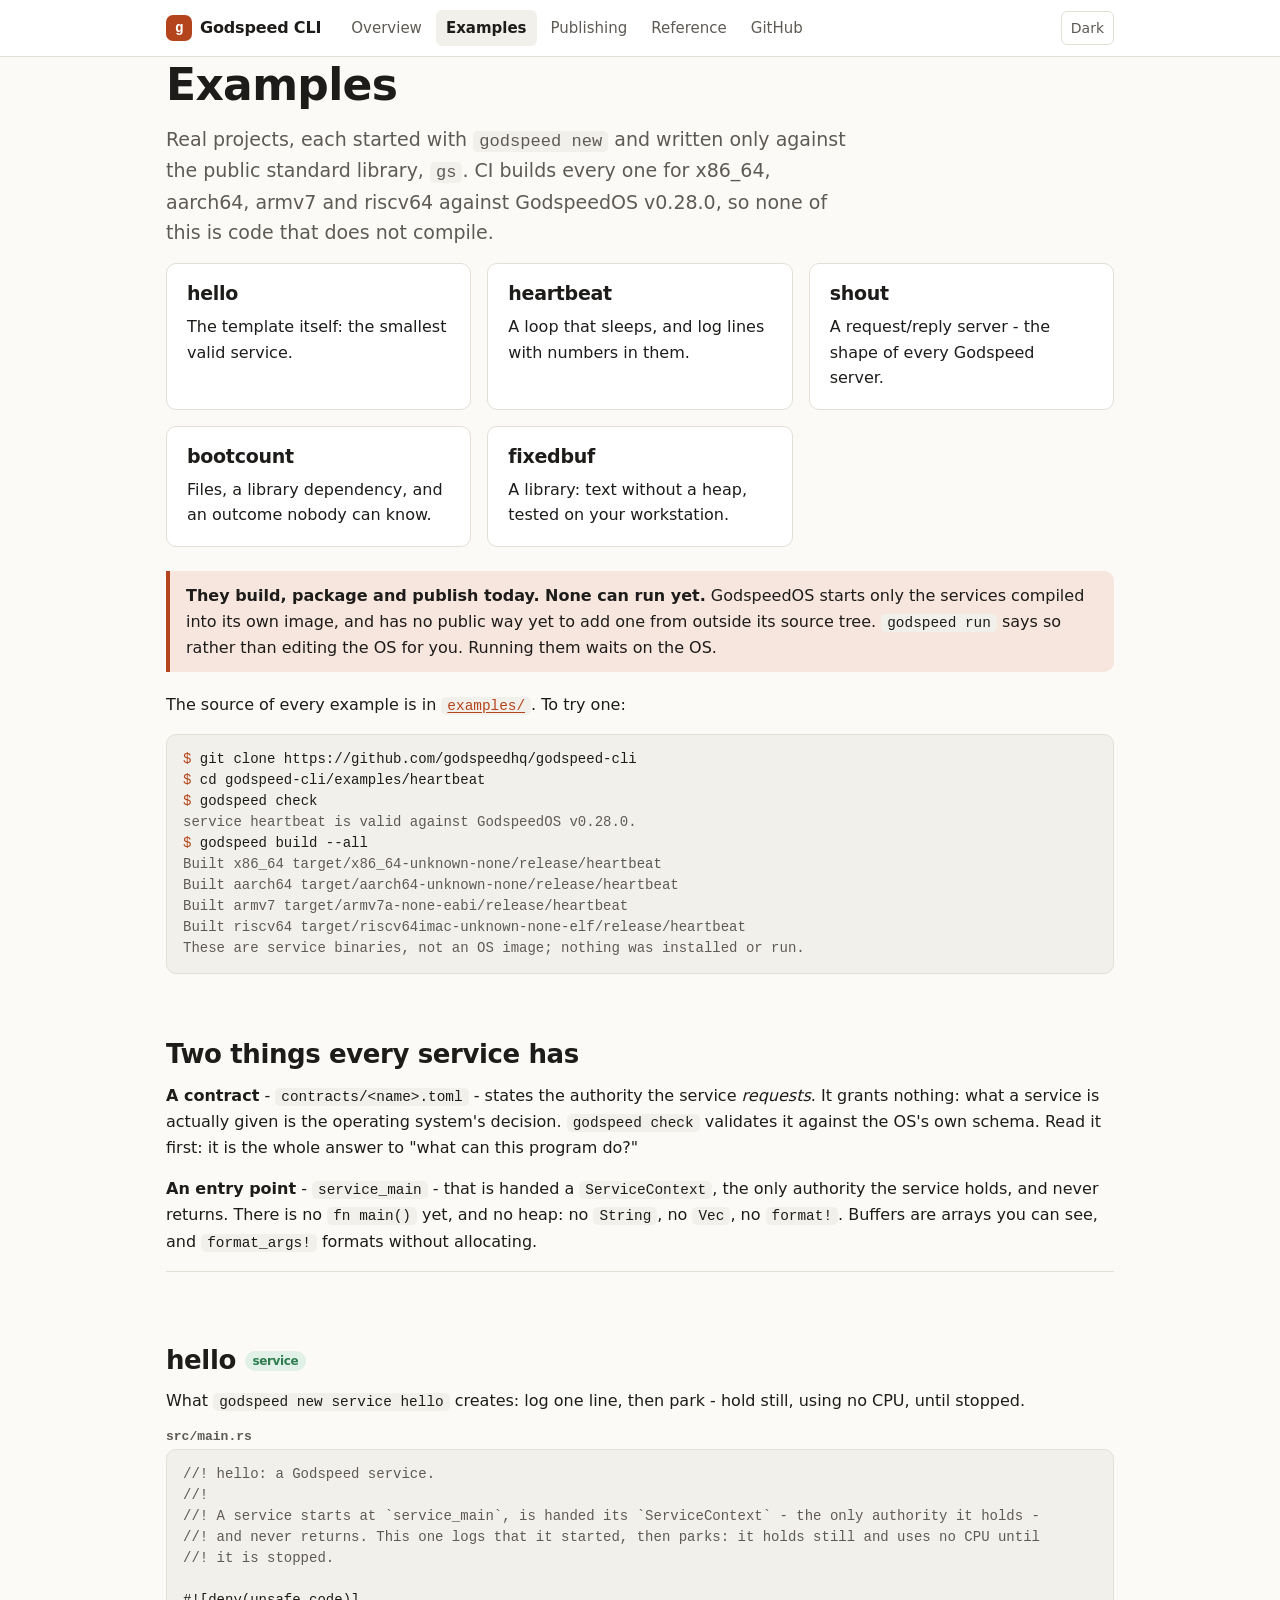
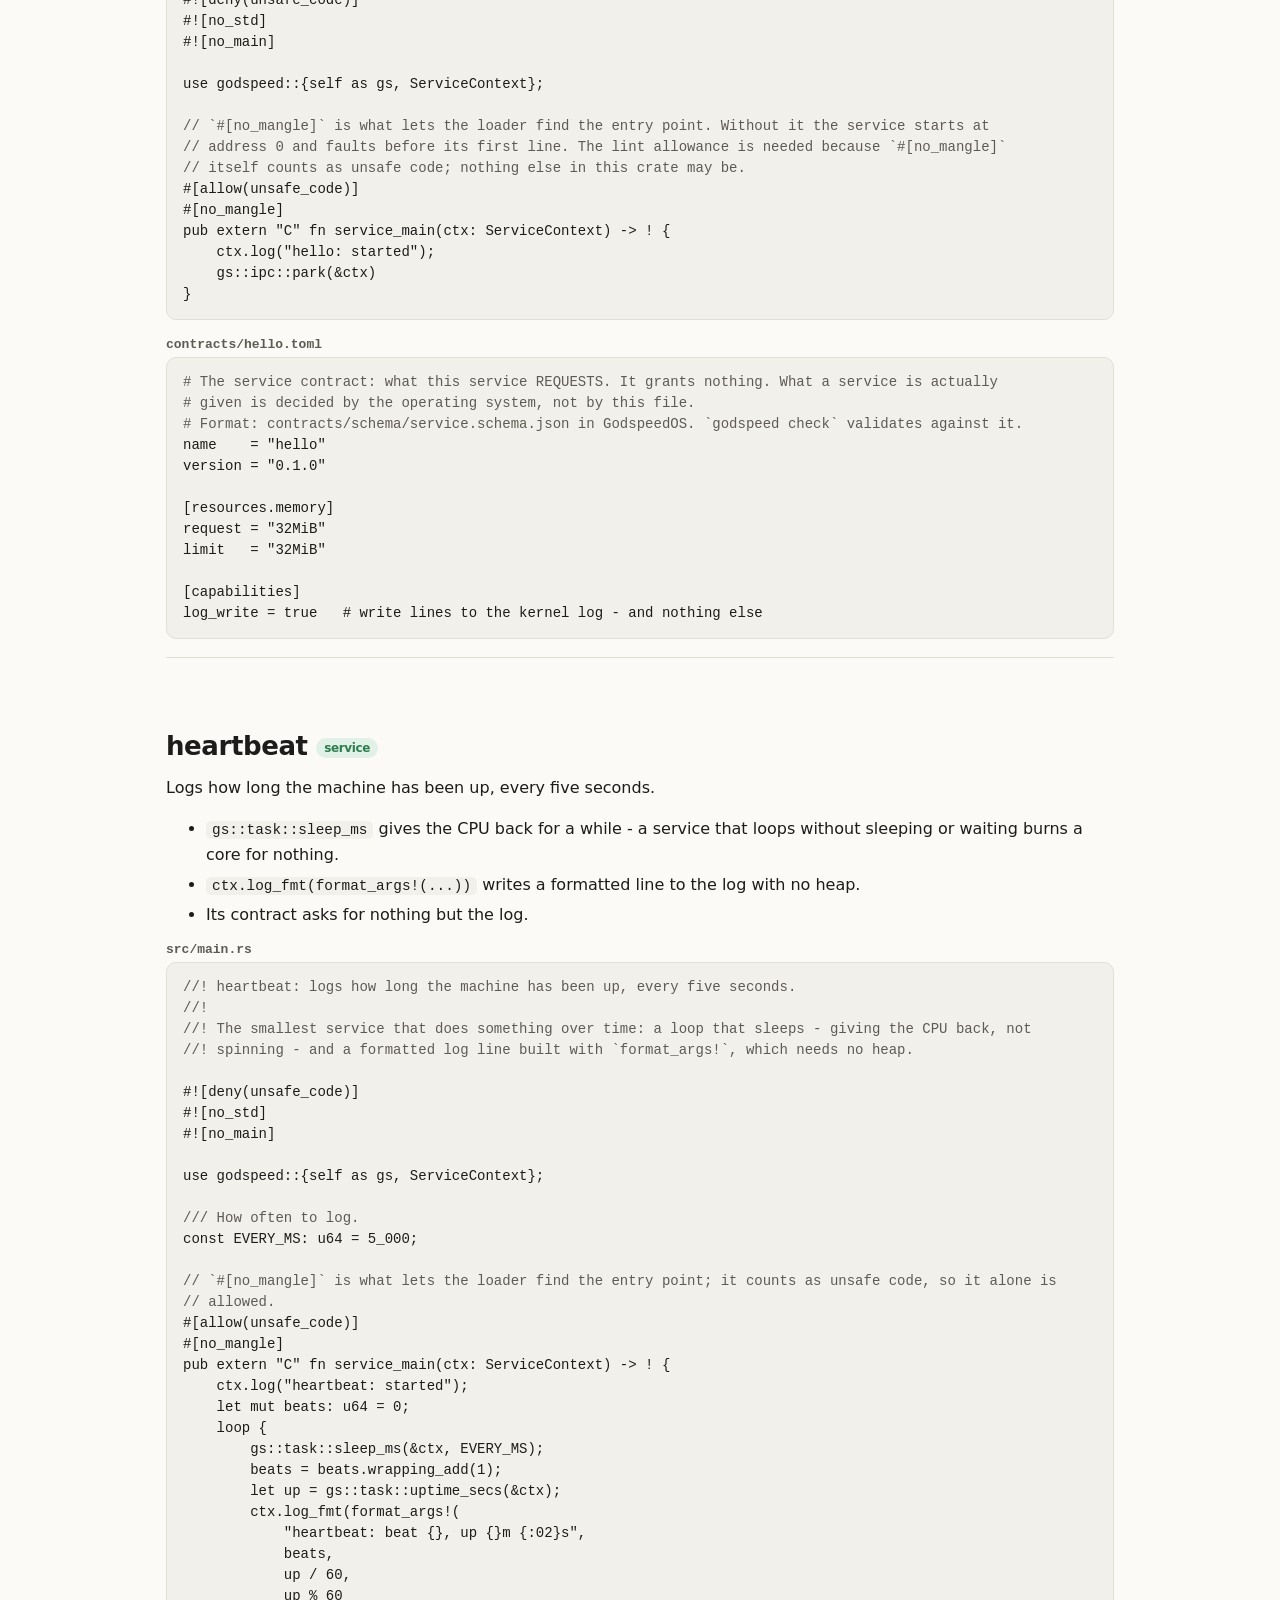
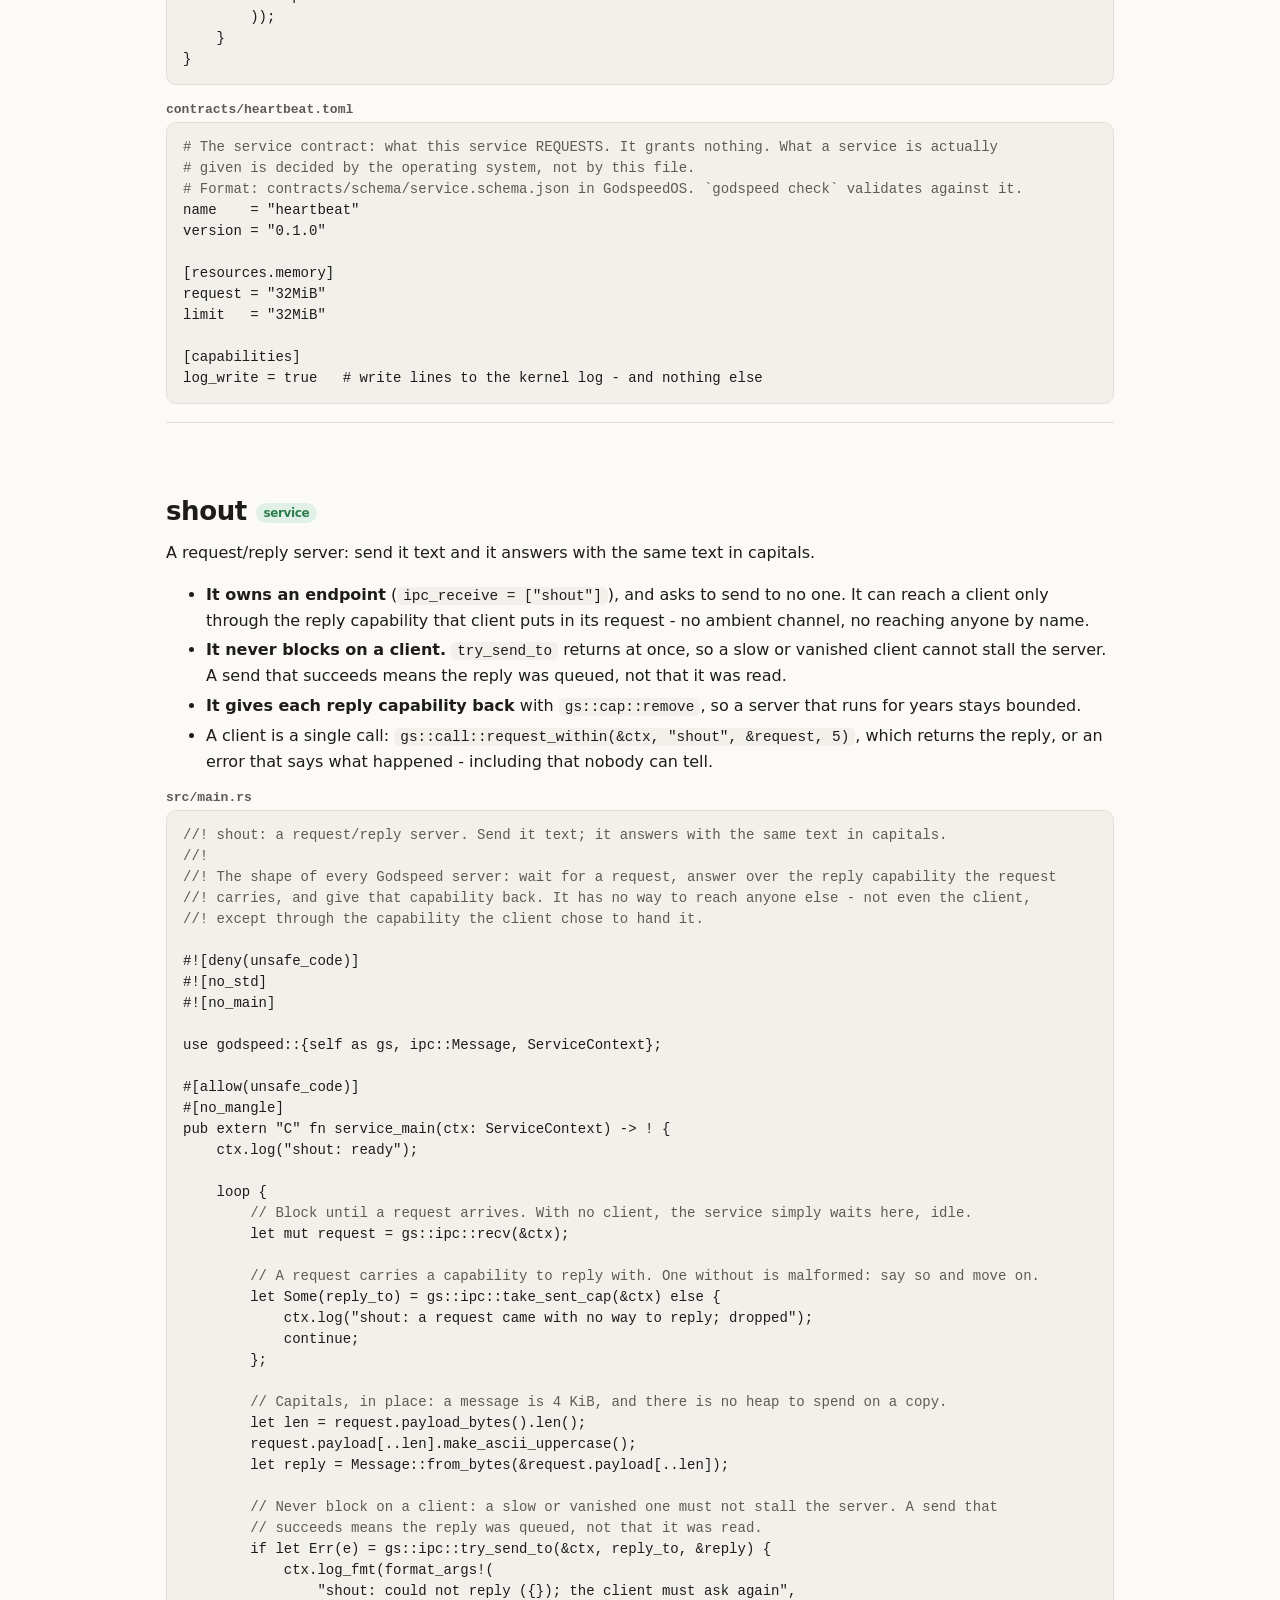
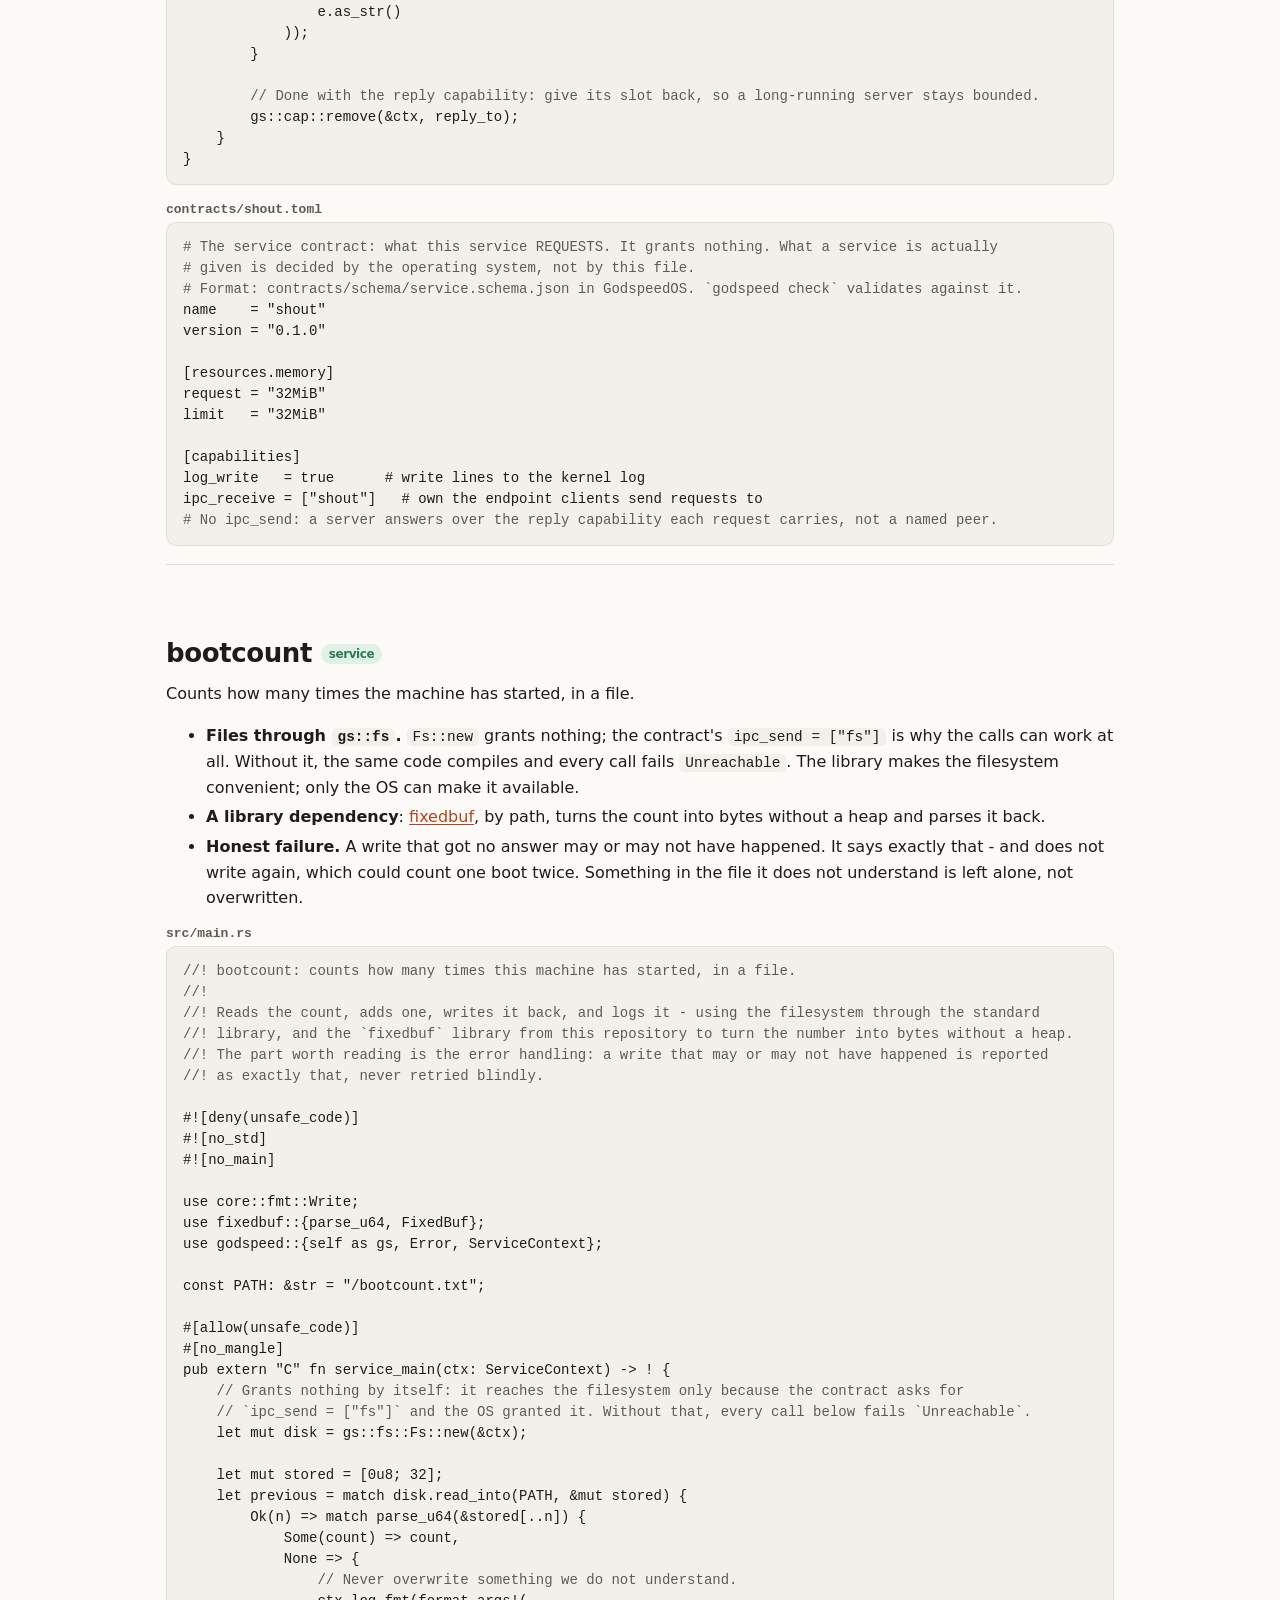
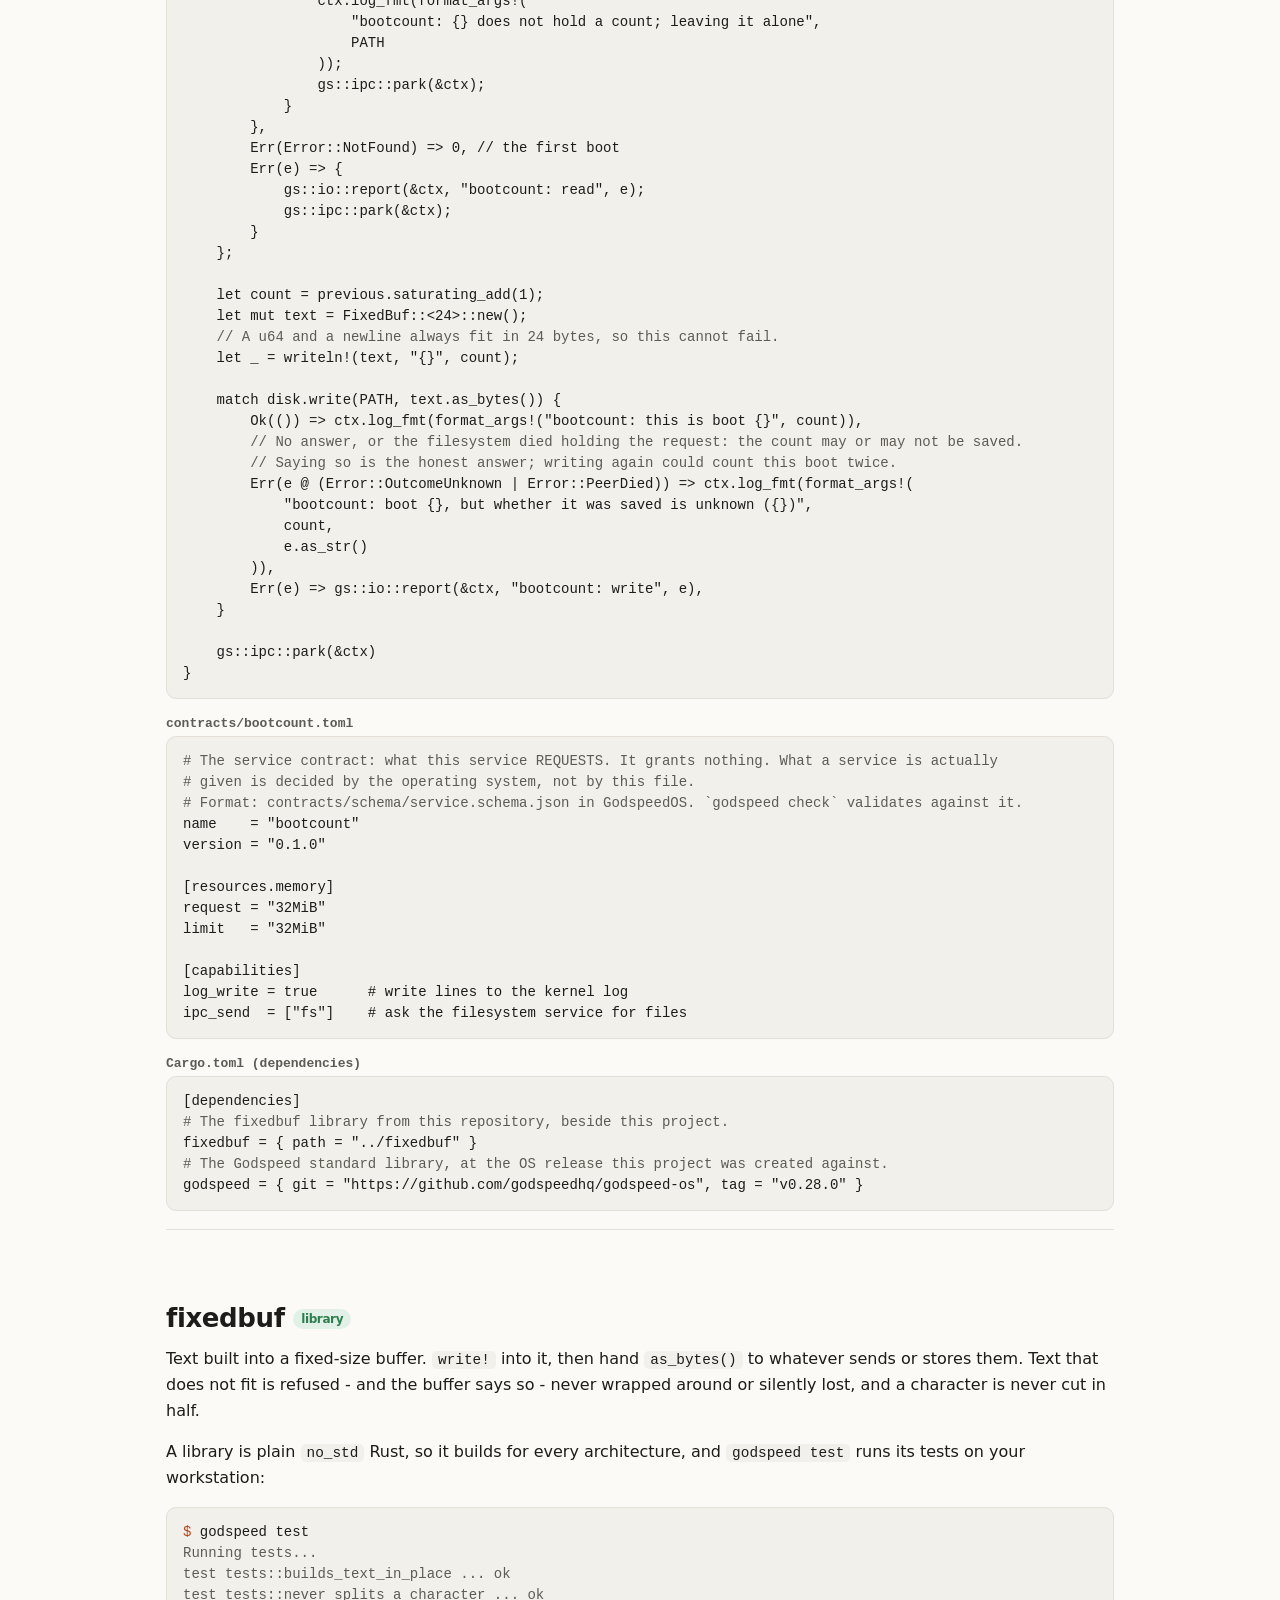
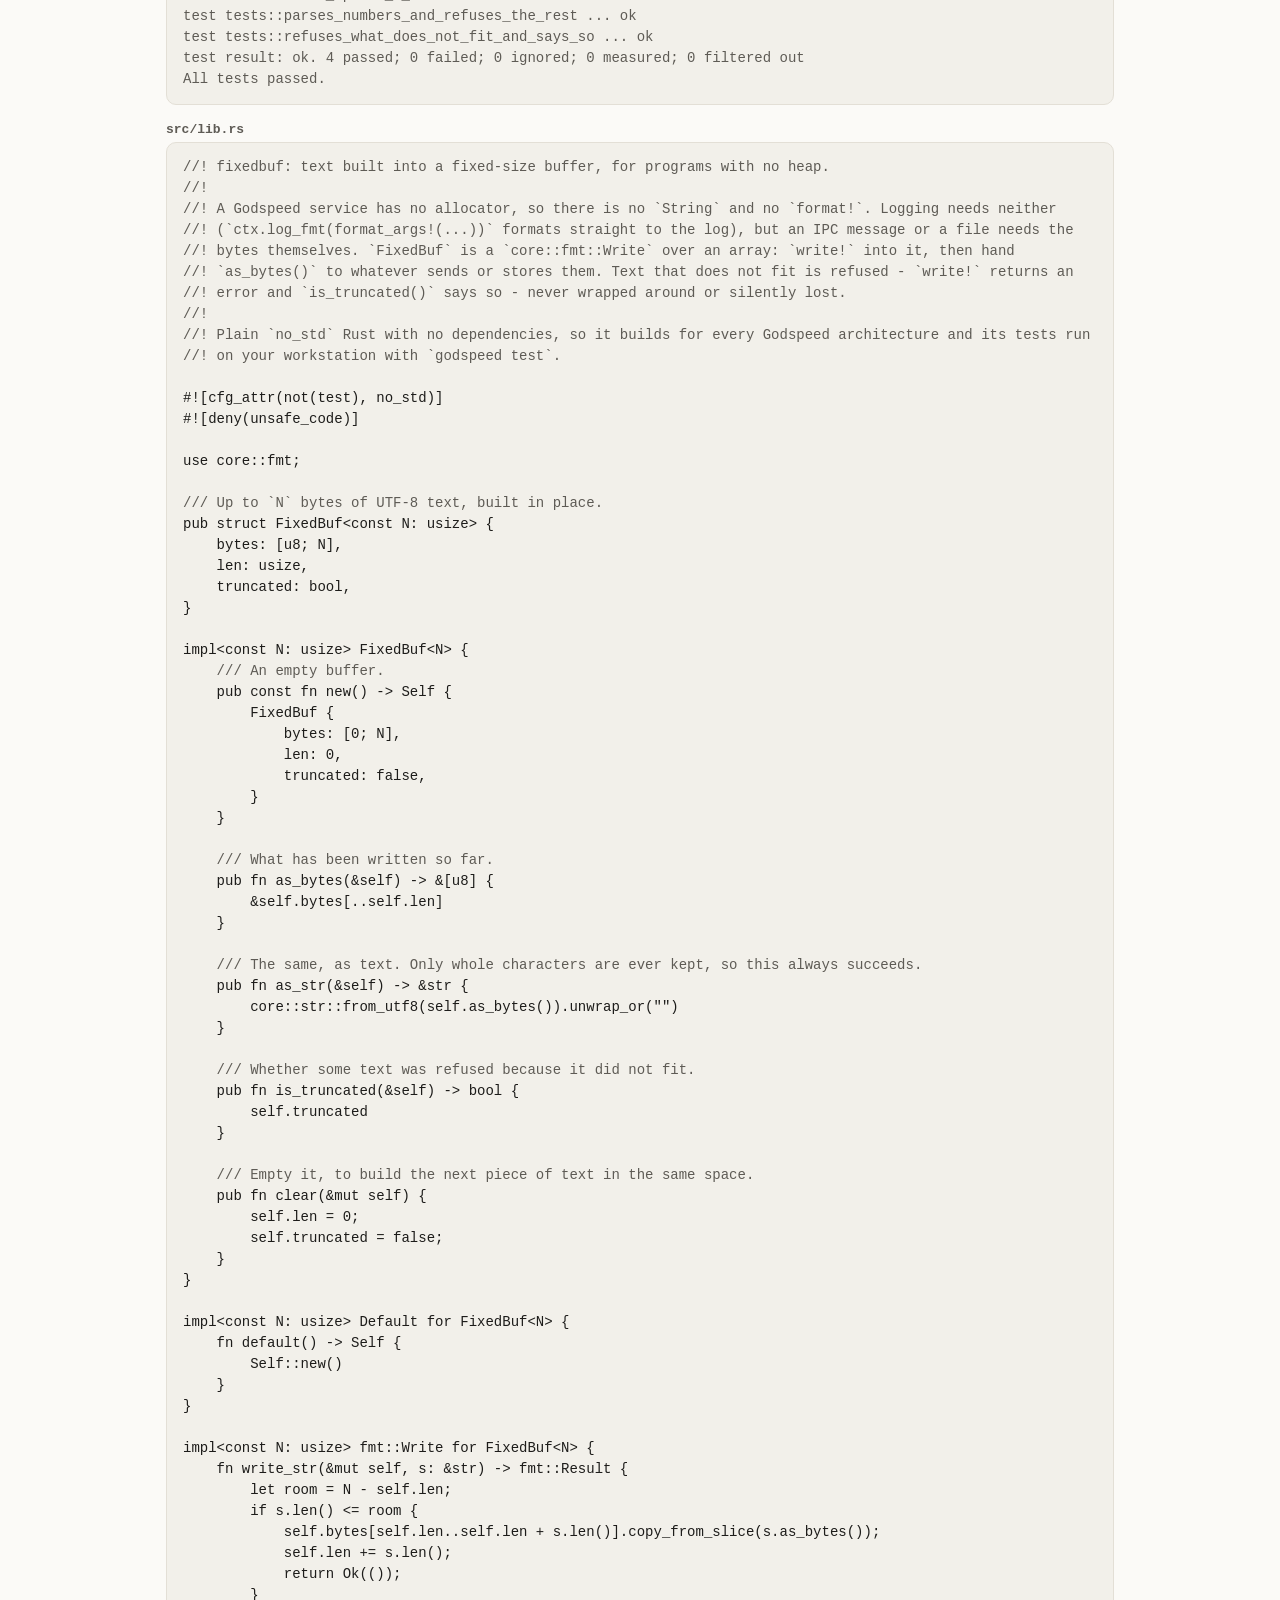
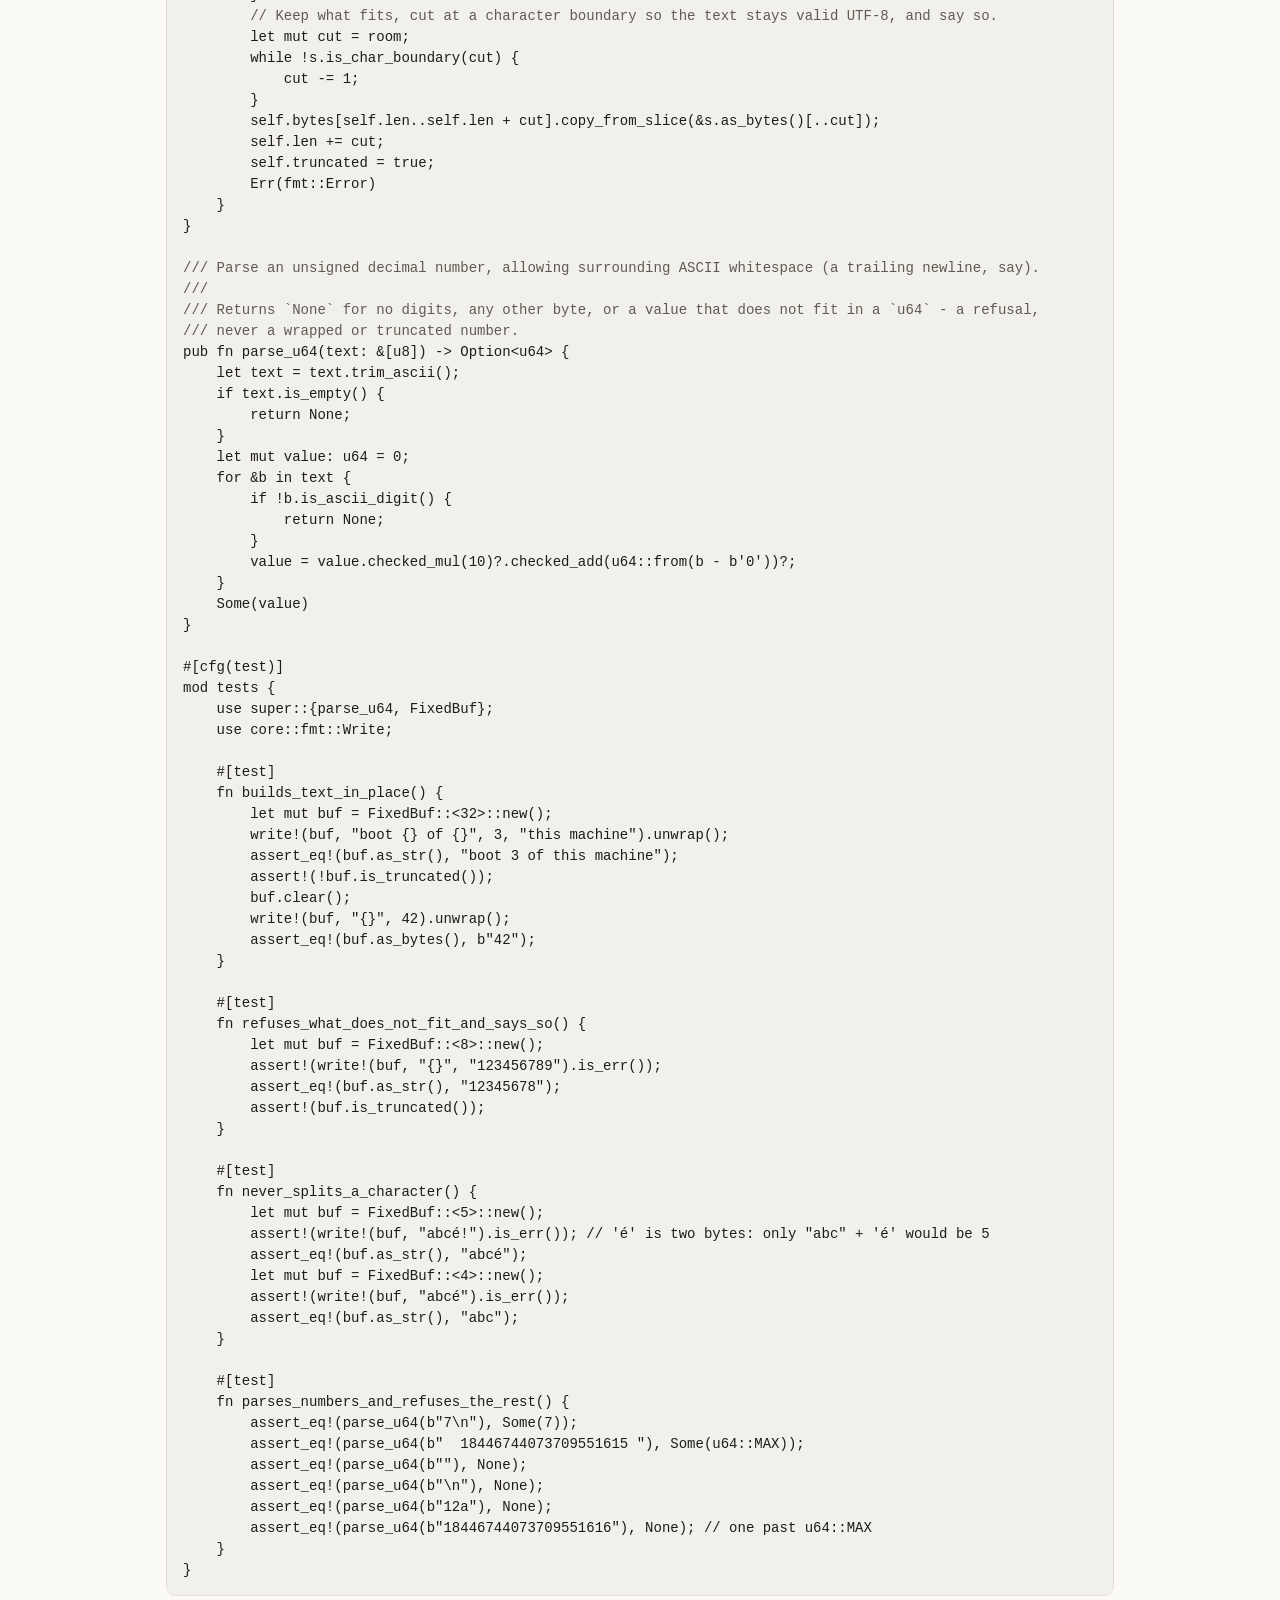
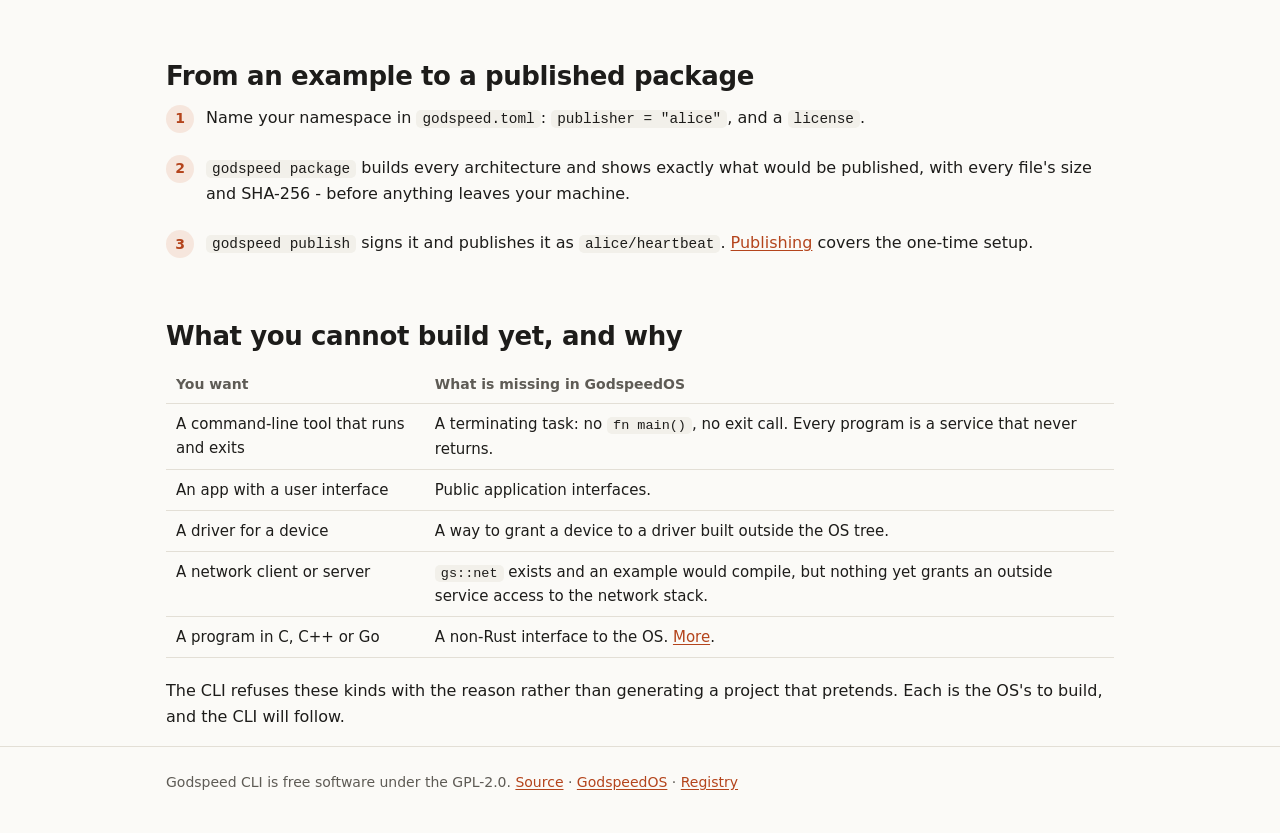
==== site/examples.html @ 72c4b00f "A guide on GitHub Pages, real examples, and an up-to-date README site/ is the guide - overview, exam" ====
<!doctype html>
<html lang="en">
<head>
<meta charset="utf-8">
<meta name="viewport" content="width=device-width, initial-scale=1">
<title>Examples - Godspeed CLI</title>
<meta name="description" content="What you can build for GodspeedOS with the godspeed CLI today: services and libraries, each built for every architecture in CI.">
<link rel="stylesheet" href="style.css">
<script src="theme.js"></script>
</head>
<body>
<header class="site">
  <div class="wrap">
    <a class="brand" href="./"><span class="mark">g</span>Godspeed CLI</a>
    <nav class="main">
      <a href="./">Overview</a>
      <a href="examples.html" aria-current="page">Examples</a>
      <a href="publishing.html">Publishing</a>
      <a href="reference.html">Reference</a>
      <a href="https://github.com/godspeedhq/godspeed-cli">GitHub</a>
    </nav>
    <button class="theme-toggle" type="button">Dark</button>
  </div>
</header>

<main class="wrap">
  <h1>Examples</h1>
  <p class="lede">Real projects, each started with <code>godspeed new</code> and written only against the
  public standard library, <code>gs</code>. CI builds every one for x86_64, aarch64, armv7 and riscv64
  against GodspeedOS v0.28.0, so none of this is code that does not compile.</p>

  <div class="grid">
    <a class="card" href="#hello"><h3>hello</h3><p>The template itself: the smallest valid service.</p></a>
    <a class="card" href="#heartbeat"><h3>heartbeat</h3><p>A loop that sleeps, and log lines with numbers in them.</p></a>
    <a class="card" href="#shout"><h3>shout</h3><p>A request/reply server - the shape of every Godspeed server.</p></a>
    <a class="card" href="#bootcount"><h3>bootcount</h3><p>Files, a library dependency, and an outcome nobody can know.</p></a>
    <a class="card" href="#fixedbuf"><h3>fixedbuf</h3><p>A library: text without a heap, tested on your workstation.</p></a>
  </div>

  <div class="note">
    <p><strong>They build, package and publish today. None can run yet.</strong> GodspeedOS starts only the
    services compiled into its own image, and has no public way yet to add one from outside its source tree.
    <code>godspeed run</code> says so rather than editing the OS for you. Running them waits on the OS.</p>
  </div>

  <p>The source of every example is in
  <a href="https://github.com/godspeedhq/godspeed-cli/tree/main/examples"><code>examples/</code></a>. To try
  one:</p>
<pre><span class="p">$ </span>git clone https://github.com/godspeedhq/godspeed-cli
<span class="p">$ </span>cd godspeed-cli/examples/heartbeat
<span class="p">$ </span>godspeed check
<span class="o">service heartbeat is valid against GodspeedOS v0.28.0.</span>
<span class="p">$ </span>godspeed build --all
<span class="o">Built x86_64 target/x86_64-unknown-none/release/heartbeat
Built aarch64 target/aarch64-unknown-none/release/heartbeat
Built armv7 target/armv7a-none-eabi/release/heartbeat
Built riscv64 target/riscv64imac-unknown-none-elf/release/heartbeat
These are service binaries, not an OS image; nothing was installed or run.</span></pre>

  <h2>Two things every service has</h2>
  <p><strong>A contract</strong> - <code>contracts/&lt;name&gt;.toml</code> - states the authority the
  service <em>requests</em>. It grants nothing: what a service is actually given is the operating system's
  decision. <code>godspeed check</code> validates it against the OS's own schema. Read it first: it is the
  whole answer to "what can this program do?"</p>
  <p><strong>An entry point</strong> - <code>service_main</code> - that is handed a
  <code>ServiceContext</code>, the only authority the service holds, and never returns. There is no
  <code>fn main()</code> yet, and no heap: no <code>String</code>, no <code>Vec</code>, no
  <code>format!</code>. Buffers are arrays you can see, and <code>format_args!</code> formats without
  allocating.</p>

  <section class="example" id="hello">
    <h2>hello <span class="tag ok">service</span></h2>
    <p>What <code>godspeed new service hello</code> creates: log one line, then park - hold still, using no
    CPU, until stopped.</p>
<span class="file">src/main.rs</span>
<pre><span class="c">//! hello: a Godspeed service.</span>
<span class="c">//!</span>
<span class="c">//! A service starts at `service_main`, is handed its `ServiceContext` - the only authority it holds -</span>
<span class="c">//! and never returns. This one logs that it started, then parks: it holds still and uses no CPU until</span>
<span class="c">//! it is stopped.</span>

#![deny(unsafe_code)]
#![no_std]
#![no_main]

use godspeed::{self as gs, ServiceContext};

<span class="c">// `#[no_mangle]` is what lets the loader find the entry point. Without it the service starts at</span>
<span class="c">// address 0 and faults before its first line. The lint allowance is needed because `#[no_mangle]`</span>
<span class="c">// itself counts as unsafe code; nothing else in this crate may be.</span>
#[allow(unsafe_code)]
#[no_mangle]
pub extern "C" fn service_main(ctx: ServiceContext) -&gt; ! {
    ctx.log("hello: started");
    gs::ipc::park(&amp;ctx)
}</pre>
<span class="file">contracts/hello.toml</span>
<pre><span class="c"># The service contract: what this service REQUESTS. It grants nothing. What a service is actually</span>
<span class="c"># given is decided by the operating system, not by this file.</span>
<span class="c"># Format: contracts/schema/service.schema.json in GodspeedOS. `godspeed check` validates against it.</span>
name    = "hello"
version = "0.1.0"

[resources.memory]
request = "32MiB"
limit   = "32MiB"

[capabilities]
log_write = true   # write lines to the kernel log - and nothing else</pre>
  </section>

  <section class="example" id="heartbeat">
    <h2>heartbeat <span class="tag ok">service</span></h2>
    <p>Logs how long the machine has been up, every five seconds.</p>
    <ul>
      <li><code>gs::task::sleep_ms</code> gives the CPU back for a while - a service that loops without
      sleeping or waiting burns a core for nothing.</li>
      <li><code>ctx.log_fmt(format_args!(...))</code> writes a formatted line to the log with no heap.</li>
      <li>Its contract asks for nothing but the log.</li>
    </ul>
<span class="file">src/main.rs</span>
<pre><span class="c">//! heartbeat: logs how long the machine has been up, every five seconds.</span>
<span class="c">//!</span>
<span class="c">//! The smallest service that does something over time: a loop that sleeps - giving the CPU back, not</span>
<span class="c">//! spinning - and a formatted log line built with `format_args!`, which needs no heap.</span>

#![deny(unsafe_code)]
#![no_std]
#![no_main]

use godspeed::{self as gs, ServiceContext};

<span class="c">/// How often to log.</span>
const EVERY_MS: u64 = 5_000;

<span class="c">// `#[no_mangle]` is what lets the loader find the entry point; it counts as unsafe code, so it alone is</span>
<span class="c">// allowed.</span>
#[allow(unsafe_code)]
#[no_mangle]
pub extern "C" fn service_main(ctx: ServiceContext) -&gt; ! {
    ctx.log("heartbeat: started");
    let mut beats: u64 = 0;
    loop {
        gs::task::sleep_ms(&amp;ctx, EVERY_MS);
        beats = beats.wrapping_add(1);
        let up = gs::task::uptime_secs(&amp;ctx);
        ctx.log_fmt(format_args!(
            "heartbeat: beat {}, up {}m {:02}s",
            beats,
            up / 60,
            up % 60
        ));
    }
}</pre>
<span class="file">contracts/heartbeat.toml</span>
<pre><span class="c"># The service contract: what this service REQUESTS. It grants nothing. What a service is actually</span>
<span class="c"># given is decided by the operating system, not by this file.</span>
<span class="c"># Format: contracts/schema/service.schema.json in GodspeedOS. `godspeed check` validates against it.</span>
name    = "heartbeat"
version = "0.1.0"

[resources.memory]
request = "32MiB"
limit   = "32MiB"

[capabilities]
log_write = true   # write lines to the kernel log - and nothing else</pre>
  </section>

  <section class="example" id="shout">
    <h2>shout <span class="tag ok">service</span></h2>
    <p>A request/reply server: send it text and it answers with the same text in capitals.</p>
    <ul>
      <li><strong>It owns an endpoint</strong> (<code>ipc_receive = ["shout"]</code>), and asks to send to
      no one. It can reach a client only through the reply capability that client puts in its request -
      no ambient channel, no reaching anyone by name.</li>
      <li><strong>It never blocks on a client.</strong> <code>try_send_to</code> returns at once, so a slow
      or vanished client cannot stall the server. A send that succeeds means the reply was queued, not
      that it was read.</li>
      <li><strong>It gives each reply capability back</strong> with <code>gs::cap::remove</code>, so a
      server that runs for years stays bounded.</li>
      <li>A client is a single call: <code>gs::call::request_within(&amp;ctx, "shout", &amp;request, 5)</code>,
      which returns the reply, or an error that says what happened - including that nobody can tell.</li>
    </ul>
<span class="file">src/main.rs</span>
<pre><span class="c">//! shout: a request/reply server. Send it text; it answers with the same text in capitals.</span>
<span class="c">//!</span>
<span class="c">//! The shape of every Godspeed server: wait for a request, answer over the reply capability the request</span>
<span class="c">//! carries, and give that capability back. It has no way to reach anyone else - not even the client,</span>
<span class="c">//! except through the capability the client chose to hand it.</span>

#![deny(unsafe_code)]
#![no_std]
#![no_main]

use godspeed::{self as gs, ipc::Message, ServiceContext};

#[allow(unsafe_code)]
#[no_mangle]
pub extern "C" fn service_main(ctx: ServiceContext) -&gt; ! {
    ctx.log("shout: ready");

    loop {
<span class="c">        // Block until a request arrives. With no client, the service simply waits here, idle.</span>
        let mut request = gs::ipc::recv(&amp;ctx);

<span class="c">        // A request carries a capability to reply with. One without is malformed: say so and move on.</span>
        let Some(reply_to) = gs::ipc::take_sent_cap(&amp;ctx) else {
            ctx.log("shout: a request came with no way to reply; dropped");
            continue;
        };

<span class="c">        // Capitals, in place: a message is 4 KiB, and there is no heap to spend on a copy.</span>
        let len = request.payload_bytes().len();
        request.payload[..len].make_ascii_uppercase();
        let reply = Message::from_bytes(&amp;request.payload[..len]);

<span class="c">        // Never block on a client: a slow or vanished one must not stall the server. A send that</span>
<span class="c">        // succeeds means the reply was queued, not that it was read.</span>
        if let Err(e) = gs::ipc::try_send_to(&amp;ctx, reply_to, &amp;reply) {
            ctx.log_fmt(format_args!(
                "shout: could not reply ({}); the client must ask again",
                e.as_str()
            ));
        }

<span class="c">        // Done with the reply capability: give its slot back, so a long-running server stays bounded.</span>
        gs::cap::remove(&amp;ctx, reply_to);
    }
}</pre>
<span class="file">contracts/shout.toml</span>
<pre><span class="c"># The service contract: what this service REQUESTS. It grants nothing. What a service is actually</span>
<span class="c"># given is decided by the operating system, not by this file.</span>
<span class="c"># Format: contracts/schema/service.schema.json in GodspeedOS. `godspeed check` validates against it.</span>
name    = "shout"
version = "0.1.0"

[resources.memory]
request = "32MiB"
limit   = "32MiB"

[capabilities]
log_write   = true      # write lines to the kernel log
ipc_receive = ["shout"]   # own the endpoint clients send requests to
<span class="c"># No ipc_send: a server answers over the reply capability each request carries, not a named peer.</span></pre>
  </section>

  <section class="example" id="bootcount">
    <h2>bootcount <span class="tag ok">service</span></h2>
    <p>Counts how many times the machine has started, in a file.</p>
    <ul>
      <li><strong>Files through <code>gs::fs</code>.</strong> <code>Fs::new</code> grants nothing; the
      contract's <code>ipc_send = ["fs"]</code> is why the calls can work at all. Without it, the same code
      compiles and every call fails <code>Unreachable</code>. The library makes the filesystem
      convenient; only the OS can make it available.</li>
      <li><strong>A library dependency</strong>: <a href="#fixedbuf">fixedbuf</a>, by path, turns the count
      into bytes without a heap and parses it back.</li>
      <li><strong>Honest failure.</strong> A write that got no answer may or may not have happened. It says
      exactly that - and does not write again, which could count one boot twice. Something in the file it
      does not understand is left alone, not overwritten.</li>
    </ul>
<span class="file">src/main.rs</span>
<pre><span class="c">//! bootcount: counts how many times this machine has started, in a file.</span>
<span class="c">//!</span>
<span class="c">//! Reads the count, adds one, writes it back, and logs it - using the filesystem through the standard</span>
<span class="c">//! library, and the `fixedbuf` library from this repository to turn the number into bytes without a heap.</span>
<span class="c">//! The part worth reading is the error handling: a write that may or may not have happened is reported</span>
<span class="c">//! as exactly that, never retried blindly.</span>

#![deny(unsafe_code)]
#![no_std]
#![no_main]

use core::fmt::Write;
use fixedbuf::{parse_u64, FixedBuf};
use godspeed::{self as gs, Error, ServiceContext};

const PATH: &amp;str = "/bootcount.txt";

#[allow(unsafe_code)]
#[no_mangle]
pub extern "C" fn service_main(ctx: ServiceContext) -&gt; ! {
<span class="c">    // Grants nothing by itself: it reaches the filesystem only because the contract asks for</span>
<span class="c">    // `ipc_send = ["fs"]` and the OS granted it. Without that, every call below fails `Unreachable`.</span>
    let mut disk = gs::fs::Fs::new(&amp;ctx);

    let mut stored = [0u8; 32];
    let previous = match disk.read_into(PATH, &amp;mut stored) {
        Ok(n) =&gt; match parse_u64(&amp;stored[..n]) {
            Some(count) =&gt; count,
            None =&gt; {
<span class="c">                // Never overwrite something we do not understand.</span>
                ctx.log_fmt(format_args!(
                    "bootcount: {} does not hold a count; leaving it alone",
                    PATH
                ));
                gs::ipc::park(&amp;ctx);
            }
        },
        Err(Error::NotFound) =&gt; 0, // the first boot
        Err(e) =&gt; {
            gs::io::report(&amp;ctx, "bootcount: read", e);
            gs::ipc::park(&amp;ctx);
        }
    };

    let count = previous.saturating_add(1);
    let mut text = FixedBuf::&lt;24&gt;::new();
<span class="c">    // A u64 and a newline always fit in 24 bytes, so this cannot fail.</span>
    let _ = writeln!(text, "{}", count);

    match disk.write(PATH, text.as_bytes()) {
        Ok(()) =&gt; ctx.log_fmt(format_args!("bootcount: this is boot {}", count)),
<span class="c">        // No answer, or the filesystem died holding the request: the count may or may not be saved.</span>
<span class="c">        // Saying so is the honest answer; writing again could count this boot twice.</span>
        Err(e @ (Error::OutcomeUnknown | Error::PeerDied)) =&gt; ctx.log_fmt(format_args!(
            "bootcount: boot {}, but whether it was saved is unknown ({})",
            count,
            e.as_str()
        )),
        Err(e) =&gt; gs::io::report(&amp;ctx, "bootcount: write", e),
    }

    gs::ipc::park(&amp;ctx)
}</pre>
<span class="file">contracts/bootcount.toml</span>
<pre><span class="c"># The service contract: what this service REQUESTS. It grants nothing. What a service is actually</span>
<span class="c"># given is decided by the operating system, not by this file.</span>
<span class="c"># Format: contracts/schema/service.schema.json in GodspeedOS. `godspeed check` validates against it.</span>
name    = "bootcount"
version = "0.1.0"

[resources.memory]
request = "32MiB"
limit   = "32MiB"

[capabilities]
log_write = true      # write lines to the kernel log
ipc_send  = ["fs"]    # ask the filesystem service for files</pre>
<span class="file">Cargo.toml (dependencies)</span>
<pre>[dependencies]
<span class="c"># The fixedbuf library from this repository, beside this project.</span>
fixedbuf = { path = "../fixedbuf" }
<span class="c"># The Godspeed standard library, at the OS release this project was created against.</span>
godspeed = { git = "https://github.com/godspeedhq/godspeed-os", tag = "v0.28.0" }</pre>
  </section>

  <section class="example" id="fixedbuf">
    <h2>fixedbuf <span class="tag ok">library</span></h2>
    <p>Text built into a fixed-size buffer. <code>write!</code> into it, then hand
    <code>as_bytes()</code> to whatever sends or stores them. Text that does not fit is refused - and the
    buffer says so - never wrapped around or silently lost, and a character is never cut in half.</p>
    <p>A library is plain <code>no_std</code> Rust, so it builds for every architecture, and
    <code>godspeed test</code> runs its tests on your workstation:</p>
<pre><span class="p">$ </span>godspeed test
<span class="o">Running tests...
test tests::builds_text_in_place ... ok
test tests::never_splits_a_character ... ok
test tests::parses_numbers_and_refuses_the_rest ... ok
test tests::refuses_what_does_not_fit_and_says_so ... ok
test result: ok. 4 passed; 0 failed; 0 ignored; 0 measured; 0 filtered out
All tests passed.</span></pre>
<span class="file">src/lib.rs</span>
<pre><span class="c">//! fixedbuf: text built into a fixed-size buffer, for programs with no heap.</span>
<span class="c">//!</span>
<span class="c">//! A Godspeed service has no allocator, so there is no `String` and no `format!`. Logging needs neither</span>
<span class="c">//! (`ctx.log_fmt(format_args!(...))` formats straight to the log), but an IPC message or a file needs the</span>
<span class="c">//! bytes themselves. `FixedBuf` is a `core::fmt::Write` over an array: `write!` into it, then hand</span>
<span class="c">//! `as_bytes()` to whatever sends or stores them. Text that does not fit is refused - `write!` returns an</span>
<span class="c">//! error and `is_truncated()` says so - never wrapped around or silently lost.</span>
<span class="c">//!</span>
<span class="c">//! Plain `no_std` Rust with no dependencies, so it builds for every Godspeed architecture and its tests run</span>
<span class="c">//! on your workstation with `godspeed test`.</span>

#![cfg_attr(not(test), no_std)]
#![deny(unsafe_code)]

use core::fmt;

<span class="c">/// Up to `N` bytes of UTF-8 text, built in place.</span>
pub struct FixedBuf&lt;const N: usize&gt; {
    bytes: [u8; N],
    len: usize,
    truncated: bool,
}

impl&lt;const N: usize&gt; FixedBuf&lt;N&gt; {
<span class="c">    /// An empty buffer.</span>
    pub const fn new() -&gt; Self {
        FixedBuf {
            bytes: [0; N],
            len: 0,
            truncated: false,
        }
    }

<span class="c">    /// What has been written so far.</span>
    pub fn as_bytes(&amp;self) -&gt; &amp;[u8] {
        &amp;self.bytes[..self.len]
    }

<span class="c">    /// The same, as text. Only whole characters are ever kept, so this always succeeds.</span>
    pub fn as_str(&amp;self) -&gt; &amp;str {
        core::str::from_utf8(self.as_bytes()).unwrap_or("")
    }

<span class="c">    /// Whether some text was refused because it did not fit.</span>
    pub fn is_truncated(&amp;self) -&gt; bool {
        self.truncated
    }

<span class="c">    /// Empty it, to build the next piece of text in the same space.</span>
    pub fn clear(&amp;mut self) {
        self.len = 0;
        self.truncated = false;
    }
}

impl&lt;const N: usize&gt; Default for FixedBuf&lt;N&gt; {
    fn default() -&gt; Self {
        Self::new()
    }
}

impl&lt;const N: usize&gt; fmt::Write for FixedBuf&lt;N&gt; {
    fn write_str(&amp;mut self, s: &amp;str) -&gt; fmt::Result {
        let room = N - self.len;
        if s.len() &lt;= room {
            self.bytes[self.len..self.len + s.len()].copy_from_slice(s.as_bytes());
            self.len += s.len();
            return Ok(());
        }
<span class="c">        // Keep what fits, cut at a character boundary so the text stays valid UTF-8, and say so.</span>
        let mut cut = room;
        while !s.is_char_boundary(cut) {
            cut -= 1;
        }
        self.bytes[self.len..self.len + cut].copy_from_slice(&amp;s.as_bytes()[..cut]);
        self.len += cut;
        self.truncated = true;
        Err(fmt::Error)
    }
}

<span class="c">/// Parse an unsigned decimal number, allowing surrounding ASCII whitespace (a trailing newline, say).</span>
<span class="c">///</span>
<span class="c">/// Returns `None` for no digits, any other byte, or a value that does not fit in a `u64` - a refusal,</span>
<span class="c">/// never a wrapped or truncated number.</span>
pub fn parse_u64(text: &amp;[u8]) -&gt; Option&lt;u64&gt; {
    let text = text.trim_ascii();
    if text.is_empty() {
        return None;
    }
    let mut value: u64 = 0;
    for &amp;b in text {
        if !b.is_ascii_digit() {
            return None;
        }
        value = value.checked_mul(10)?.checked_add(u64::from(b - b'0'))?;
    }
    Some(value)
}

#[cfg(test)]
mod tests {
    use super::{parse_u64, FixedBuf};
    use core::fmt::Write;

    #[test]
    fn builds_text_in_place() {
        let mut buf = FixedBuf::&lt;32&gt;::new();
        write!(buf, "boot {} of {}", 3, "this machine").unwrap();
        assert_eq!(buf.as_str(), "boot 3 of this machine");
        assert!(!buf.is_truncated());
        buf.clear();
        write!(buf, "{}", 42).unwrap();
        assert_eq!(buf.as_bytes(), b"42");
    }

    #[test]
    fn refuses_what_does_not_fit_and_says_so() {
        let mut buf = FixedBuf::&lt;8&gt;::new();
        assert!(write!(buf, "{}", "123456789").is_err());
        assert_eq!(buf.as_str(), "12345678");
        assert!(buf.is_truncated());
    }

    #[test]
    fn never_splits_a_character() {
        let mut buf = FixedBuf::&lt;5&gt;::new();
        assert!(write!(buf, "abcé!").is_err()); // 'é' is two bytes: only "abc" + 'é' would be 5
        assert_eq!(buf.as_str(), "abcé");
        let mut buf = FixedBuf::&lt;4&gt;::new();
        assert!(write!(buf, "abcé").is_err());
        assert_eq!(buf.as_str(), "abc");
    }

    #[test]
    fn parses_numbers_and_refuses_the_rest() {
        assert_eq!(parse_u64(b"7\n"), Some(7));
        assert_eq!(parse_u64(b"  18446744073709551615 "), Some(u64::MAX));
        assert_eq!(parse_u64(b""), None);
        assert_eq!(parse_u64(b"\n"), None);
        assert_eq!(parse_u64(b"12a"), None);
        assert_eq!(parse_u64(b"18446744073709551616"), None); // one past u64::MAX
    }
}</pre>
  </section>

  <h2 id="next">From an example to a published package</h2>
  <ol class="steps">
    <li>Name your namespace in <code>godspeed.toml</code>: <code>publisher = "alice"</code>, and a
    <code>license</code>.</li>
    <li><code>godspeed package</code> builds every architecture and shows exactly what would be published,
    with every file's size and SHA-256 - before anything leaves your machine.</li>
    <li><code>godspeed publish</code> signs it and publishes it as <code>alice/heartbeat</code>.
    <a href="publishing.html">Publishing</a> covers the one-time setup.</li>
  </ol>

  <h2 id="not-yet">What you cannot build yet, and why</h2>
  <div class="table-scroll"><table>
    <tr><th>You want</th><th>What is missing in GodspeedOS</th></tr>
    <tr><td>A command-line tool that runs and exits</td><td>A terminating task: no <code>fn main()</code>, no exit call. Every program is a service that never returns.</td></tr>
    <tr><td>An app with a user interface</td><td>Public application interfaces.</td></tr>
    <tr><td>A driver for a device</td><td>A way to grant a device to a driver built outside the OS tree.</td></tr>
    <tr><td>A network client or server</td><td><code>gs::net</code> exists and an example would compile, but nothing yet grants an outside service access to the network stack.</td></tr>
    <tr><td>A program in C, C++ or Go</td><td>A non-Rust interface to the OS. <a href="./#languages">More</a>.</td></tr>
  </table></div>
  <p>The CLI refuses these kinds with the reason rather than generating a project that pretends. Each is the
  OS's to build, and the CLI will follow.</p>
</main>

<footer class="site">
  <div class="wrap">
    Godspeed CLI is free software under the GPL-2.0.
    <a href="https://github.com/godspeedhq/godspeed-cli">Source</a> ·
    <a href="https://github.com/godspeedhq/godspeed-os">GodspeedOS</a> ·
    <a href="https://github.com/godspeedhq/godspeed-registry">Registry</a>
  </div>
</footer>
</body>
</html>
---- site/style.css ----
/* The Godspeed CLI guide. One stylesheet, no web fonts, no scripts beyond the theme toggle. */

:root {
  --bg: #fbfaf7;
  --bg-raised: #ffffff;
  --bg-code: #f2f0ea;
  --text: #1d1c1a;
  --text-muted: #5e5b55;
  --border: #e3dfd6;
  --accent: #b4441c;
  --accent-soft: #f6e6dd;
  --ok: #2e7d4f;
  --ok-soft: #e2f1e7;
  --no: #8a5a00;
  --no-soft: #f8edd4;
  --radius: 10px;
  --mono: ui-monospace, "SF Mono", "Cascadia Code", Consolas, "Liberation Mono", monospace;
  --sans: system-ui, -apple-system, "Segoe UI", Roboto, "Helvetica Neue", sans-serif;
  color-scheme: light;
}

@media (prefers-color-scheme: dark) {
  :root:not([data-theme="light"]) {
    --bg: #141412;
    --bg-raised: #1c1b19;
    --bg-code: #232220;
    --text: #ecebe7;
    --text-muted: #a3a09a;
    --border: #34322e;
    --accent: #f08a5d;
    --accent-soft: #3a241a;
    --ok: #6fcf97;
    --ok-soft: #1a2e22;
    --no: #e6b450;
    --no-soft: #2f2614;
    color-scheme: dark;
  }
}

:root[data-theme="dark"] {
  --bg: #141412;
  --bg-raised: #1c1b19;
  --bg-code: #232220;
  --text: #ecebe7;
  --text-muted: #a3a09a;
  --border: #34322e;
  --accent: #f08a5d;
  --accent-soft: #3a241a;
  --ok: #6fcf97;
  --ok-soft: #1a2e22;
  --no: #e6b450;
  --no-soft: #2f2614;
  color-scheme: dark;
}

* { box-sizing: border-box; }

html { -webkit-text-size-adjust: 100%; }

body {
  margin: 0;
  background: var(--bg);
  color: var(--text);
  font: 16px/1.6 var(--sans);
}

a { color: var(--accent); text-underline-offset: 2px; }
a:hover { text-decoration-thickness: 2px; }

/* Layout */
.wrap { max-width: 980px; margin: 0 auto; padding: 0 16px; }

header.site {
  border-bottom: 1px solid var(--border);
  background: var(--bg-raised);
  position: sticky;
  top: 0;
  z-index: 10;
}
header.site .wrap {
  display: flex;
  align-items: center;
  gap: 20px;
  min-height: 56px;
  flex-wrap: wrap;
}
.brand {
  font-weight: 700;
  color: var(--text);
  text-decoration: none;
  letter-spacing: -0.01em;
  display: flex;
  align-items: center;
  gap: 8px;
}
.brand .mark {
  display: inline-grid;
  place-items: center;
  width: 26px;
  height: 26px;
  border-radius: 7px;
  background: var(--accent);
  color: var(--bg-raised);
  font: 700 14px/1 var(--mono);
}
nav.main { display: flex; gap: 4px; flex-wrap: wrap; flex: 1; }
nav.main a {
  color: var(--text-muted);
  text-decoration: none;
  padding: 6px 10px;
  border-radius: 6px;
  font-size: 15px;
}
nav.main a:hover { color: var(--text); background: var(--bg-code); }
nav.main a[aria-current="page"] { color: var(--text); background: var(--bg-code); font-weight: 600; }
.theme-toggle {
  border: 1px solid var(--border);
  background: transparent;
  color: var(--text-muted);
  border-radius: 6px;
  padding: 5px 9px;
  font: inherit;
  font-size: 14px;
  cursor: pointer;
}
.theme-toggle:hover { color: var(--text); }

main { padding: 40px 0 64px; }

footer.site {
  border-top: 1px solid var(--border);
  color: var(--text-muted);
  font-size: 14px;
  padding: 24px 0 40px;
}

/* Type */
h1, h2, h3 { line-height: 1.25; letter-spacing: -0.015em; }
h1 { font-size: clamp(30px, 5vw, 44px); margin: 0 0 12px; }
h2 { font-size: 26px; margin: 56px 0 12px; padding-top: 8px; }
h3 { font-size: 19px; margin: 32px 0 8px; }
p, ul, ol { margin: 0 0 16px; }
li { margin-bottom: 4px; }
.lede { font-size: 19px; color: var(--text-muted); max-width: 680px; }
.muted { color: var(--text-muted); }
small, .small { font-size: 14px; }

/* Code */
code, pre, kbd { font-family: var(--mono); font-size: 0.9em; }
:not(pre) > code {
  background: var(--bg-code);
  padding: 1px 6px;
  border-radius: 5px;
  overflow-wrap: anywhere;
}
pre {
  background: var(--bg-code);
  border: 1px solid var(--border);
  border-radius: var(--radius);
  padding: 14px 16px;
  overflow-x: auto;
  line-height: 1.5;
  margin: 0 0 18px;
  font-size: 14px;
  tab-size: 4;
}
pre .c { color: var(--text-muted); }          /* comment */
pre .p { color: var(--accent); user-select: none; } /* prompt */
pre .o { color: var(--text-muted); }          /* output */
pre .k { color: var(--accent); }              /* keyword */
.file {
  display: block;
  font: 600 13px/1 var(--mono);
  color: var(--text-muted);
  margin: 0 0 6px;
}

/* Blocks */
.hero { padding: 24px 0 8px; }
.hero pre { max-width: 680px; }
.cta { display: flex; gap: 12px; flex-wrap: wrap; margin: 24px 0; }
.button {
  display: inline-block;
  padding: 10px 16px;
  border-radius: 8px;
  background: var(--accent);
  color: var(--bg-raised);
  text-decoration: none;
  font-weight: 600;
}
.button.secondary { background: transparent; color: var(--text); border: 1px solid var(--border); }

.grid { display: grid; gap: 16px; grid-template-columns: repeat(auto-fit, minmax(260px, 1fr)); margin: 0 0 24px; }
.card {
  background: var(--bg-raised);
  border: 1px solid var(--border);
  border-radius: var(--radius);
  padding: 18px 20px;
}
.card h3 { margin-top: 0; }
.card p:last-child { margin-bottom: 0; }
a.card { color: inherit; text-decoration: none; display: block; }
a.card:hover { border-color: var(--accent); }

.note {
  border-left: 4px solid var(--accent);
  background: var(--accent-soft);
  padding: 12px 16px;
  border-radius: 0 var(--radius) var(--radius) 0;
  margin: 0 0 20px;
}
.note p:last-child { margin-bottom: 0; }

.tag {
  display: inline-block;
  font: 600 12px/1 var(--sans);
  padding: 4px 8px;
  border-radius: 999px;
  vertical-align: middle;
  white-space: nowrap;
}
.tag.ok { color: var(--ok); background: var(--ok-soft); }
.tag.no { color: var(--no); background: var(--no-soft); }

table { width: 100%; border-collapse: collapse; margin: 0 0 20px; font-size: 15px; }
th, td { text-align: left; padding: 8px 10px; border-bottom: 1px solid var(--border); vertical-align: top; }
th { font-weight: 600; color: var(--text-muted); font-size: 14px; }
.table-scroll { overflow-x: auto; }

.steps { counter-reset: step; list-style: none; padding: 0; }
.steps > li { counter-increment: step; position: relative; padding-left: 40px; margin-bottom: 24px; }
.steps > li::before {
  content: counter(step);
  position: absolute;
  left: 0;
  top: 0;
  width: 28px;
  height: 28px;
  border-radius: 50%;
  background: var(--accent-soft);
  color: var(--accent);
  font-weight: 700;
  display: grid;
  place-items: center;
  font-size: 14px;
}

.toc { font-size: 15px; columns: 2 220px; margin-bottom: 32px; }
.toc a { text-decoration: none; }

.example { border-top: 1px solid var(--border); padding-top: 8px; }

@media (max-width: 600px) {
  header.site .wrap { gap: 0 12px; padding-top: 8px; }
  .brand { flex: 1; }
  nav.main {
    order: 3;
    flex: 0 0 100%;
    flex-wrap: nowrap;
    overflow-x: auto;
    margin: 4px -16px 0;
    padding: 0 12px 8px;
  }
  nav.main a { white-space: nowrap; }
  main { padding-top: 24px; }
  h2 { margin-top: 40px; }
  pre { font-size: 13px; padding: 12px; }
  nav.main a { padding: 6px 8px; }
}
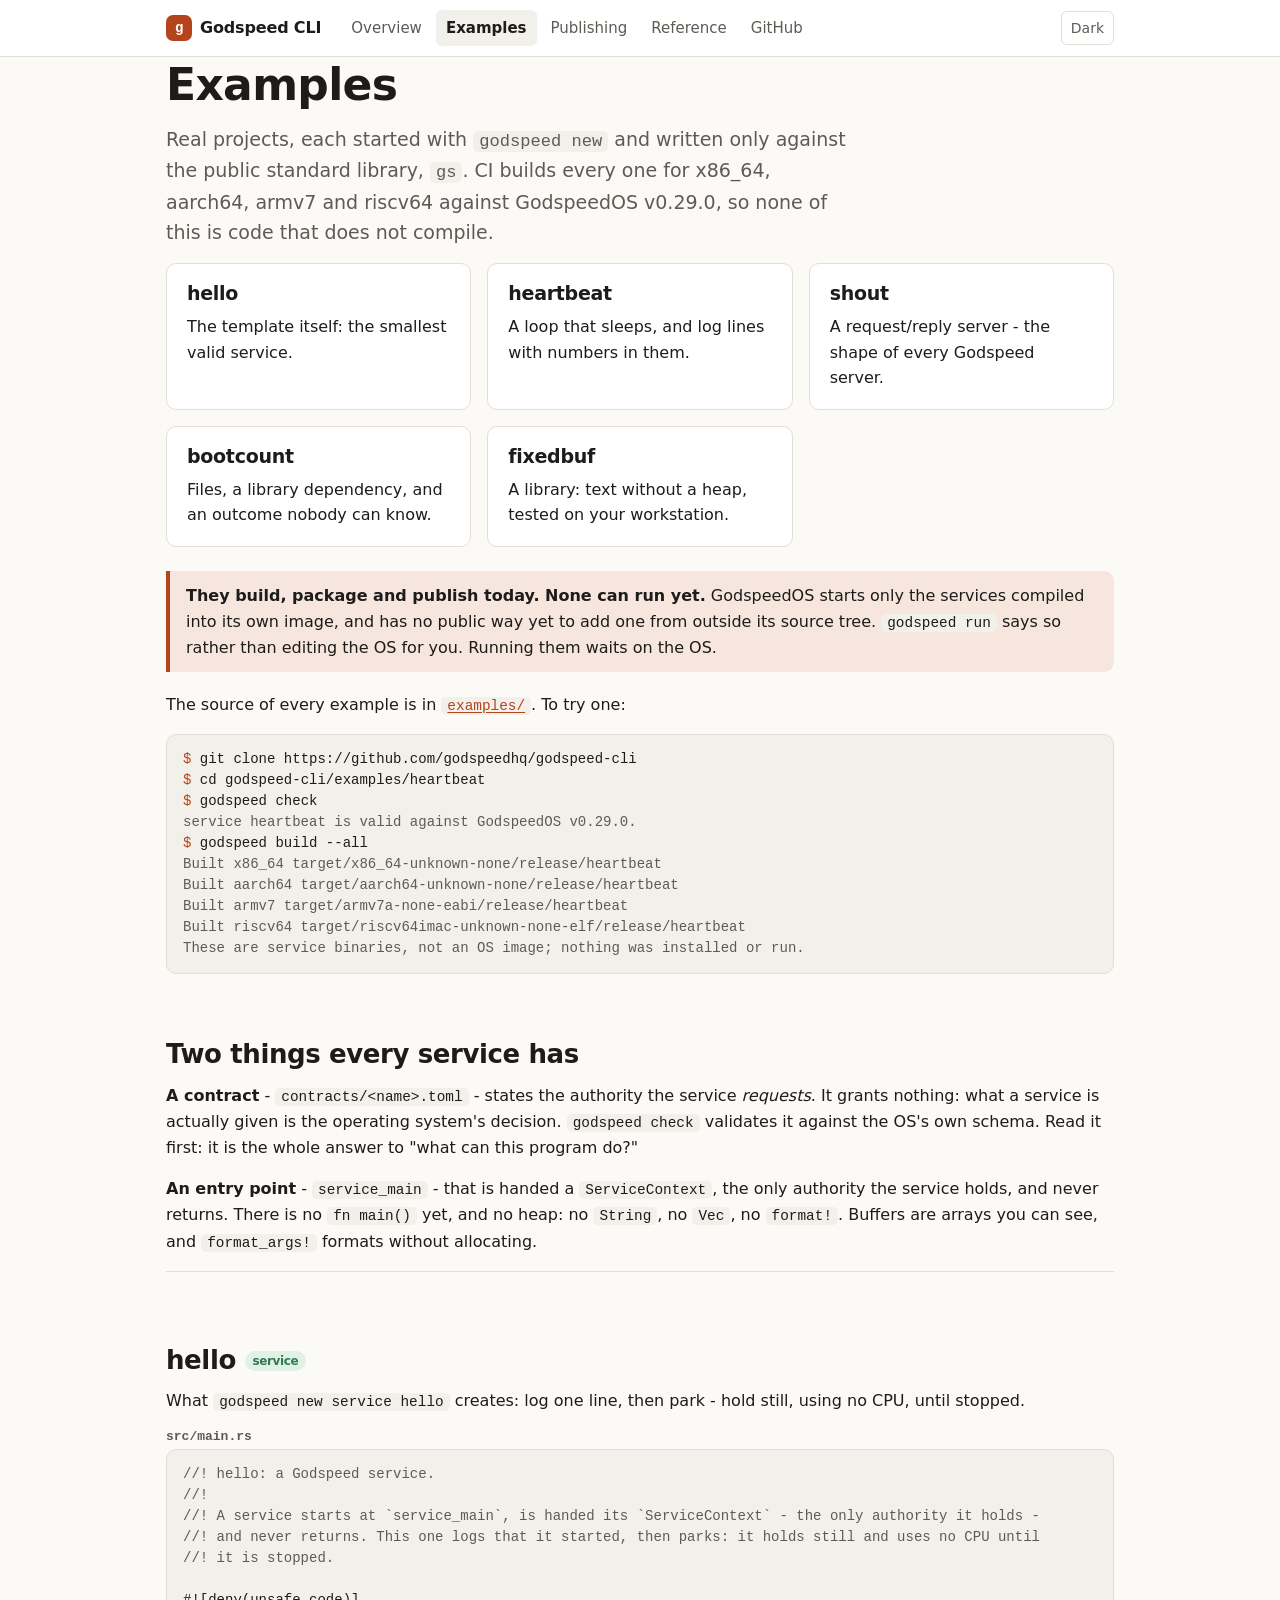
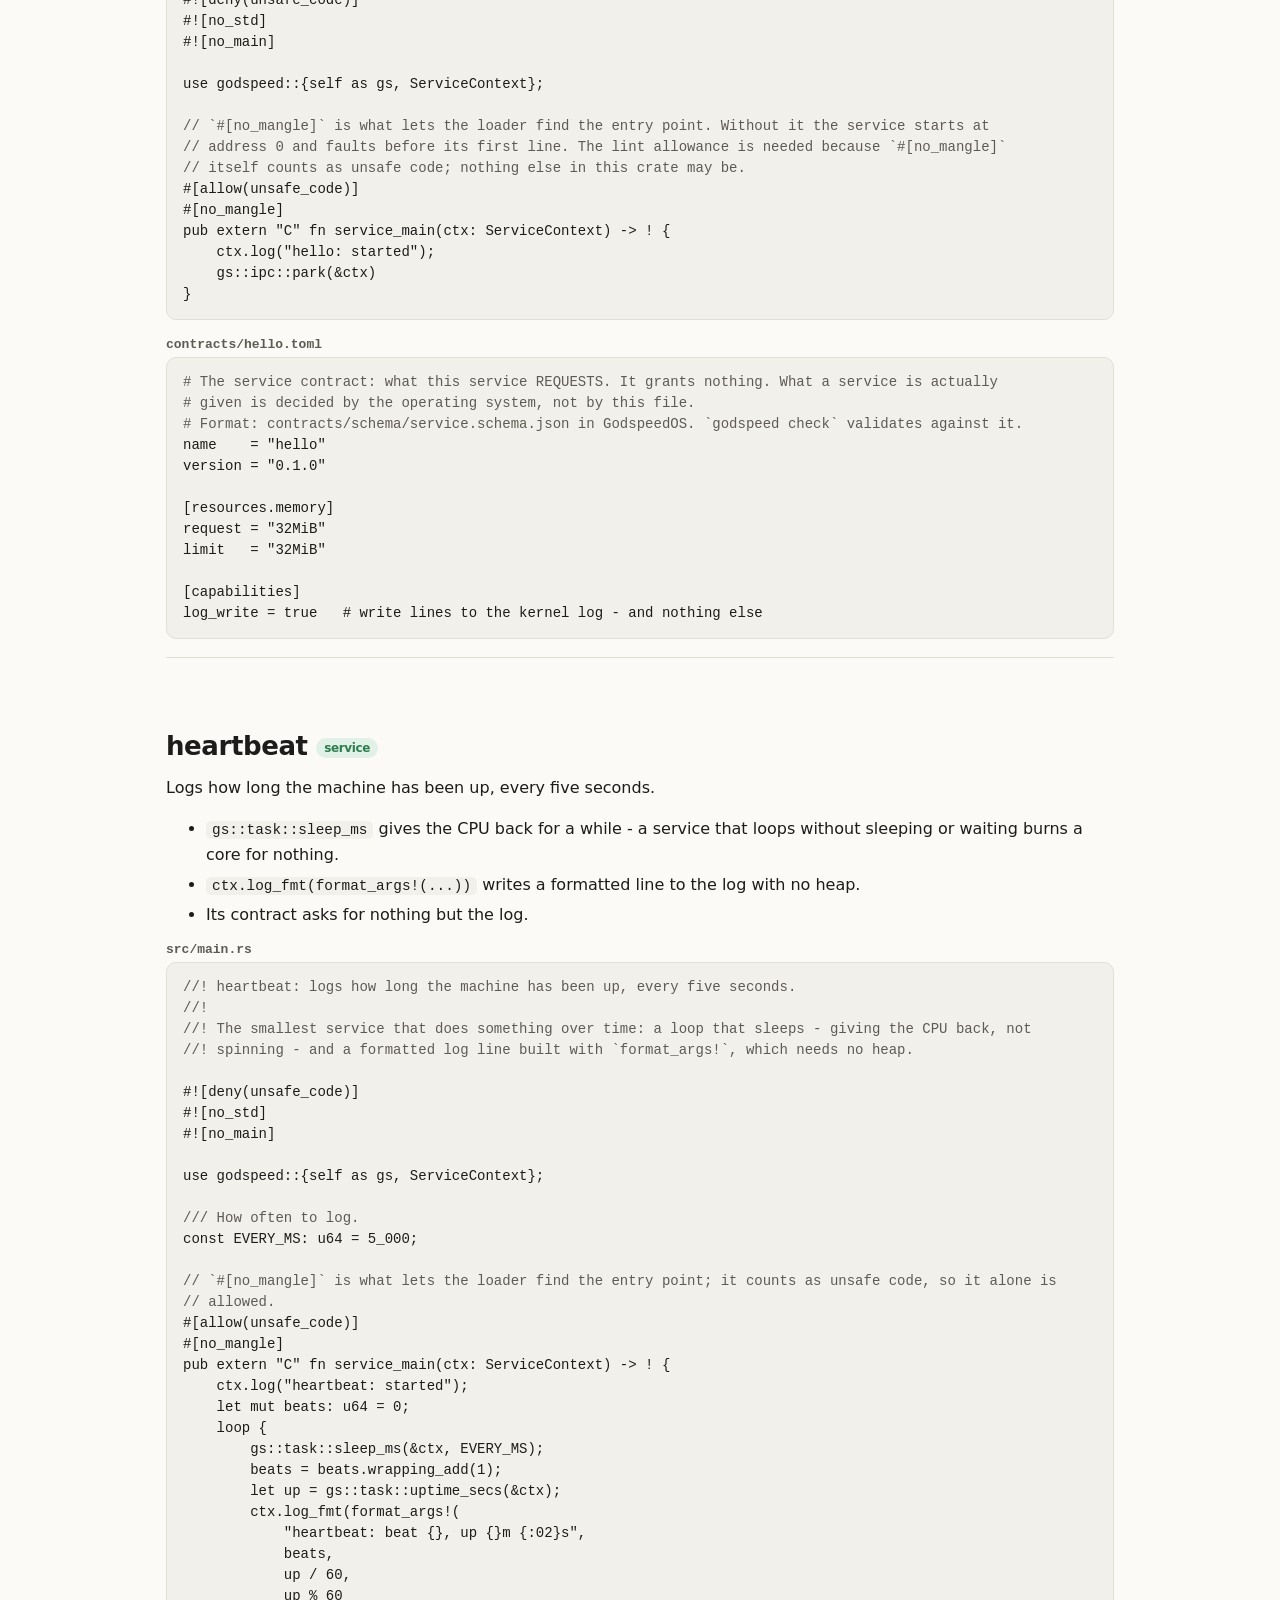
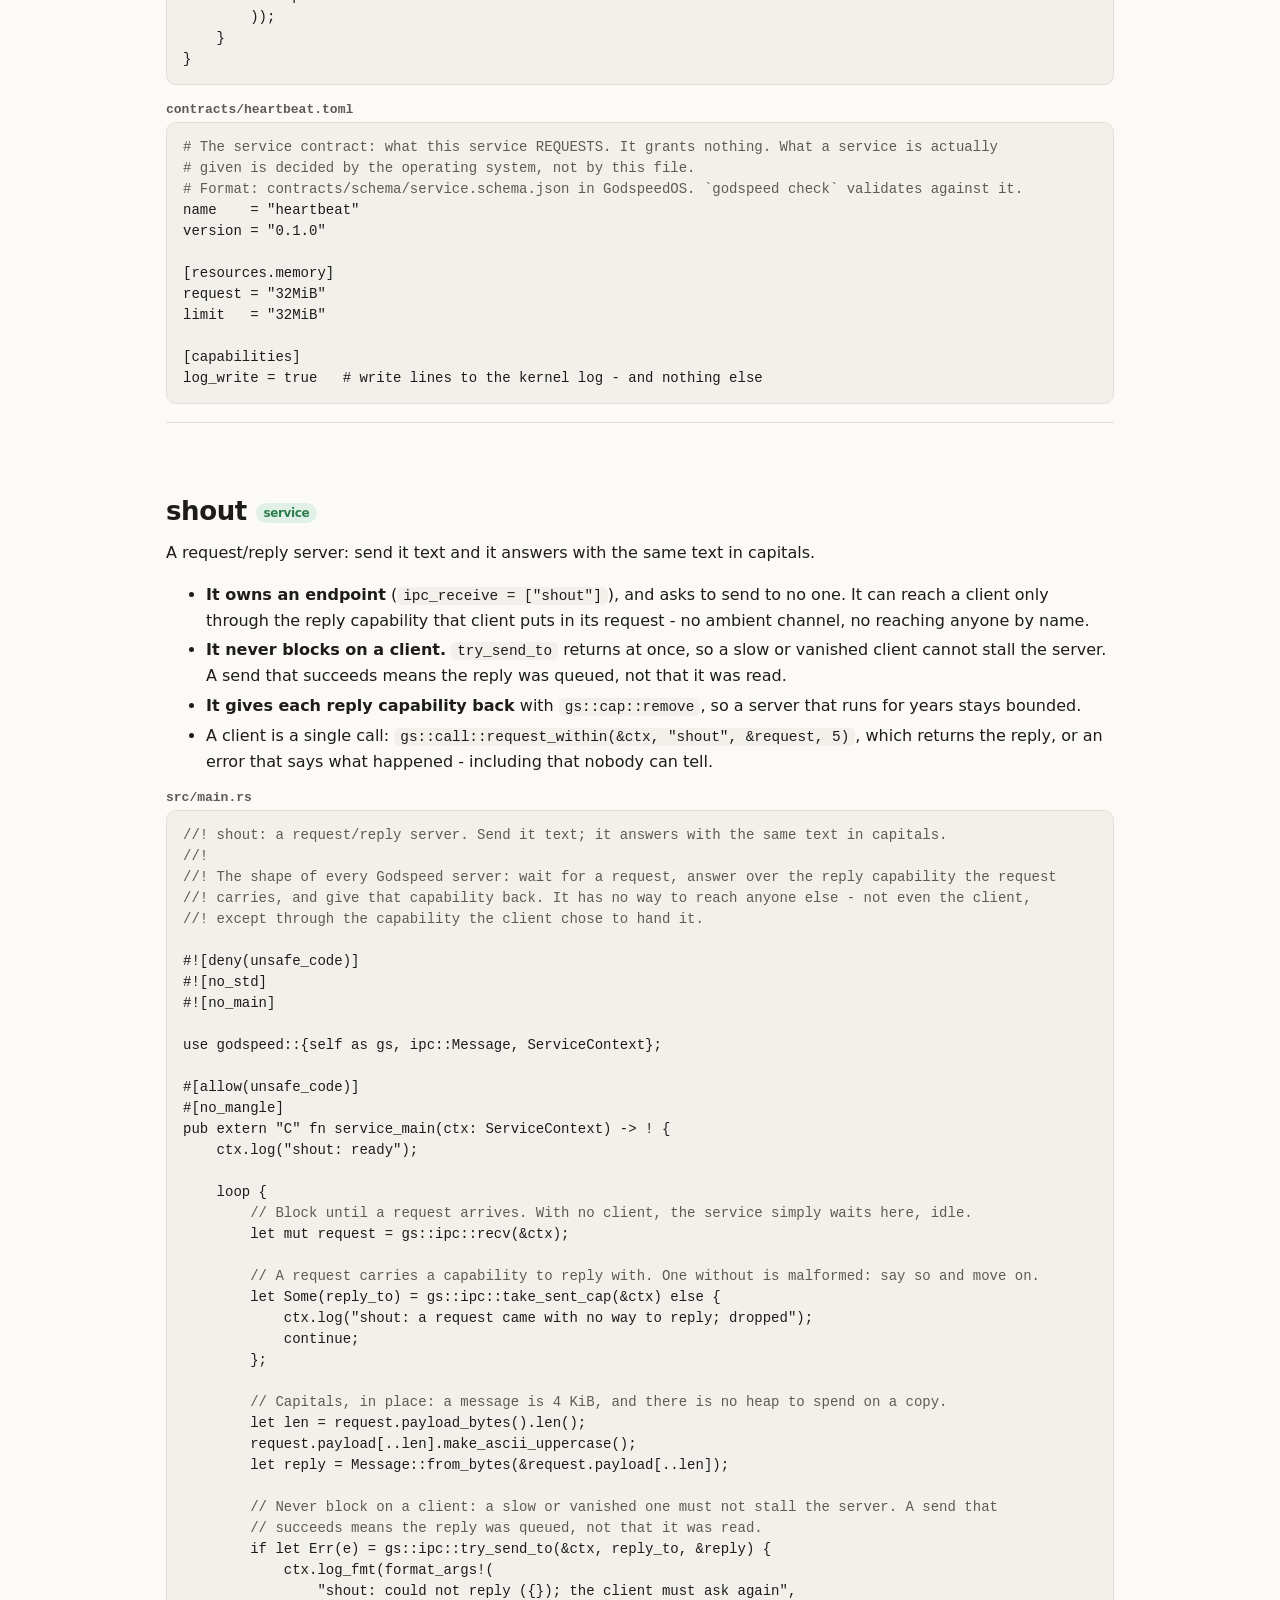
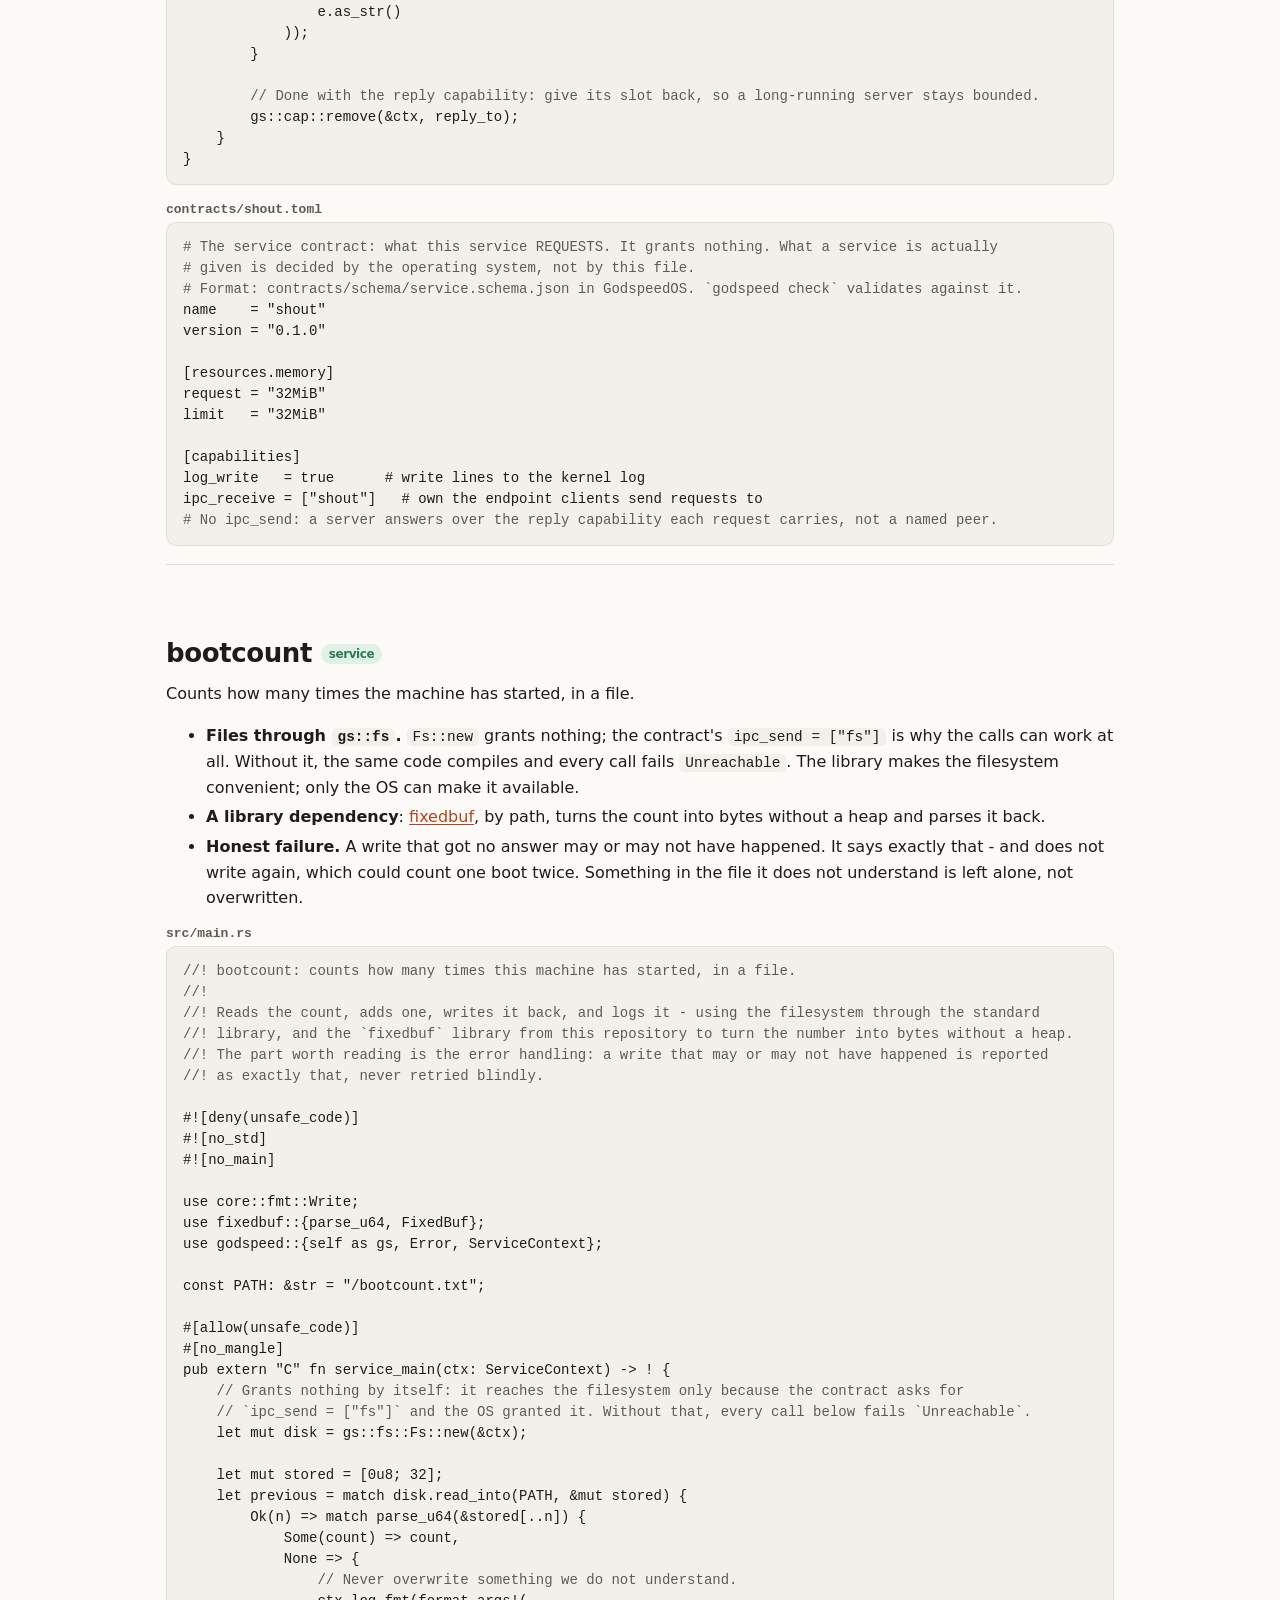
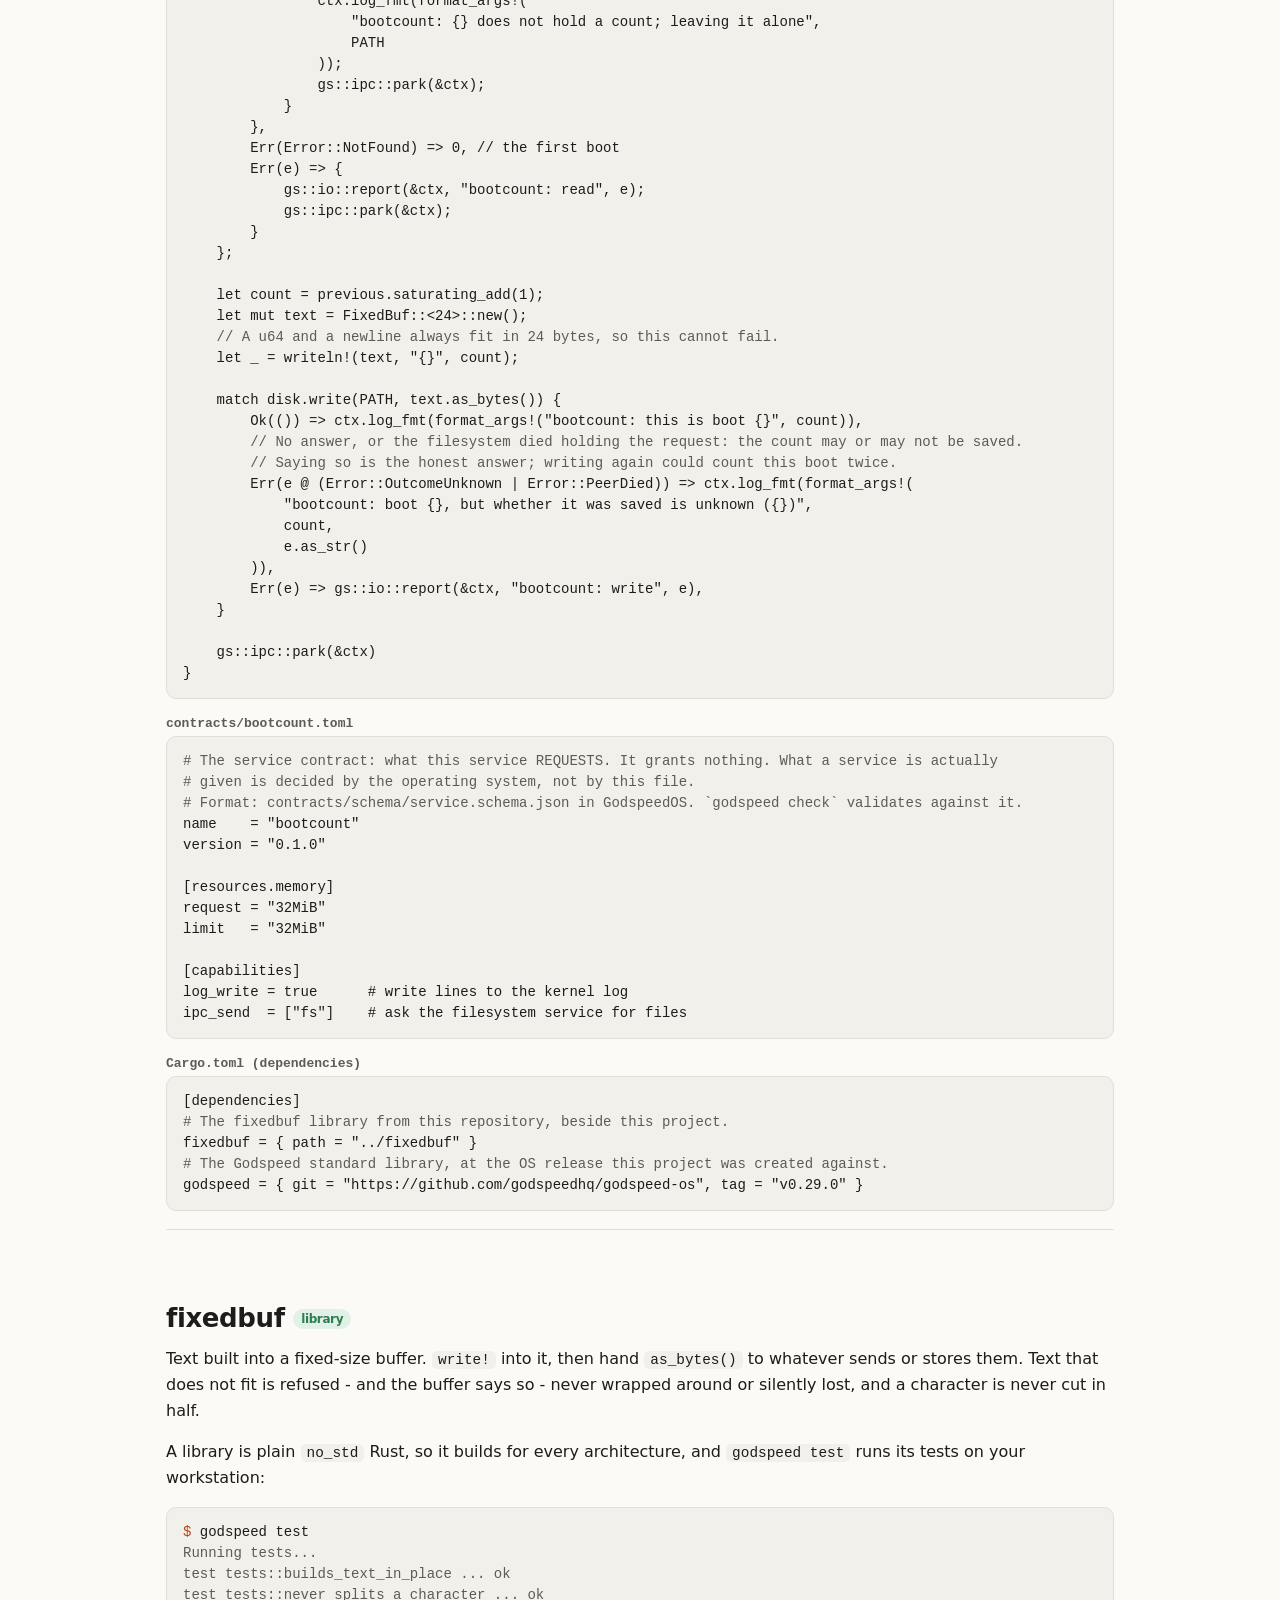
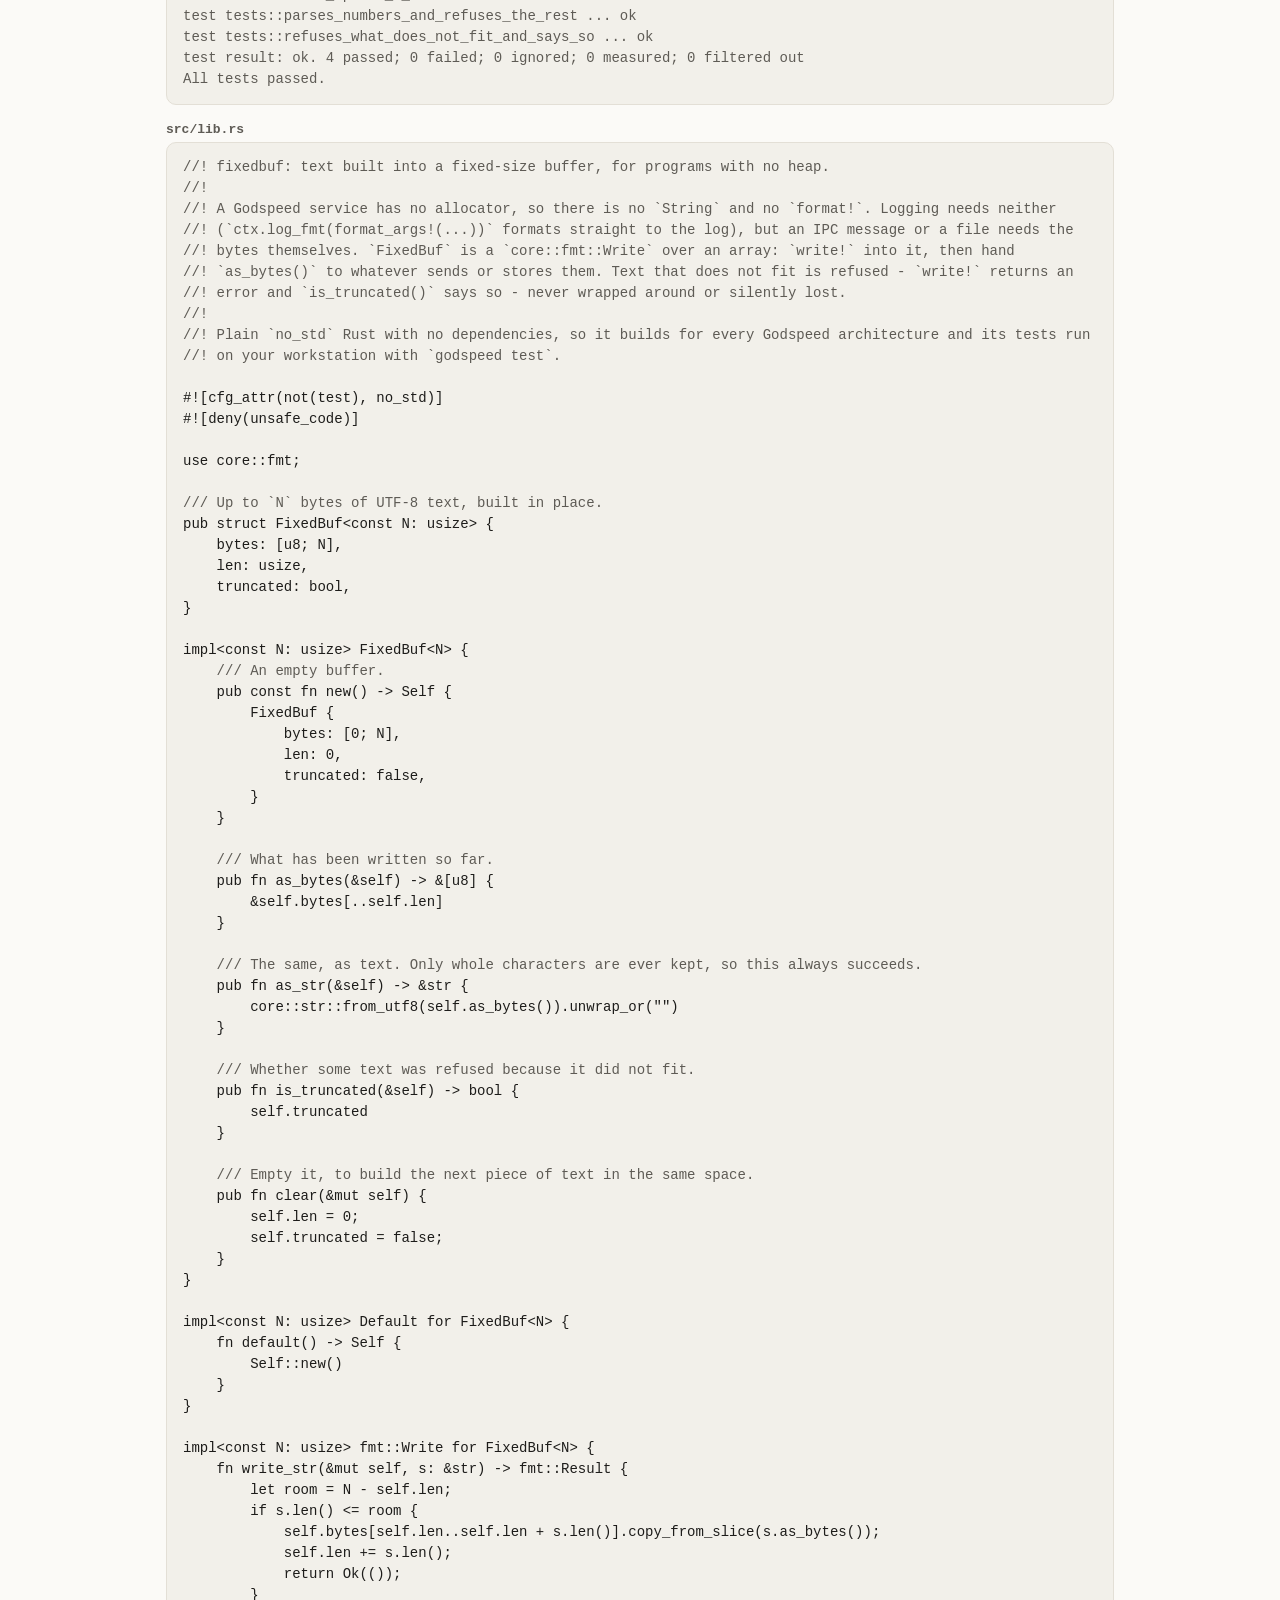
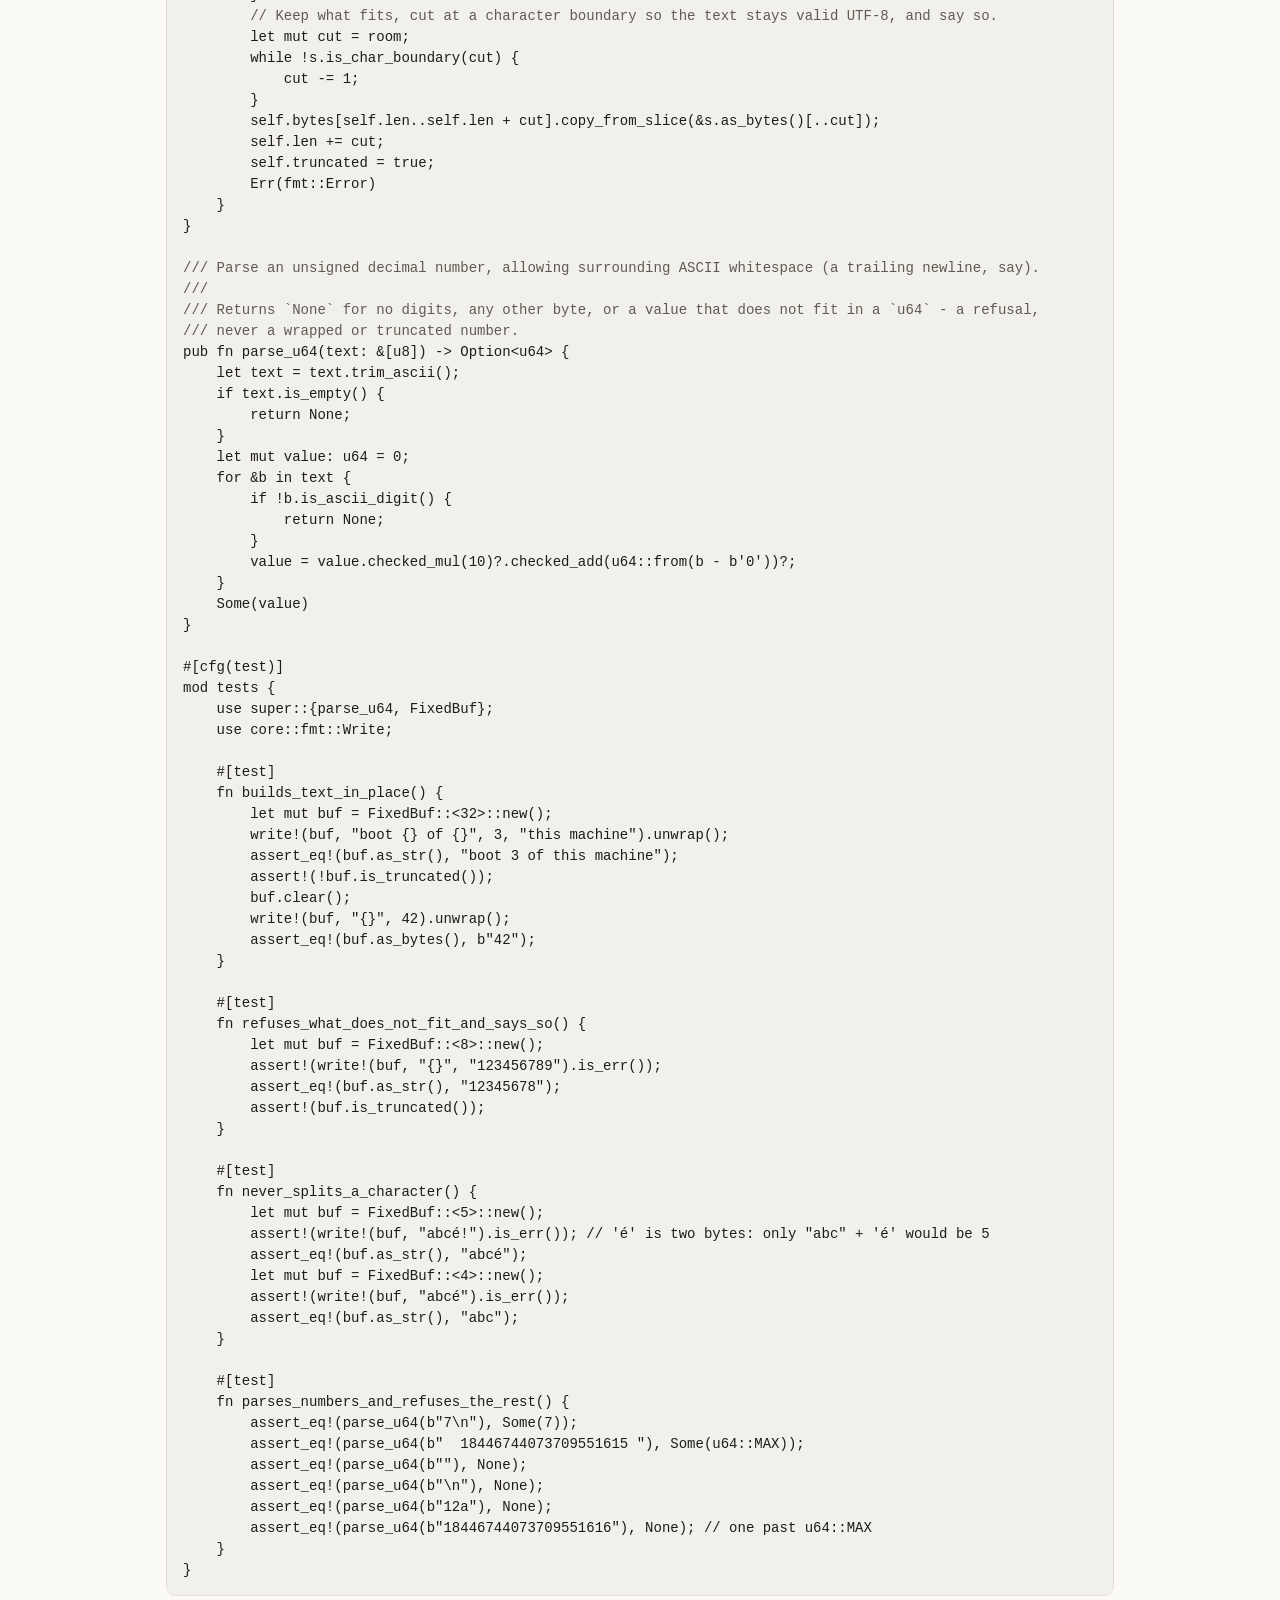
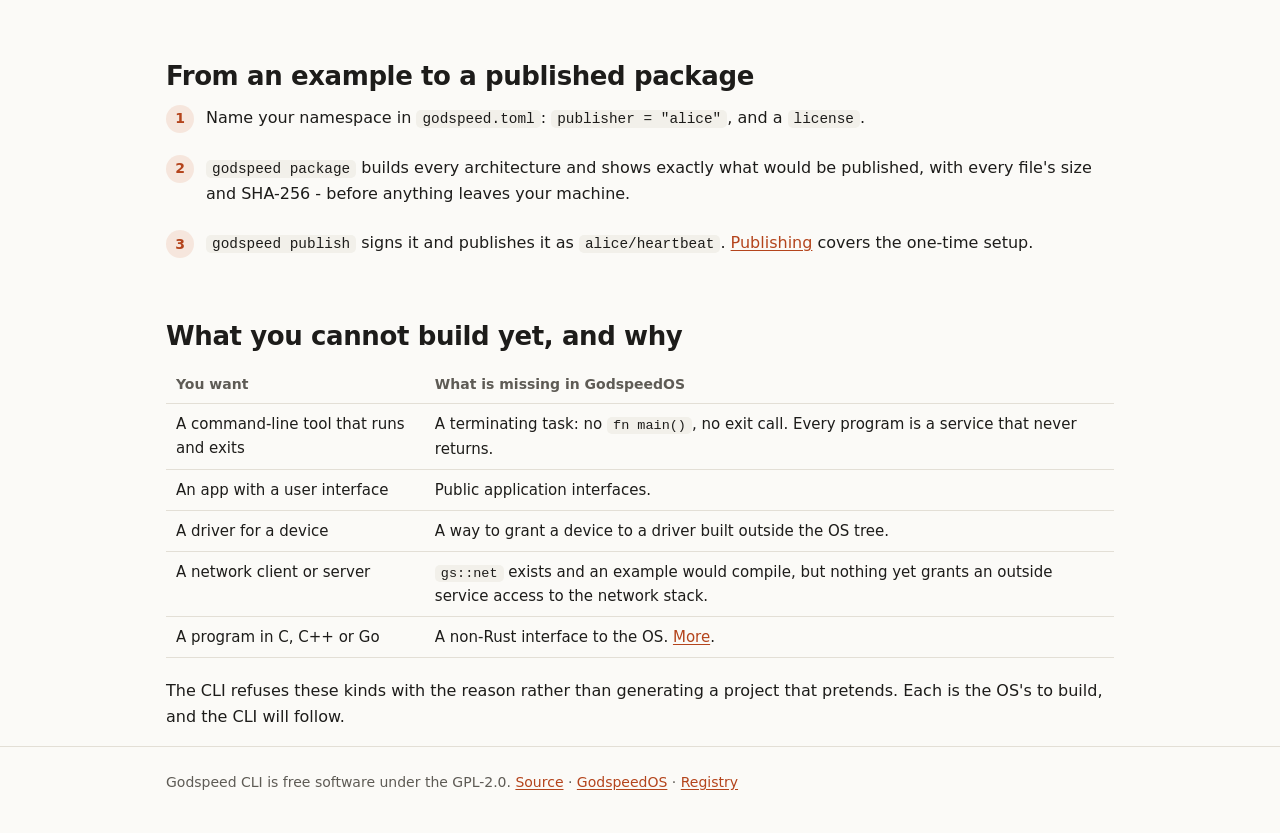
==== commit 447fad50: "Build against GodspeedOS v0.29.0: the CI templates, the examples and the guide GodspeedOS v0.29.0 is" ====
--- a/site/examples.html
+++ b/site/examples.html
@@ -27,7 +27,7 @@
   <h1>Examples</h1>
   <p class="lede">Real projects, each started with <code>godspeed new</code> and written only against the
   public standard library, <code>gs</code>. CI builds every one for x86_64, aarch64, armv7 and riscv64
-  against GodspeedOS v0.28.0, so none of this is code that does not compile.</p>
+  against GodspeedOS v0.29.0, so none of this is code that does not compile.</p>
 
   <div class="grid">
     <a class="card" href="#hello"><h3>hello</h3><p>The template itself: the smallest valid service.</p></a>
@@ -49,7 +49,7 @@
 <pre><span class="p">$ </span>git clone https://github.com/godspeedhq/godspeed-cli
 <span class="p">$ </span>cd godspeed-cli/examples/heartbeat
 <span class="p">$ </span>godspeed check
-<span class="o">service heartbeat is valid against GodspeedOS v0.28.0.</span>
+<span class="o">service heartbeat is valid against GodspeedOS v0.29.0.</span>
 <span class="p">$ </span>godspeed build --all
 <span class="o">Built x86_64 target/x86_64-unknown-none/release/heartbeat
 Built aarch64 target/aarch64-unknown-none/release/heartbeat
@@ -342,7 +342,7 @@
 <span class="c"># The fixedbuf library from this repository, beside this project.</span>
 fixedbuf = { path = "../fixedbuf" }
 <span class="c"># The Godspeed standard library, at the OS release this project was created against.</span>
-godspeed = { git = "https://github.com/godspeedhq/godspeed-os", tag = "v0.28.0" }</pre>
+godspeed = { git = "https://github.com/godspeedhq/godspeed-os", tag = "v0.29.0" }</pre>
   </section>
 
   <section class="example" id="fixedbuf">
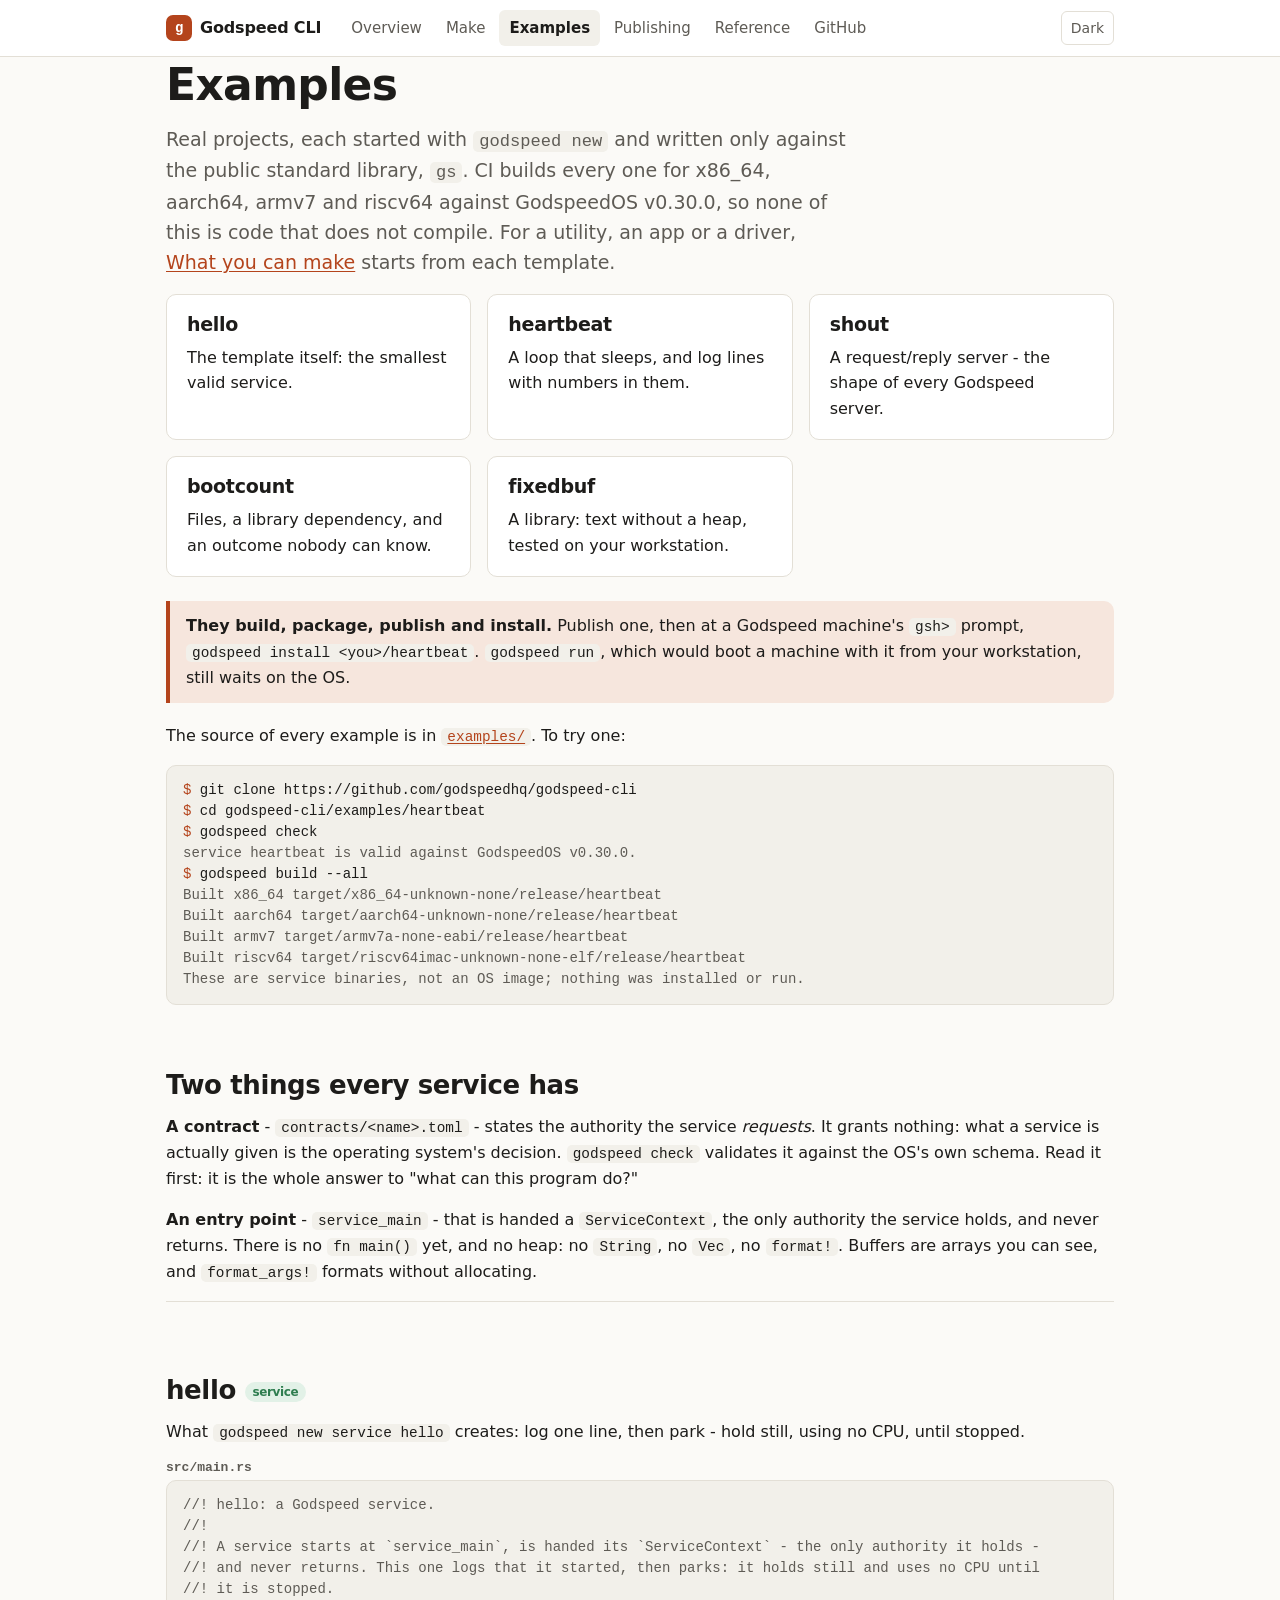
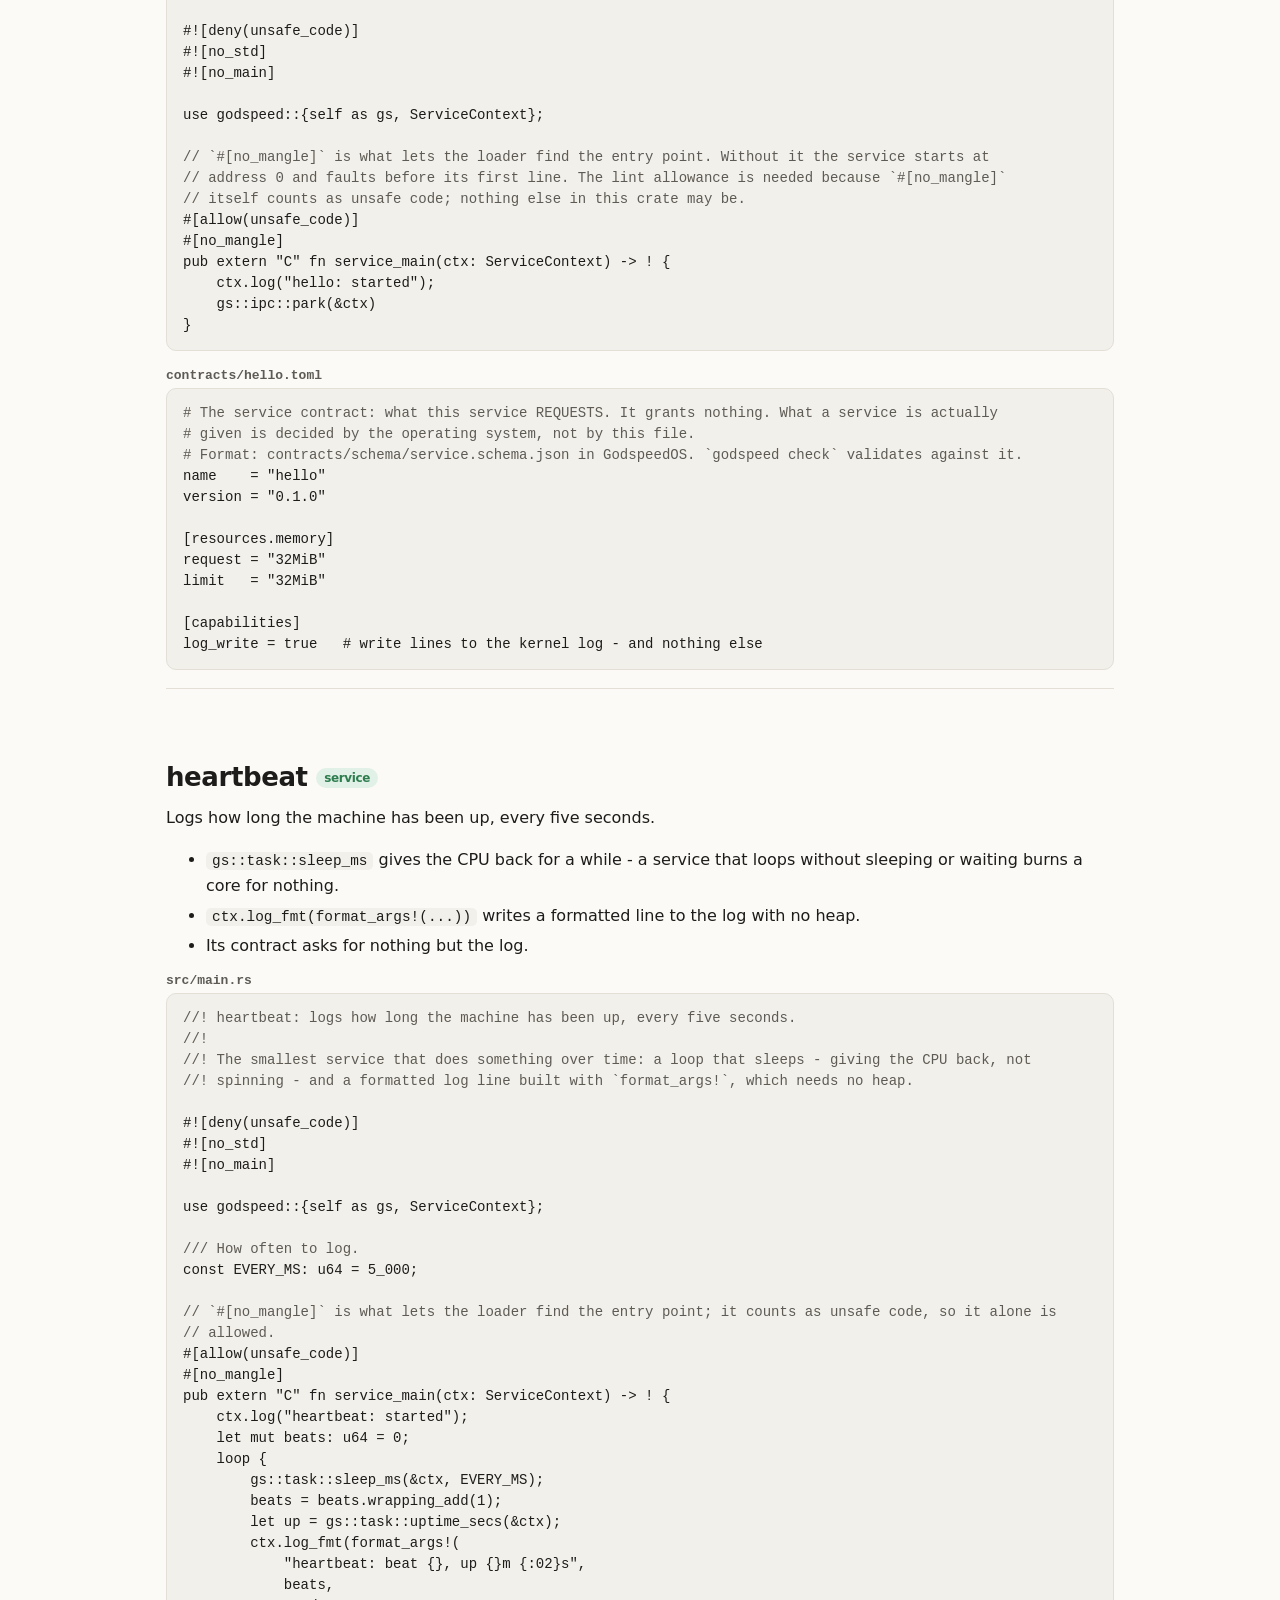
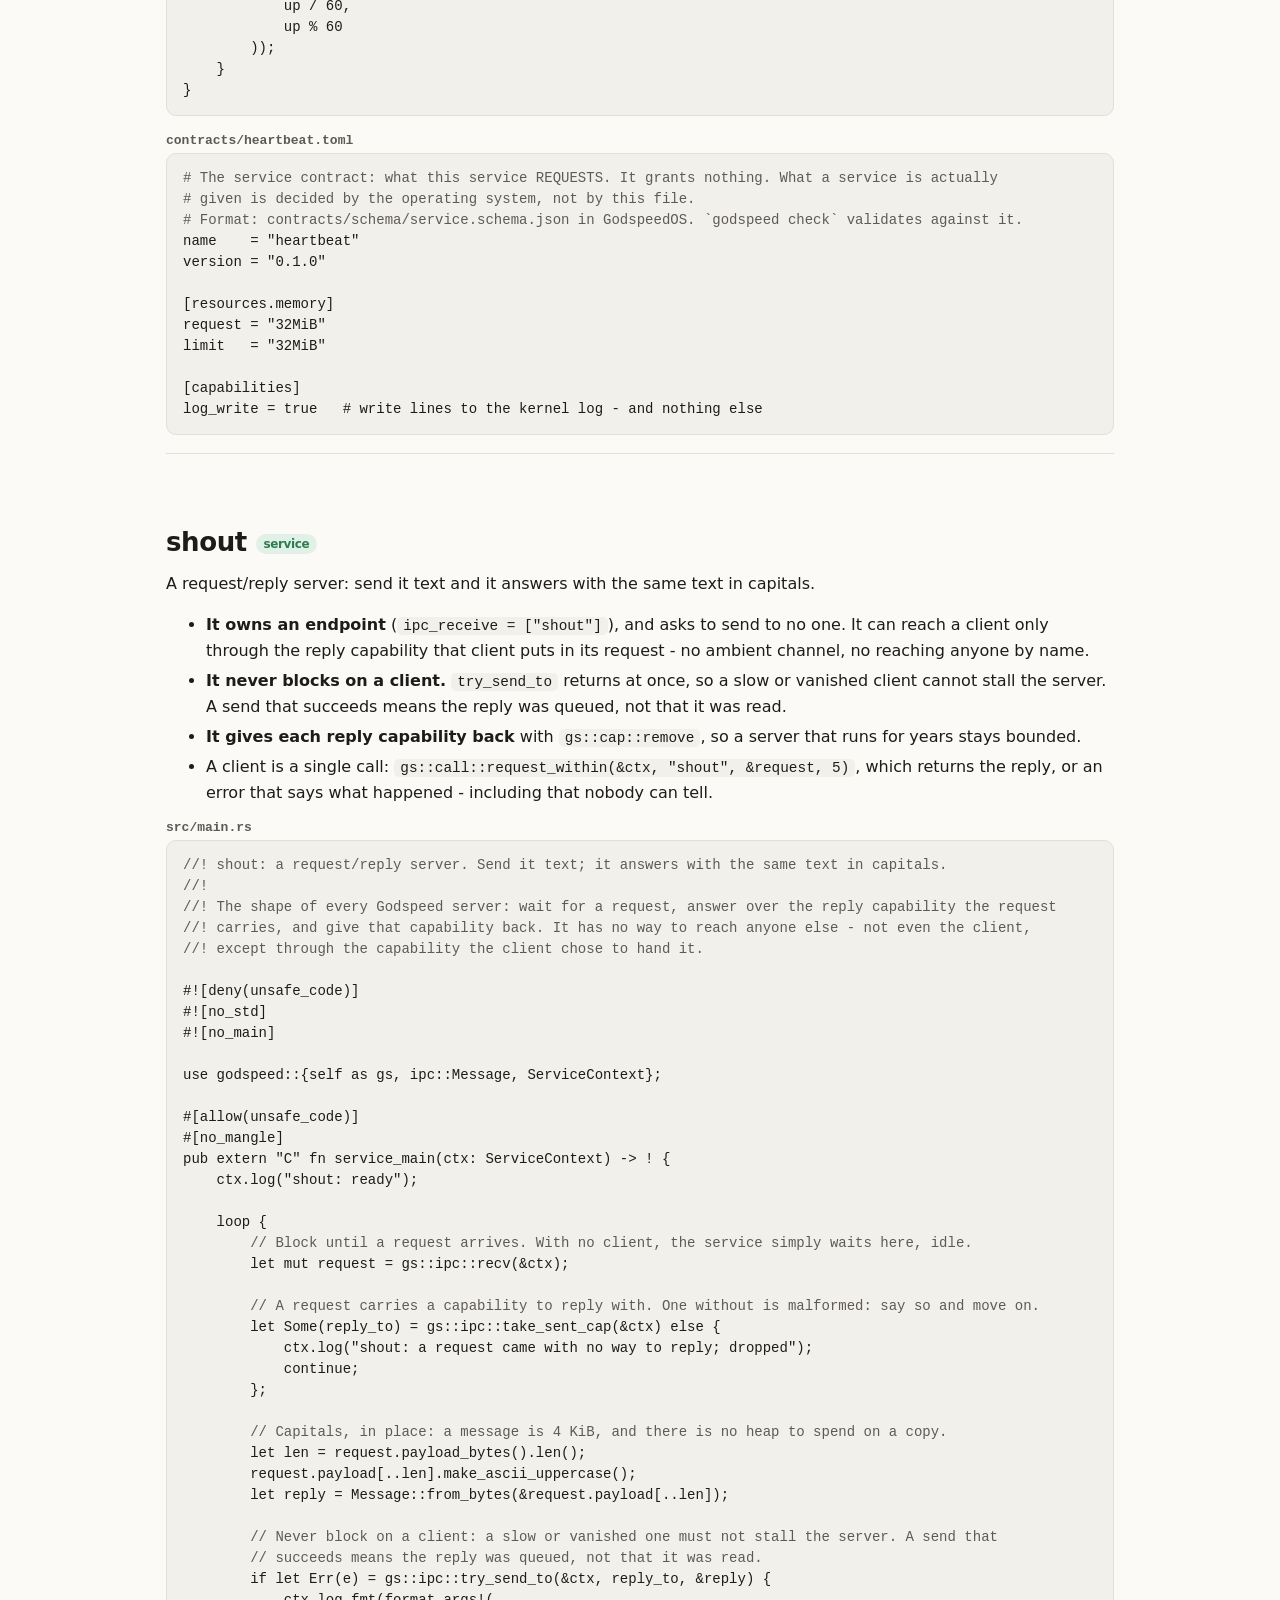
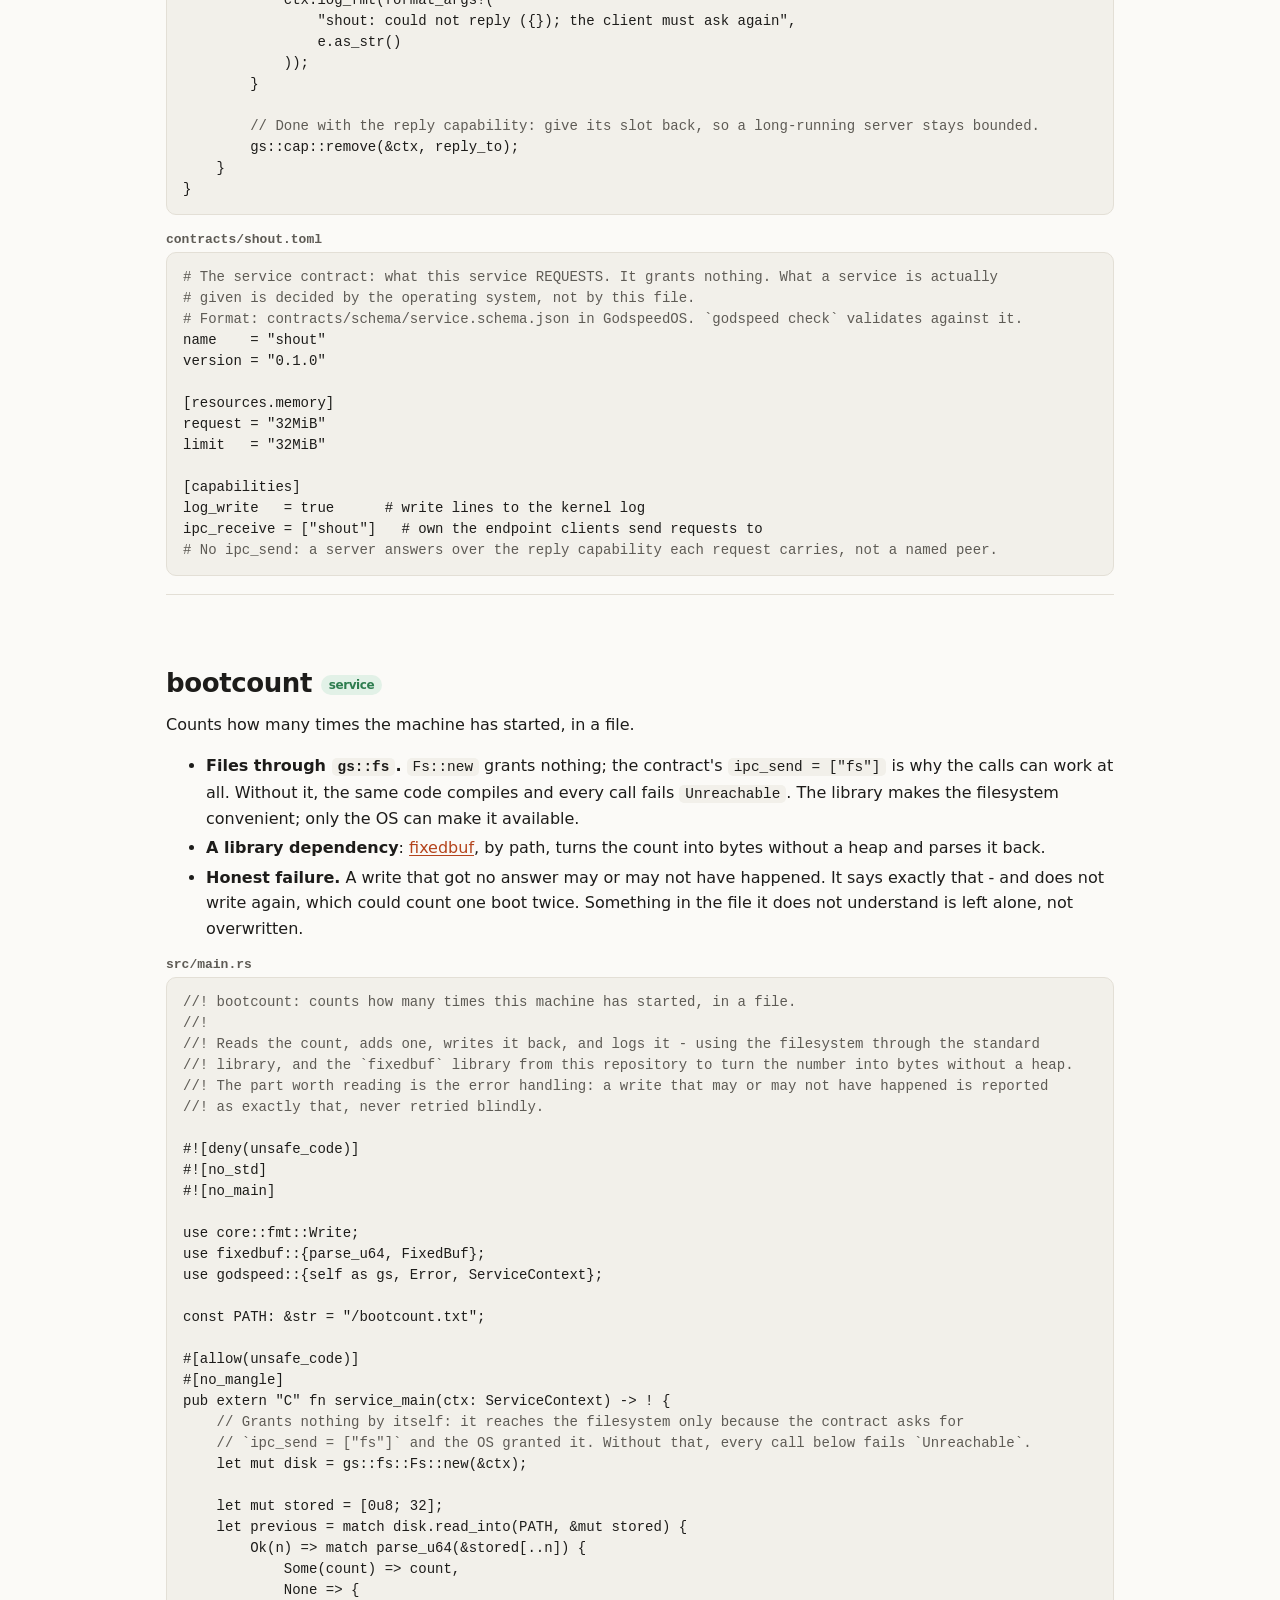
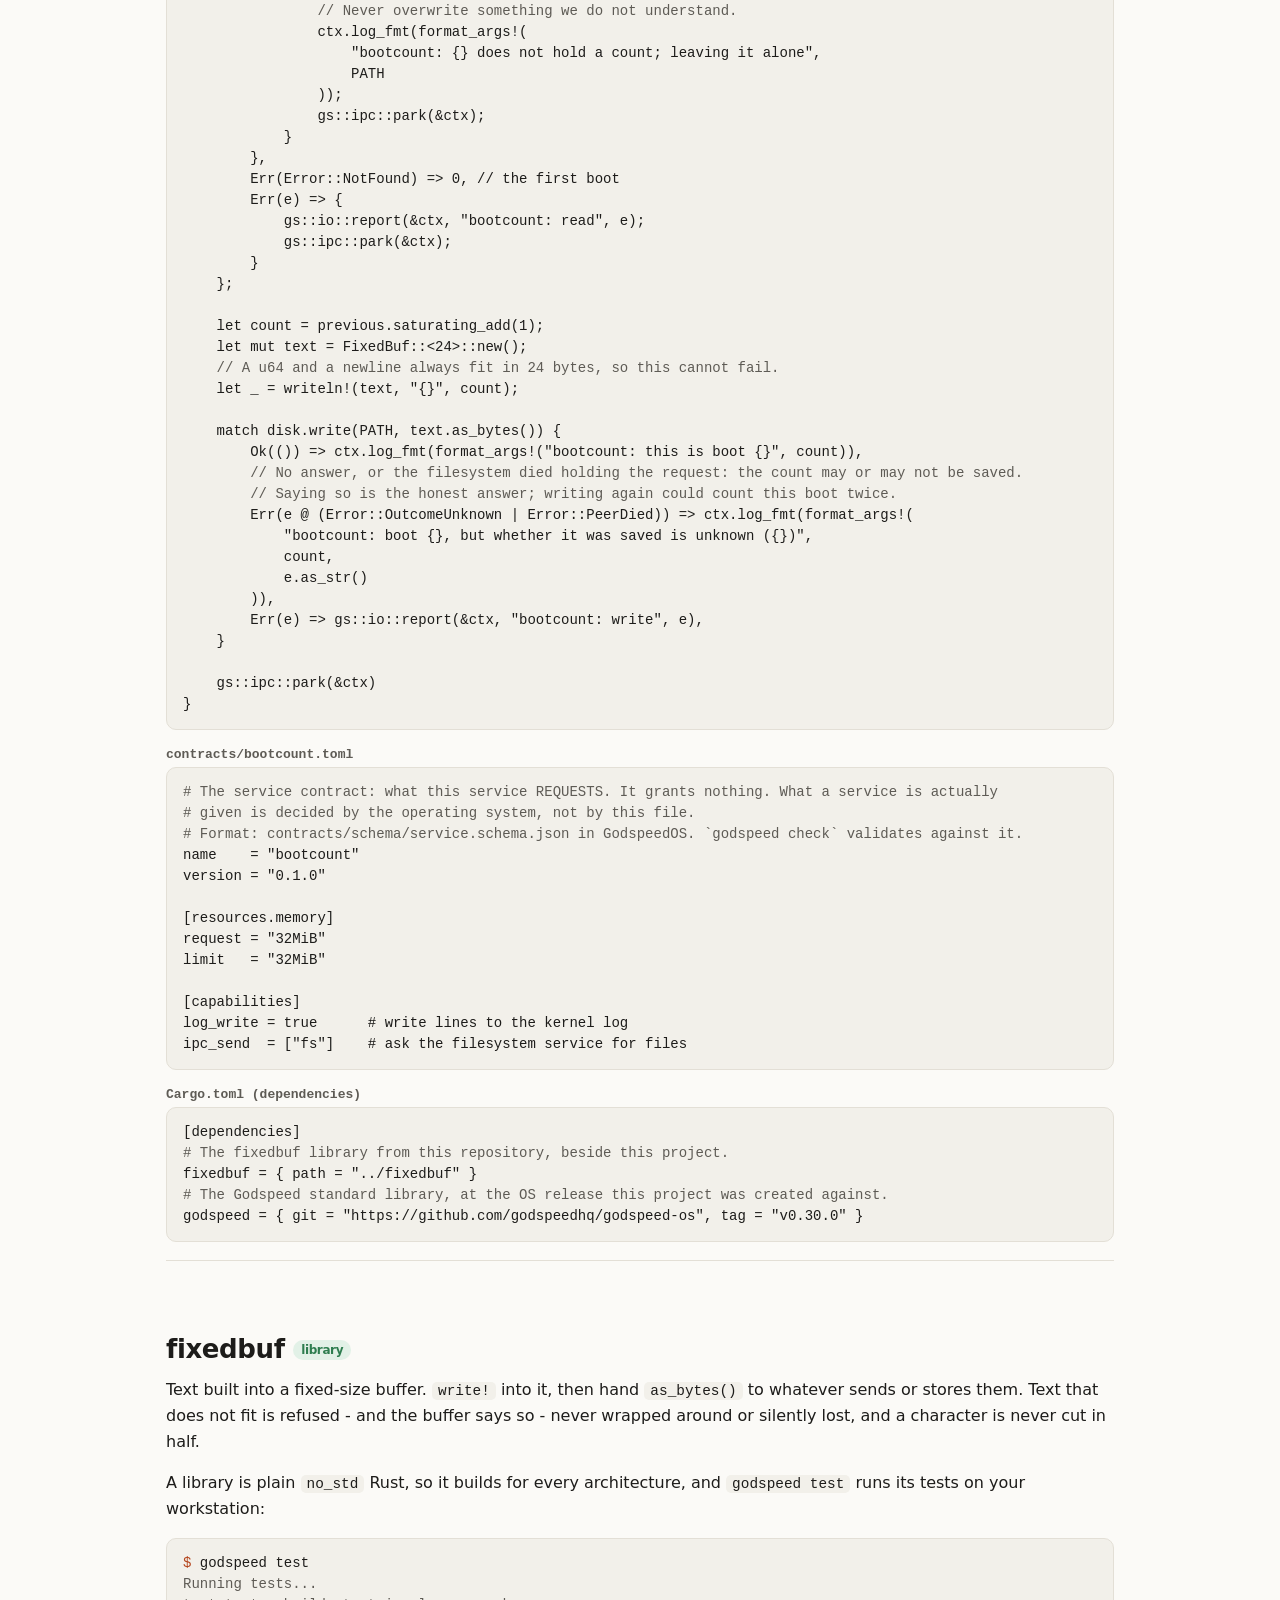
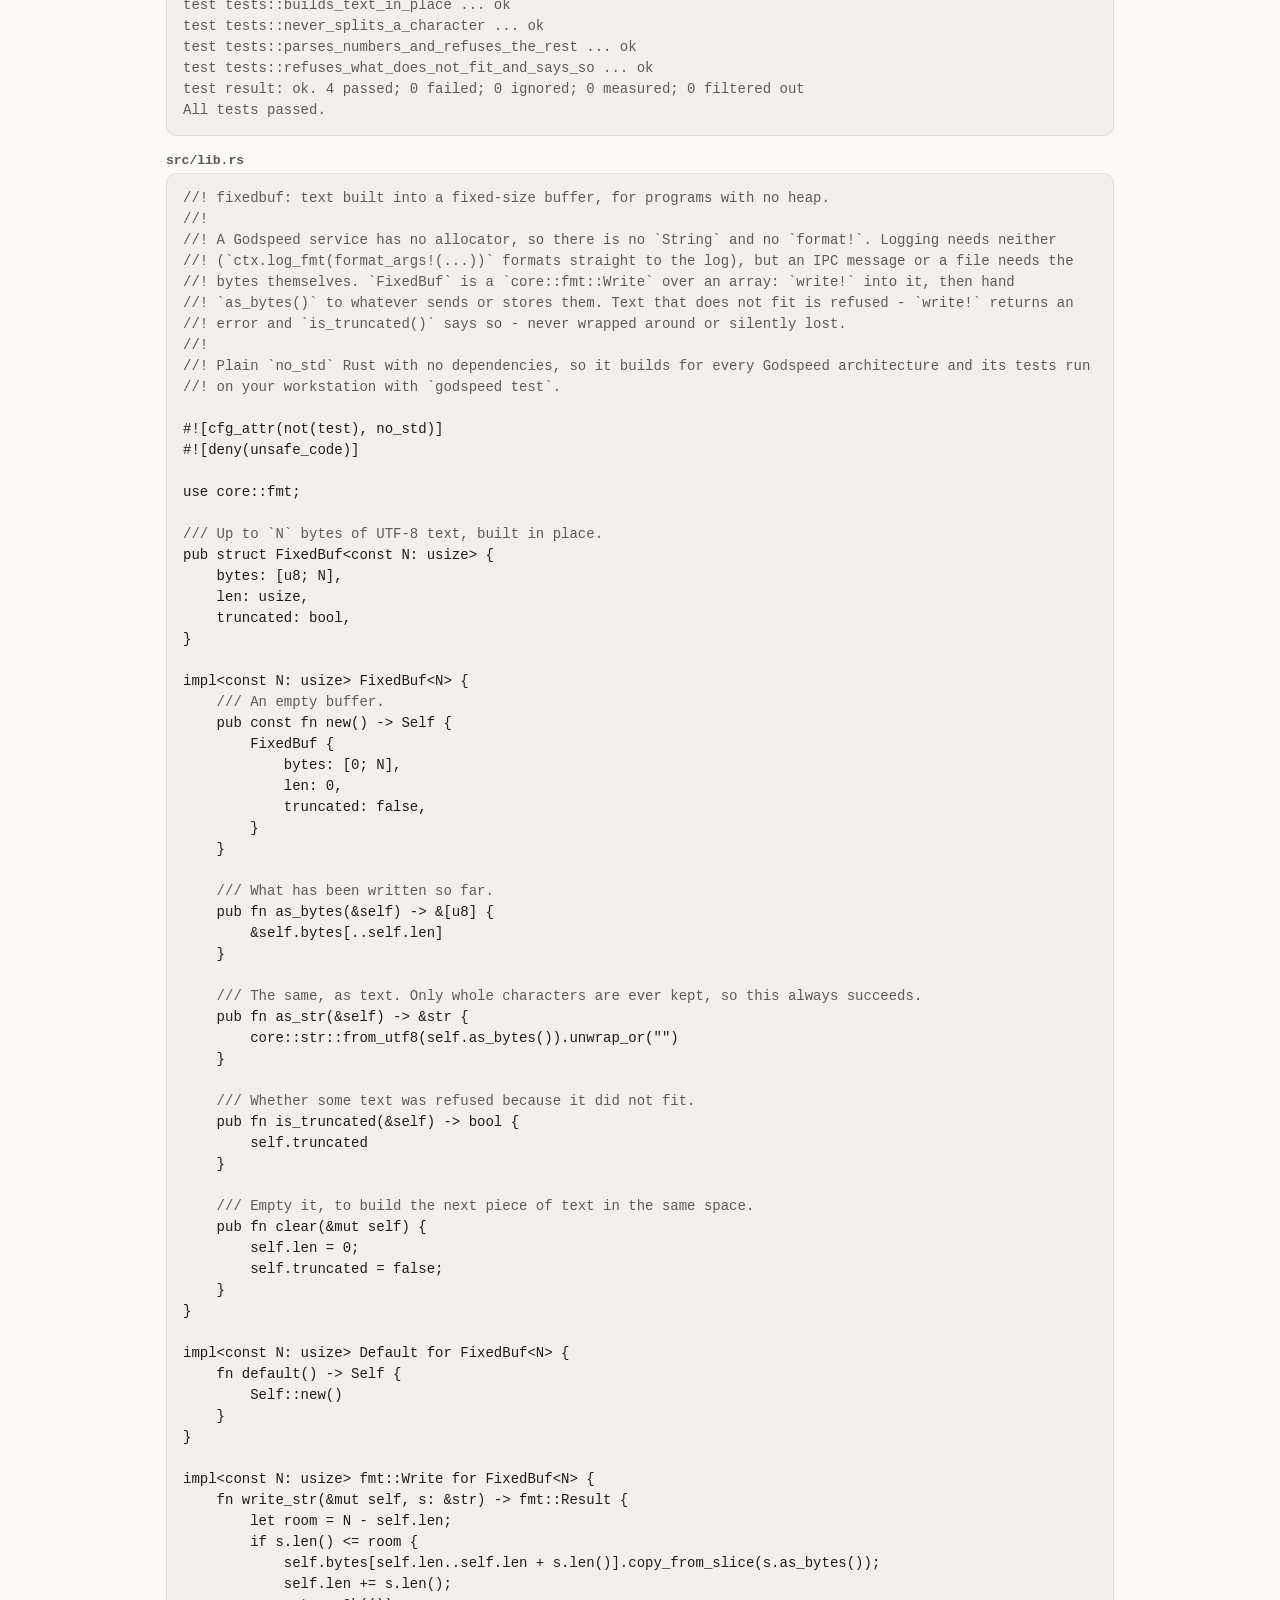
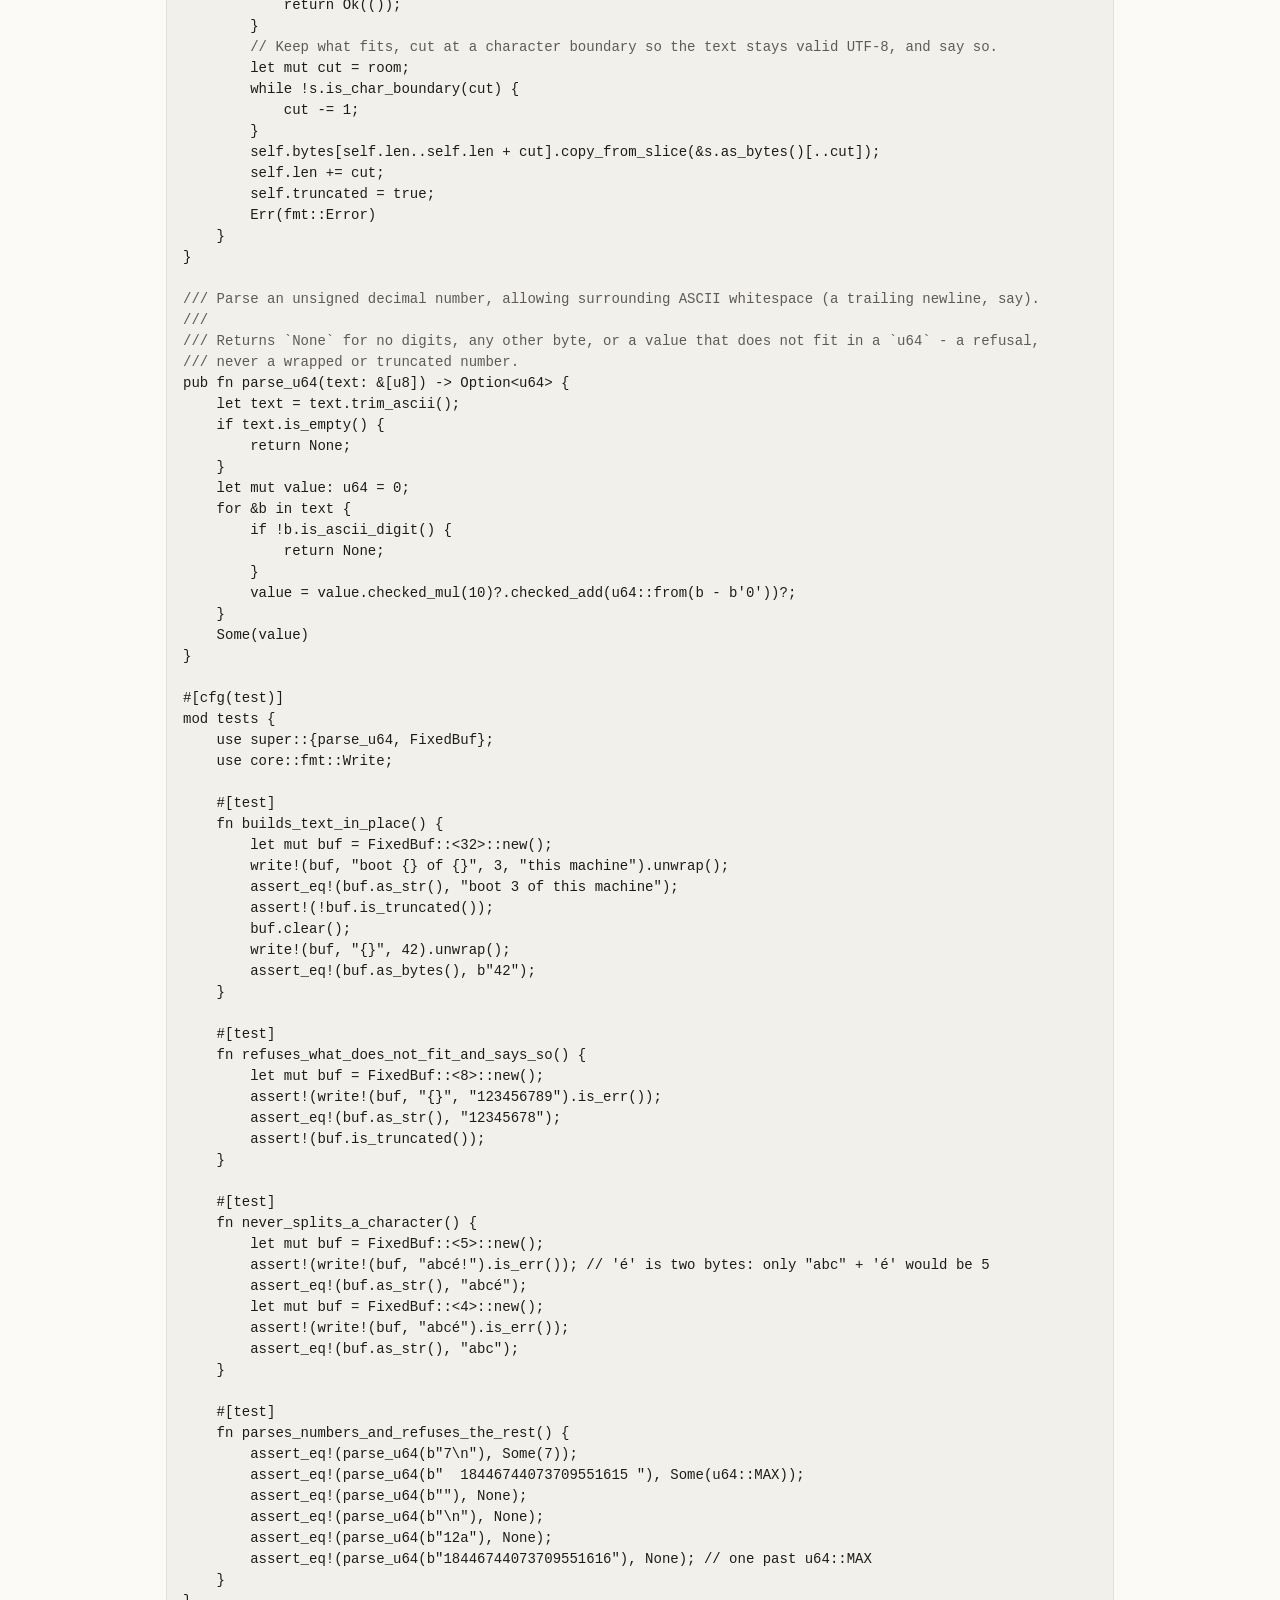
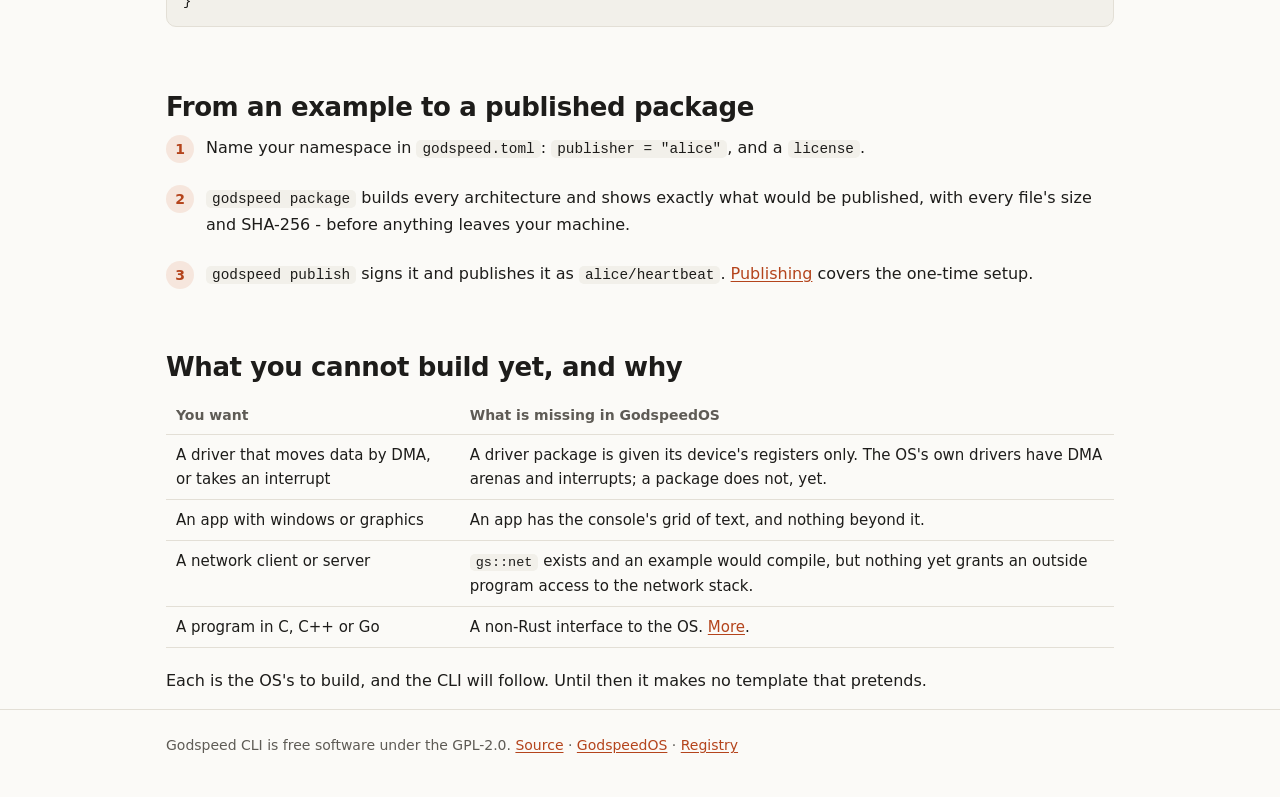
==== commit 4b85842d: "Prepare cli-v0.4.0: a guide for every kind, the site made true, CI on v0.30.0 The site still said a " ====
--- a/site/examples.html
+++ b/site/examples.html
@@ -14,6 +14,7 @@
     <a class="brand" href="./"><span class="mark">g</span>Godspeed CLI</a>
     <nav class="main">
       <a href="./">Overview</a>
+      <a href="kinds.html">Make</a>
       <a href="examples.html" aria-current="page">Examples</a>
       <a href="publishing.html">Publishing</a>
       <a href="reference.html">Reference</a>
@@ -27,7 +28,8 @@
   <h1>Examples</h1>
   <p class="lede">Real projects, each started with <code>godspeed new</code> and written only against the
   public standard library, <code>gs</code>. CI builds every one for x86_64, aarch64, armv7 and riscv64
-  against GodspeedOS v0.29.0, so none of this is code that does not compile.</p>
+  against GodspeedOS v0.30.0, so none of this is code that does not compile. For a utility, an app or a
+  driver, <a href="kinds.html">What you can make</a> starts from each template.</p>
 
   <div class="grid">
     <a class="card" href="#hello"><h3>hello</h3><p>The template itself: the smallest valid service.</p></a>
@@ -38,9 +40,9 @@
   </div>
 
   <div class="note">
-    <p><strong>They build, package and publish today. None can run yet.</strong> GodspeedOS starts only the
-    services compiled into its own image, and has no public way yet to add one from outside its source tree.
-    <code>godspeed run</code> says so rather than editing the OS for you. Running them waits on the OS.</p>
+    <p><strong>They build, package, publish and install.</strong> Publish one, then at a Godspeed machine's
+    <code>gsh&gt;</code> prompt, <code>godspeed install &lt;you&gt;/heartbeat</code>. <code>godspeed run</code>, which
+    would boot a machine with it from your workstation, still waits on the OS.</p>
   </div>
 
   <p>The source of every example is in
@@ -49,7 +51,7 @@
 <pre><span class="p">$ </span>git clone https://github.com/godspeedhq/godspeed-cli
 <span class="p">$ </span>cd godspeed-cli/examples/heartbeat
 <span class="p">$ </span>godspeed check
-<span class="o">service heartbeat is valid against GodspeedOS v0.29.0.</span>
+<span class="o">service heartbeat is valid against GodspeedOS v0.30.0.</span>
 <span class="p">$ </span>godspeed build --all
 <span class="o">Built x86_64 target/x86_64-unknown-none/release/heartbeat
 Built aarch64 target/aarch64-unknown-none/release/heartbeat
@@ -342,7 +344,7 @@
 <span class="c"># The fixedbuf library from this repository, beside this project.</span>
 fixedbuf = { path = "../fixedbuf" }
 <span class="c"># The Godspeed standard library, at the OS release this project was created against.</span>
-godspeed = { git = "https://github.com/godspeedhq/godspeed-os", tag = "v0.29.0" }</pre>
+godspeed = { git = "https://github.com/godspeedhq/godspeed-os", tag = "v0.30.0" }</pre>
   </section>
 
   <section class="example" id="fixedbuf">
@@ -520,14 +522,12 @@
   <h2 id="not-yet">What you cannot build yet, and why</h2>
   <div class="table-scroll"><table>
     <tr><th>You want</th><th>What is missing in GodspeedOS</th></tr>
-    <tr><td>A command-line tool that runs and exits</td><td>A terminating task: no <code>fn main()</code>, no exit call. Every program is a service that never returns.</td></tr>
-    <tr><td>An app with a user interface</td><td>Public application interfaces.</td></tr>
-    <tr><td>A driver for a device</td><td>A way to grant a device to a driver built outside the OS tree.</td></tr>
-    <tr><td>A network client or server</td><td><code>gs::net</code> exists and an example would compile, but nothing yet grants an outside service access to the network stack.</td></tr>
+    <tr><td>A driver that moves data by DMA, or takes an interrupt</td><td>A driver package is given its device's registers only. The OS's own drivers have DMA arenas and interrupts; a package does not, yet.</td></tr>
+    <tr><td>An app with windows or graphics</td><td>An app has the console's grid of text, and nothing beyond it.</td></tr>
+    <tr><td>A network client or server</td><td><code>gs::net</code> exists and an example would compile, but nothing yet grants an outside program access to the network stack.</td></tr>
     <tr><td>A program in C, C++ or Go</td><td>A non-Rust interface to the OS. <a href="./#languages">More</a>.</td></tr>
   </table></div>
-  <p>The CLI refuses these kinds with the reason rather than generating a project that pretends. Each is the
-  OS's to build, and the CLI will follow.</p>
+  <p>Each is the OS's to build, and the CLI will follow. Until then it makes no template that pretends.</p>
 </main>
 
 <footer class="site">
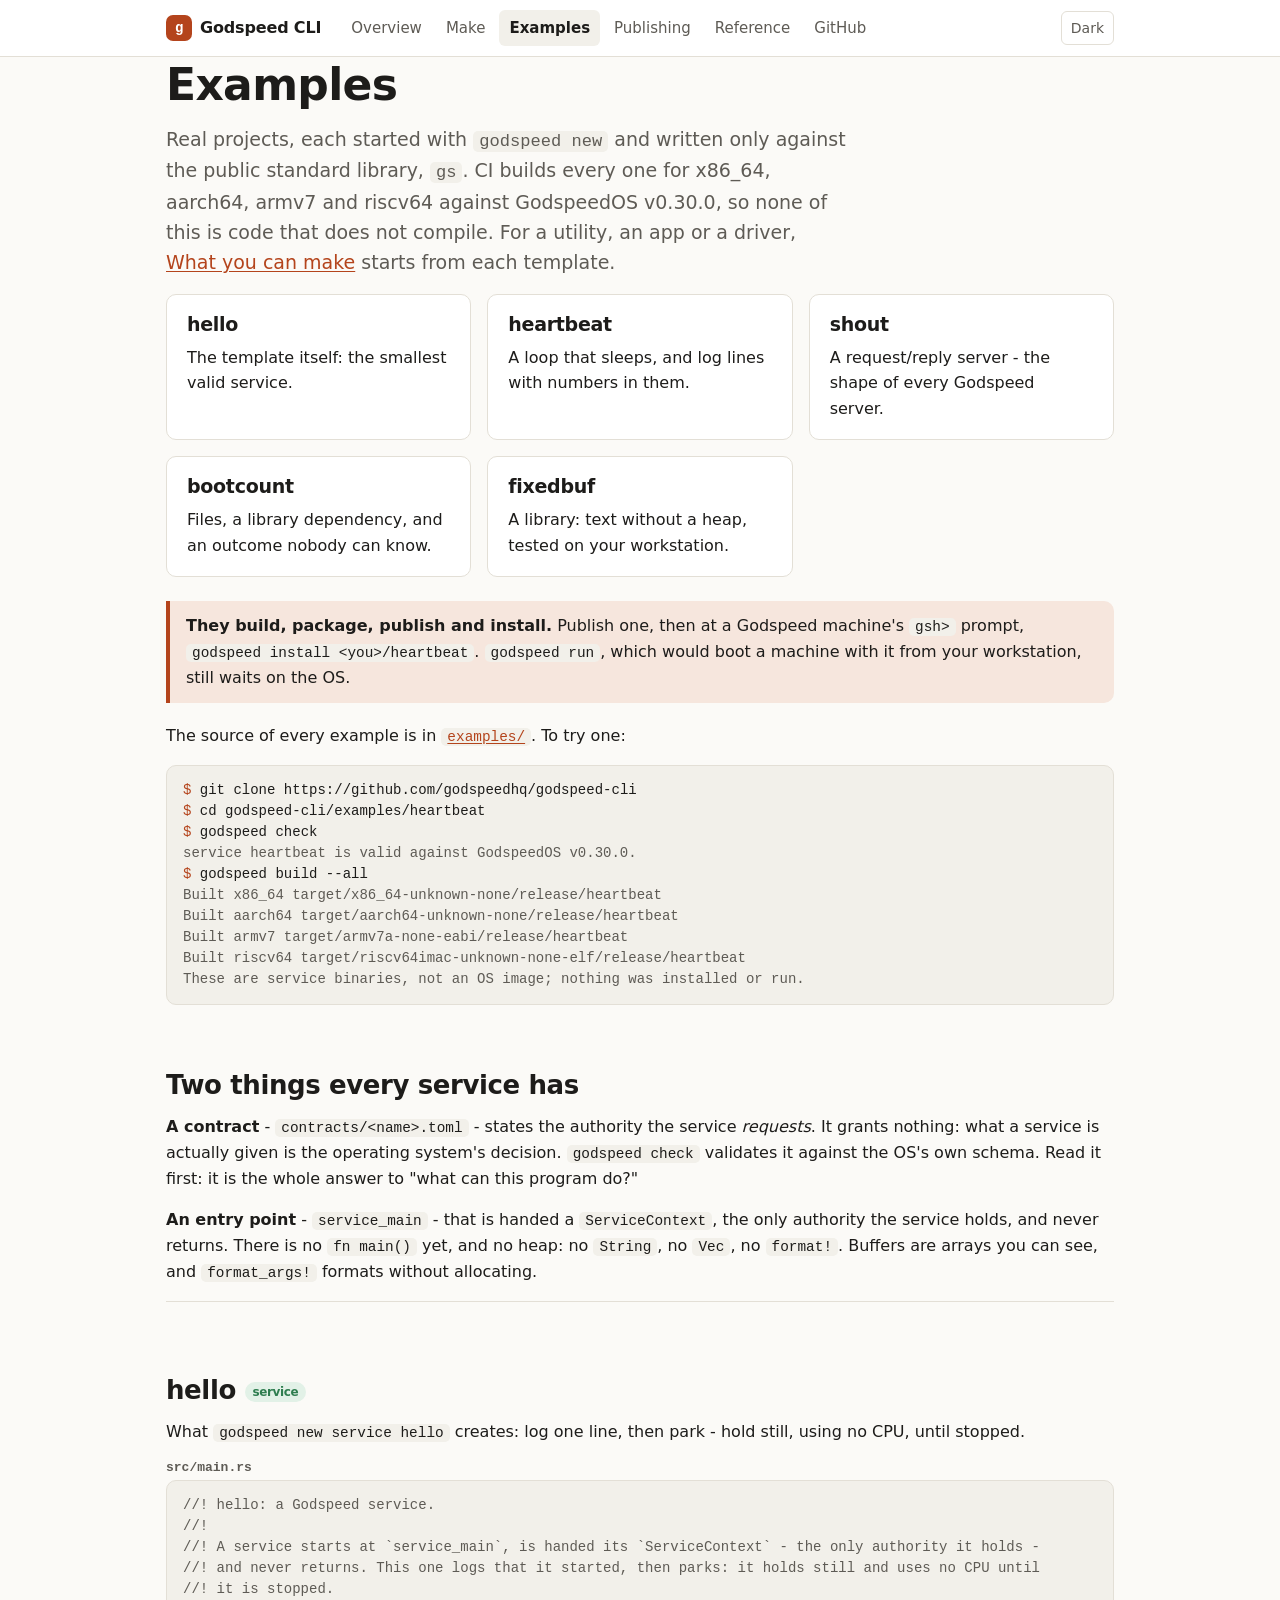
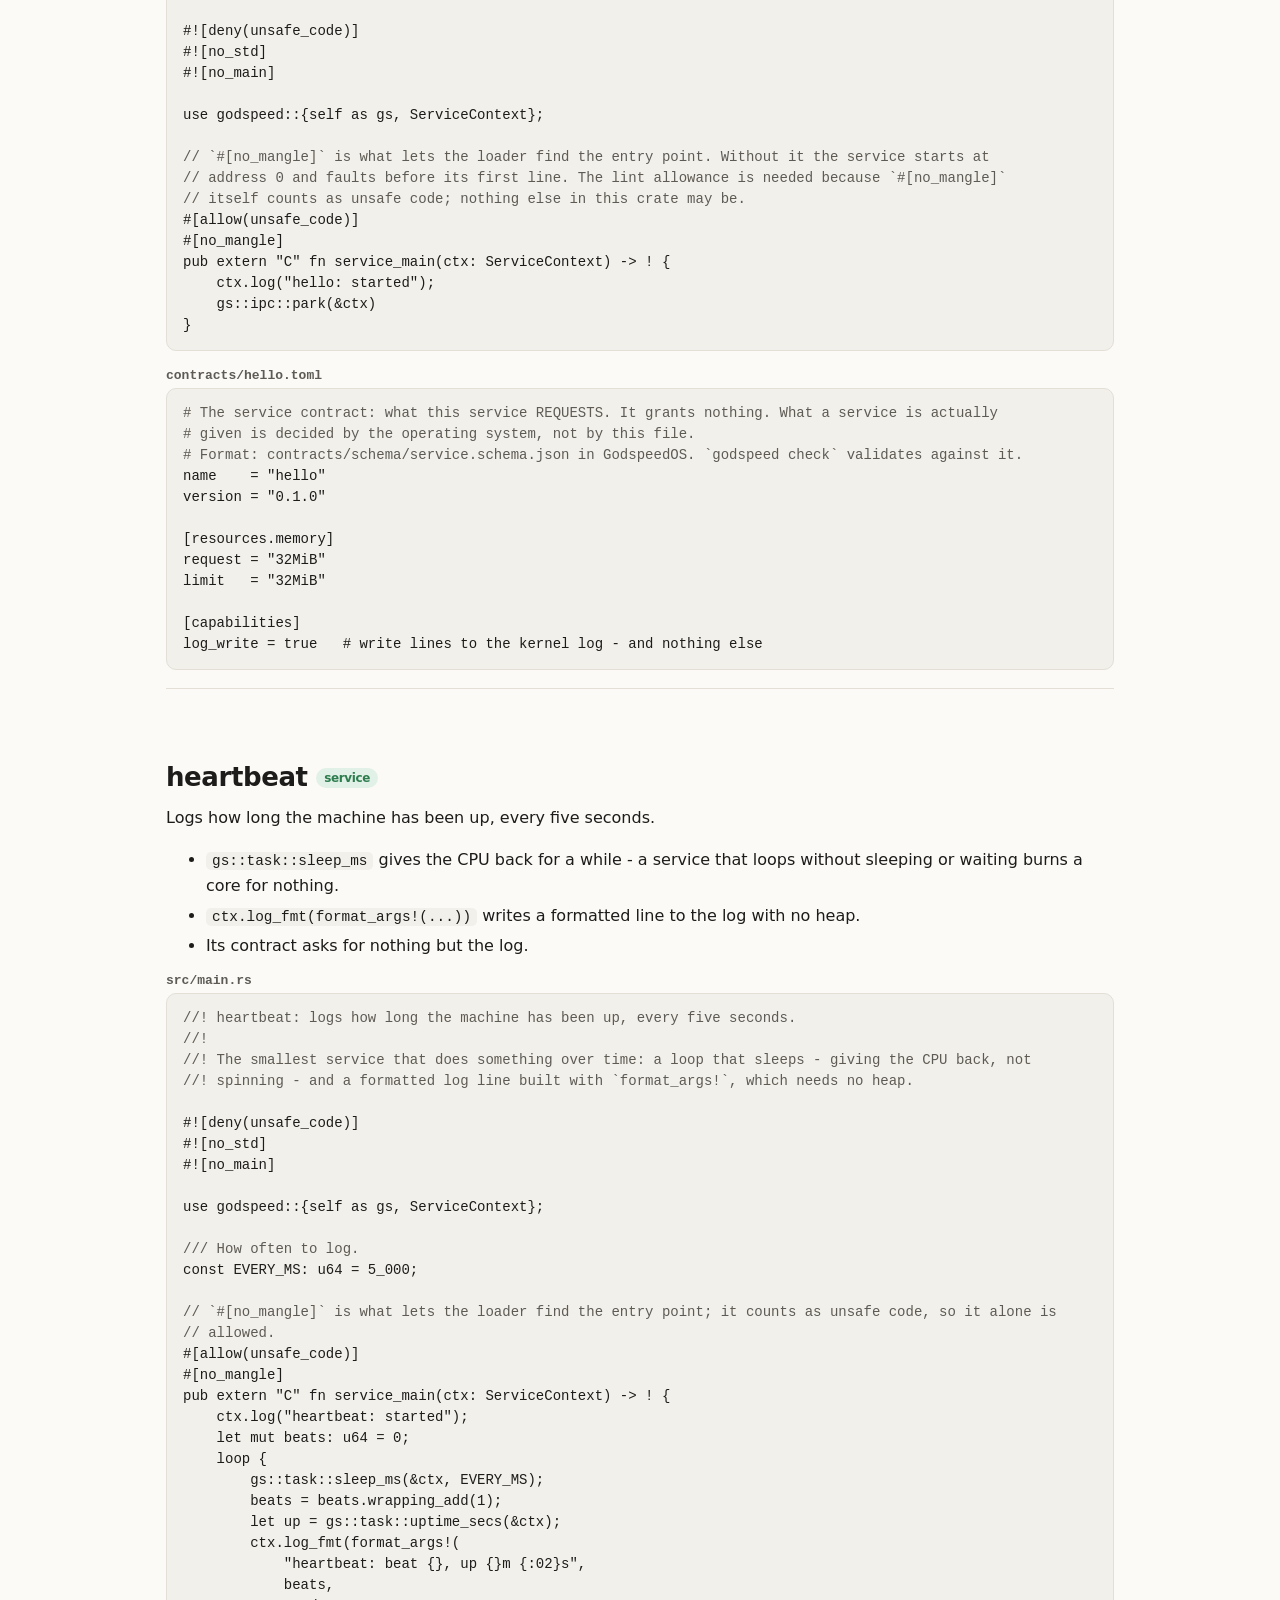
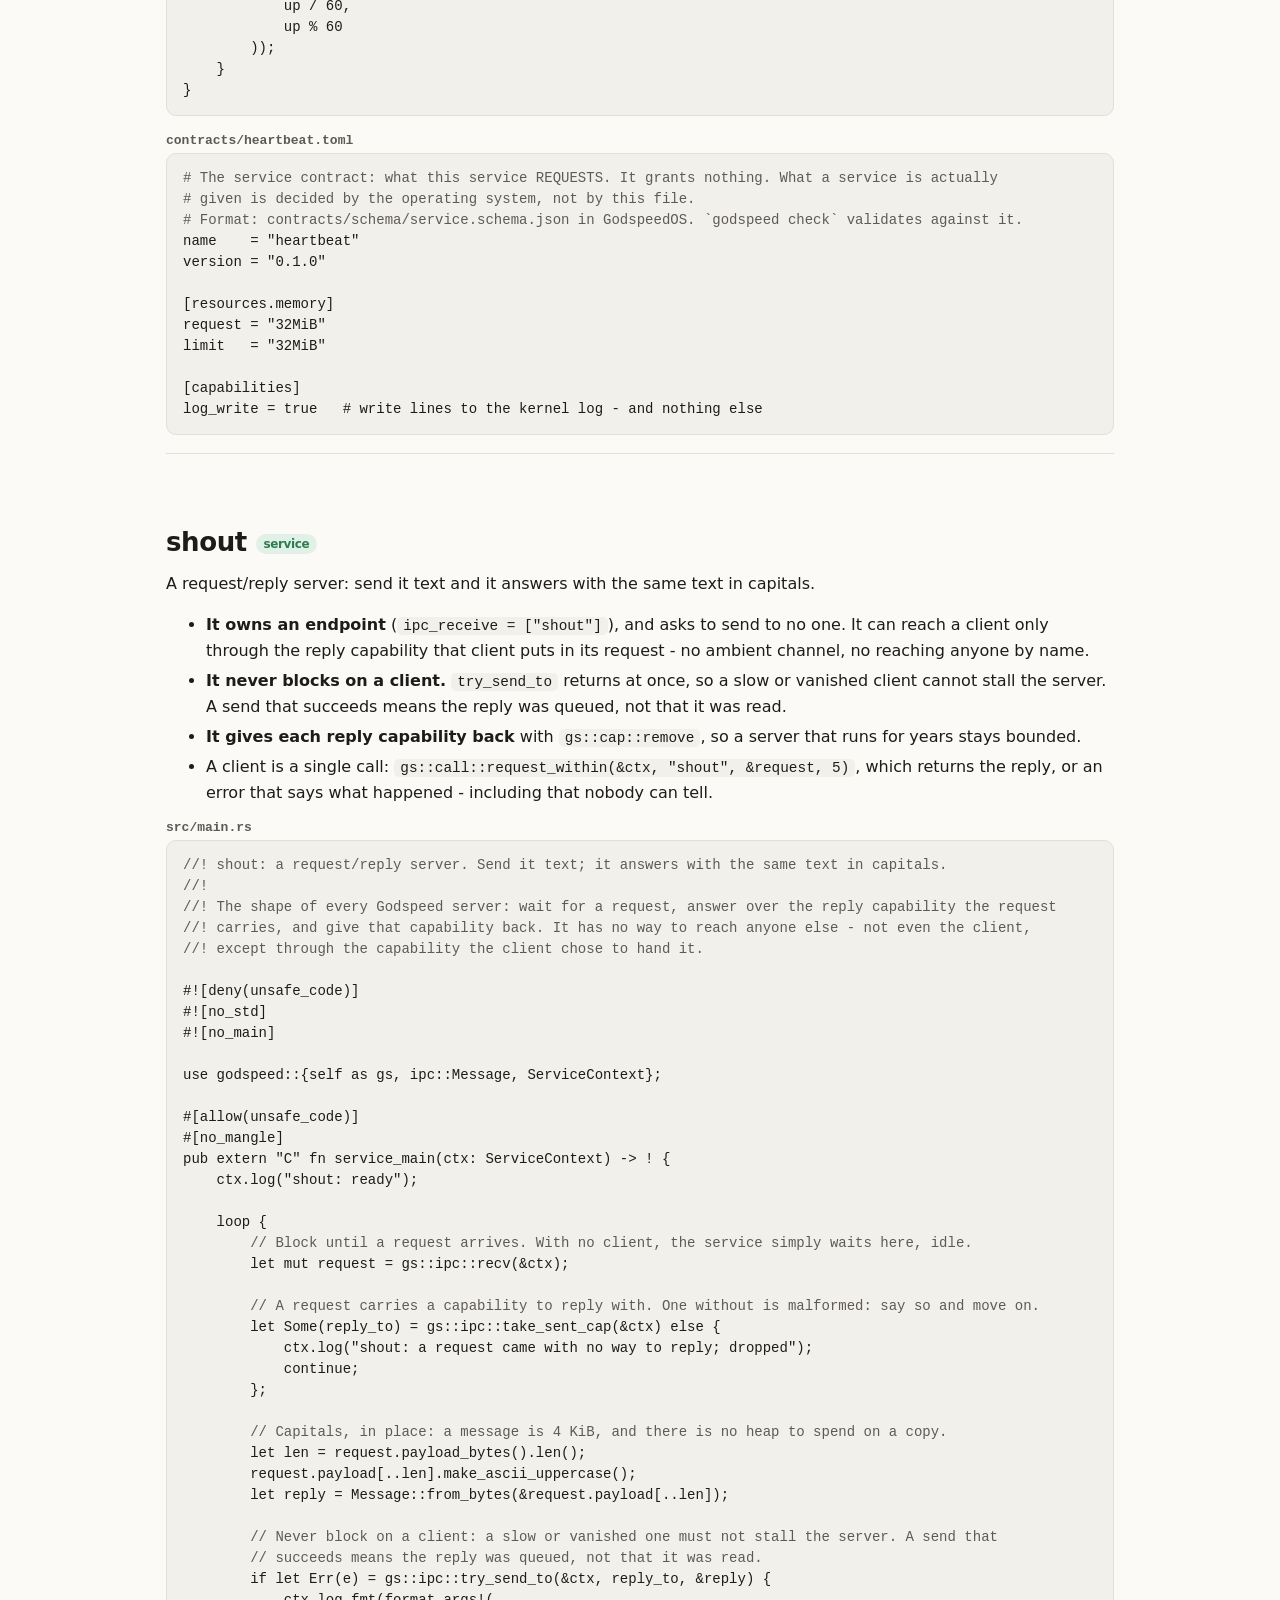
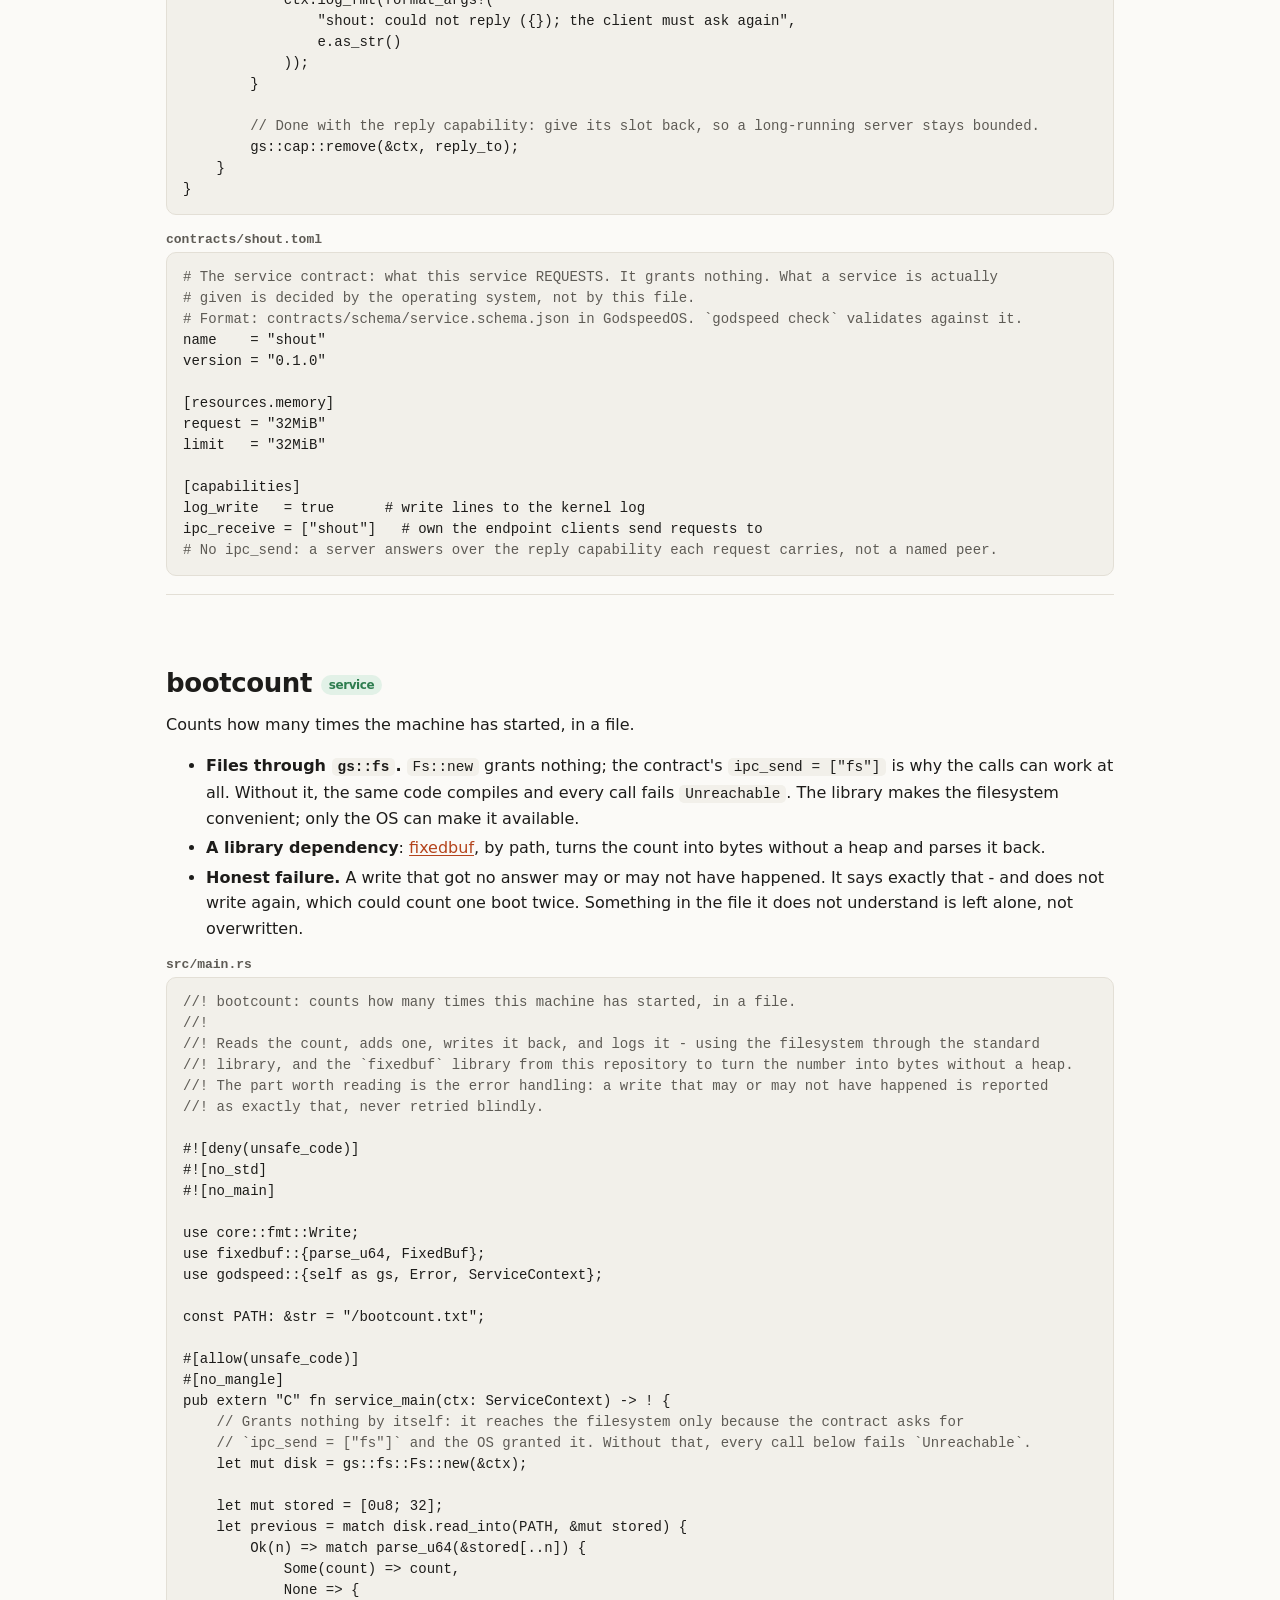
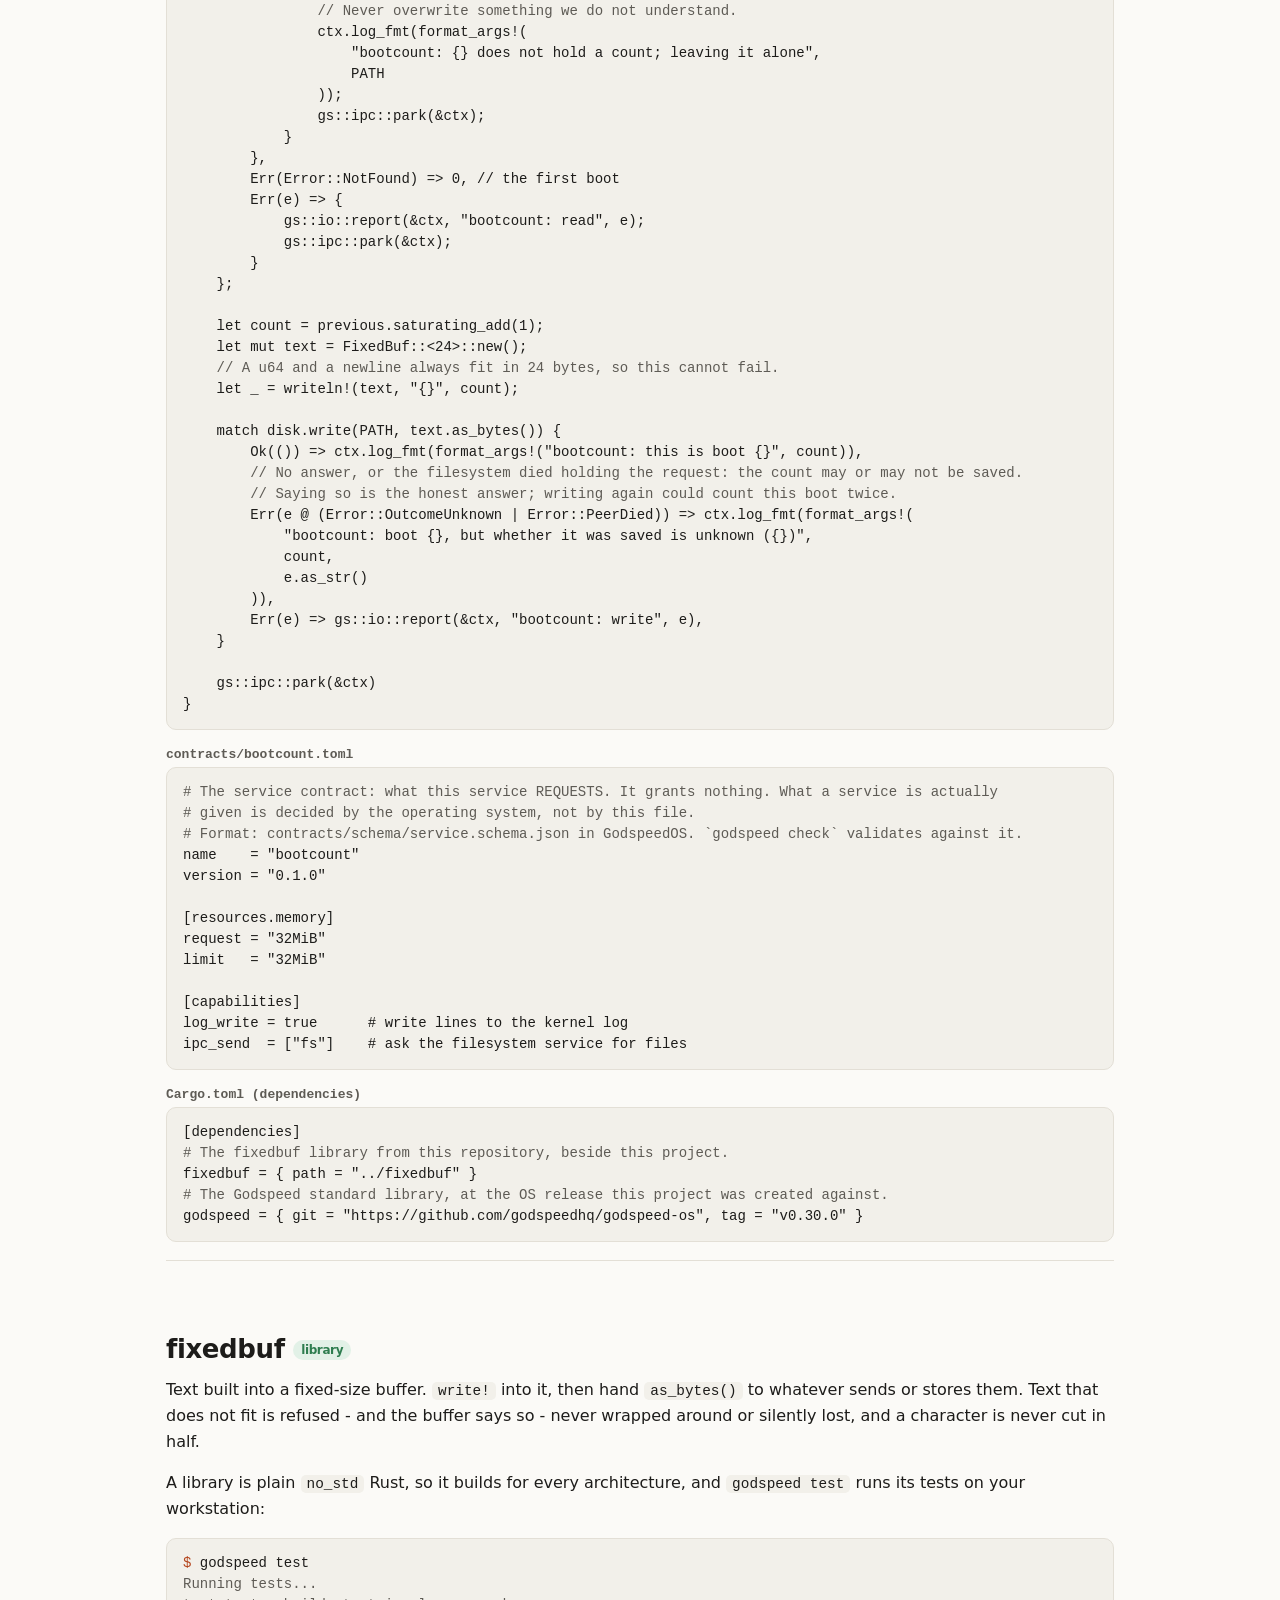
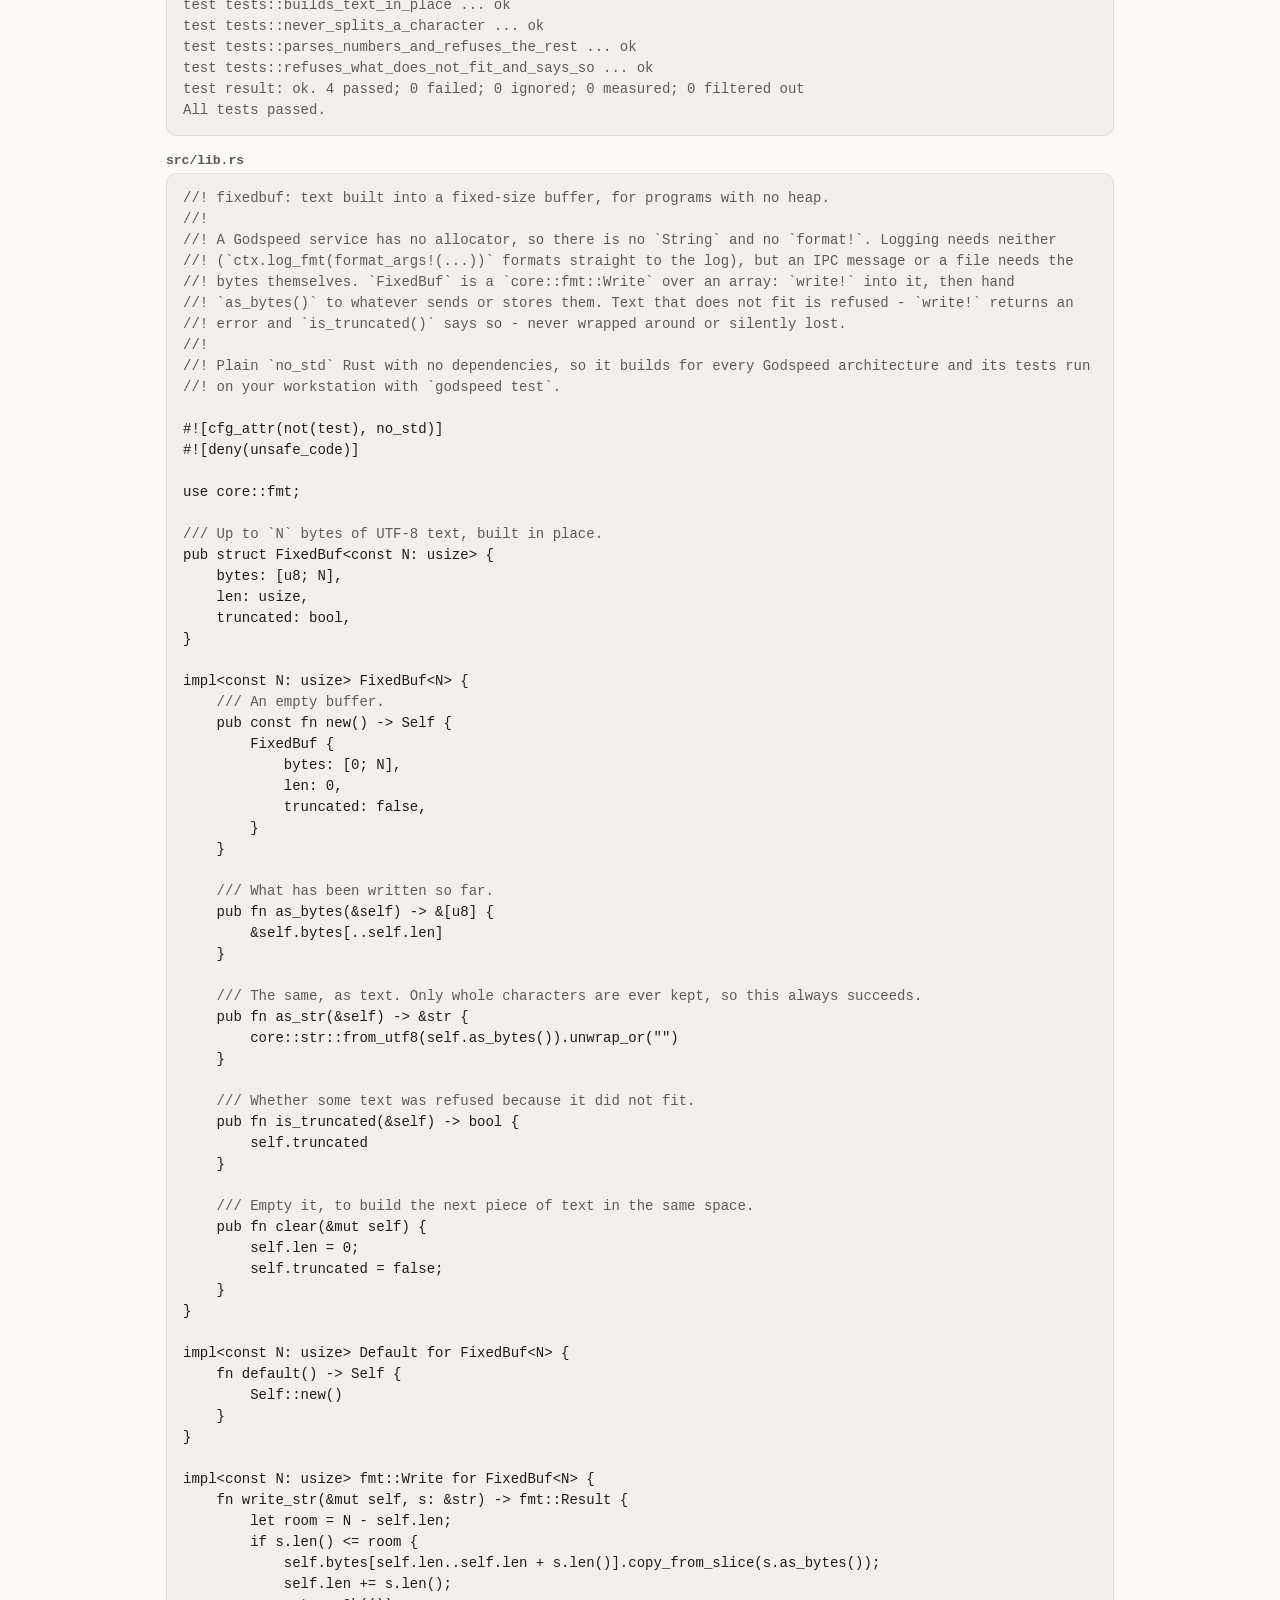
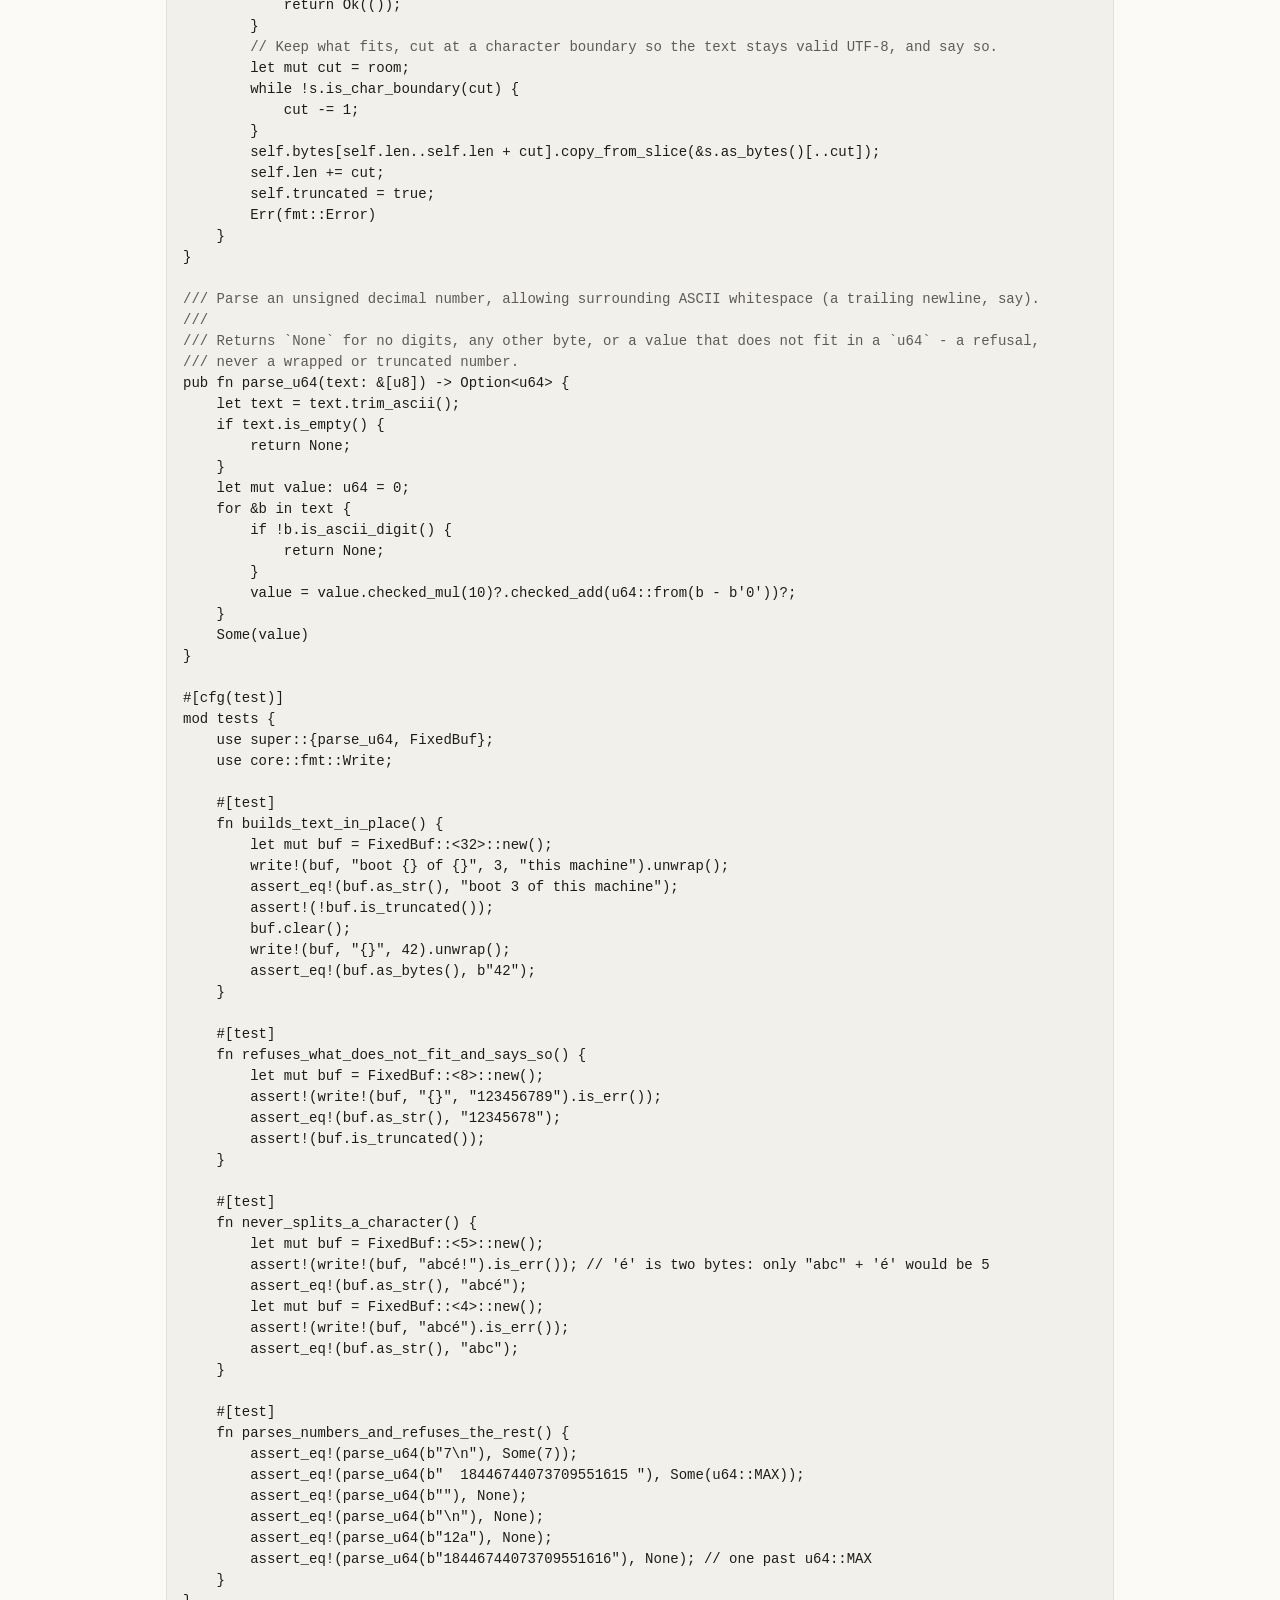
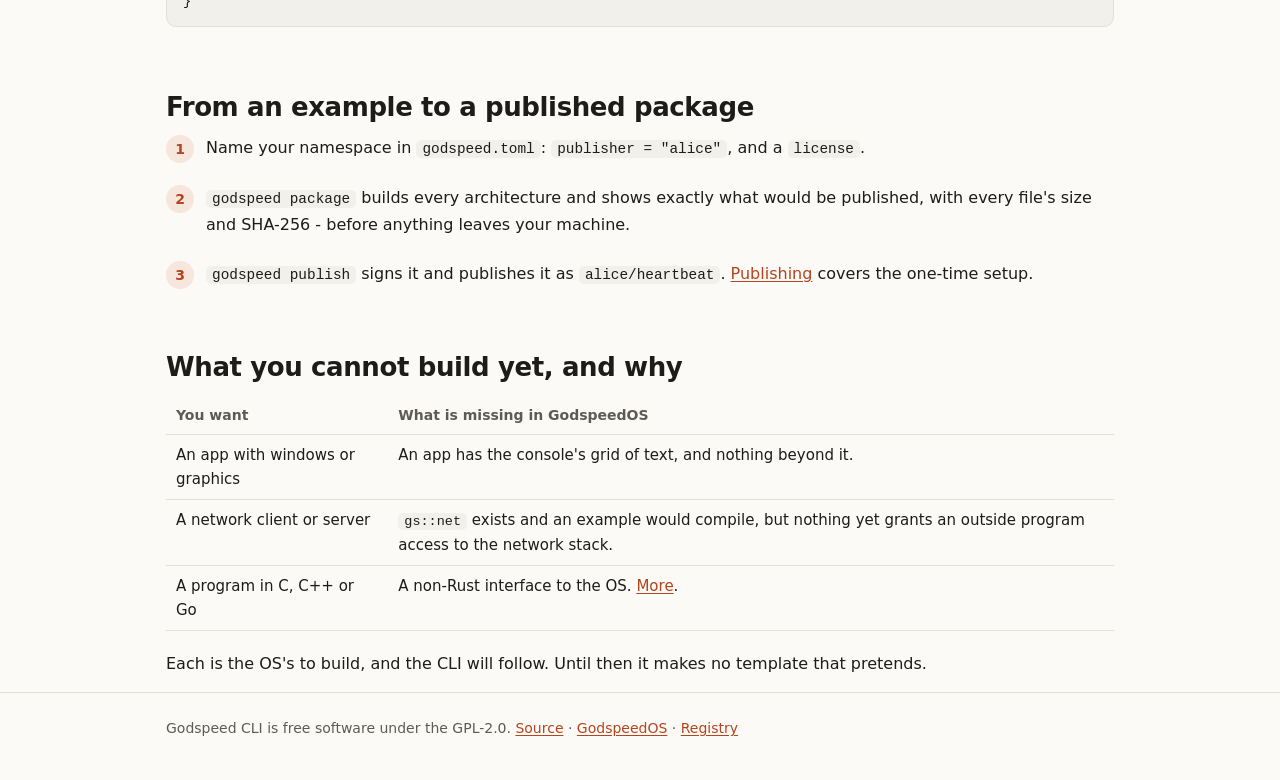
==== commit 4ebf5568: "docs: what a driver package is given now - interrupt, DMA, takeover, USB The README, the "What you c" ====
--- a/site/examples.html
+++ b/site/examples.html
@@ -522,7 +522,6 @@
   <h2 id="not-yet">What you cannot build yet, and why</h2>
   <div class="table-scroll"><table>
     <tr><th>You want</th><th>What is missing in GodspeedOS</th></tr>
-    <tr><td>A driver that moves data by DMA, or takes an interrupt</td><td>A driver package is given its device's registers only. The OS's own drivers have DMA arenas and interrupts; a package does not, yet.</td></tr>
     <tr><td>An app with windows or graphics</td><td>An app has the console's grid of text, and nothing beyond it.</td></tr>
     <tr><td>A network client or server</td><td><code>gs::net</code> exists and an example would compile, but nothing yet grants an outside program access to the network stack.</td></tr>
     <tr><td>A program in C, C++ or Go</td><td>A non-Rust interface to the OS. <a href="./#languages">More</a>.</td></tr>
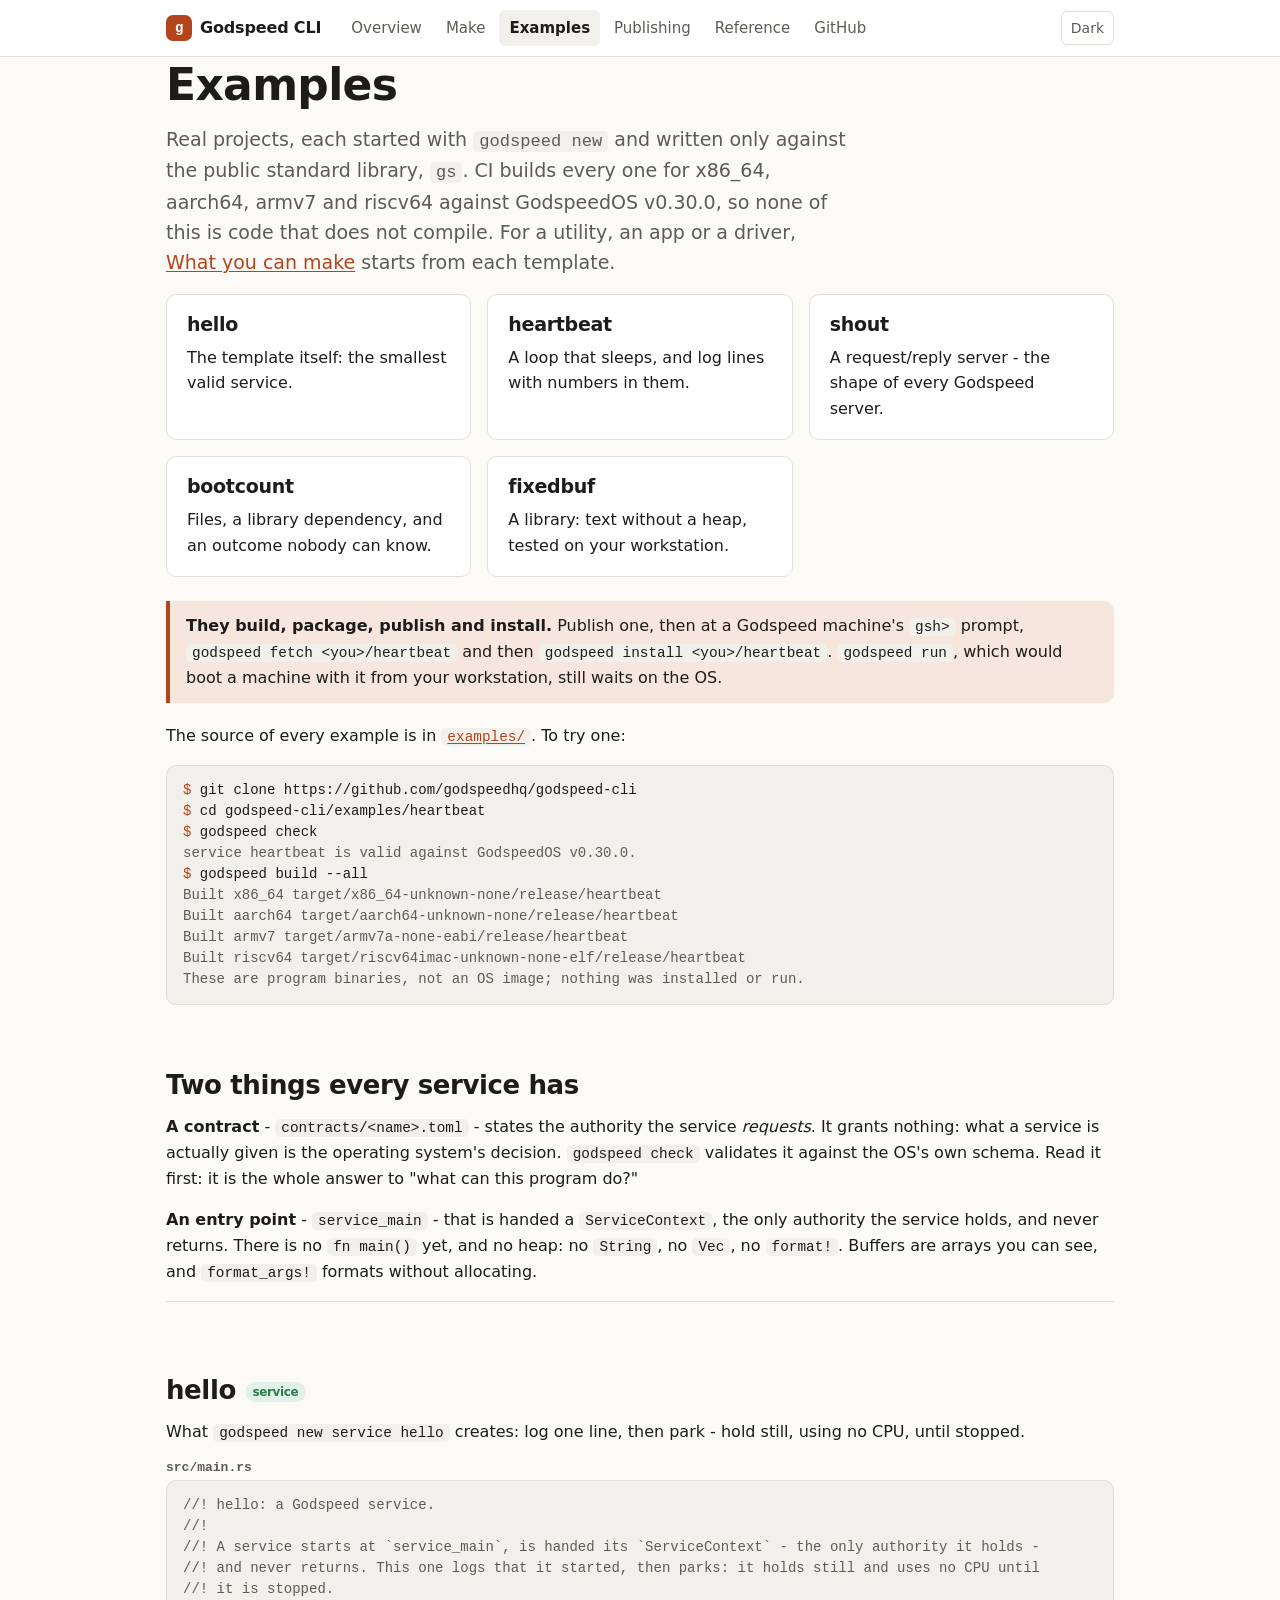
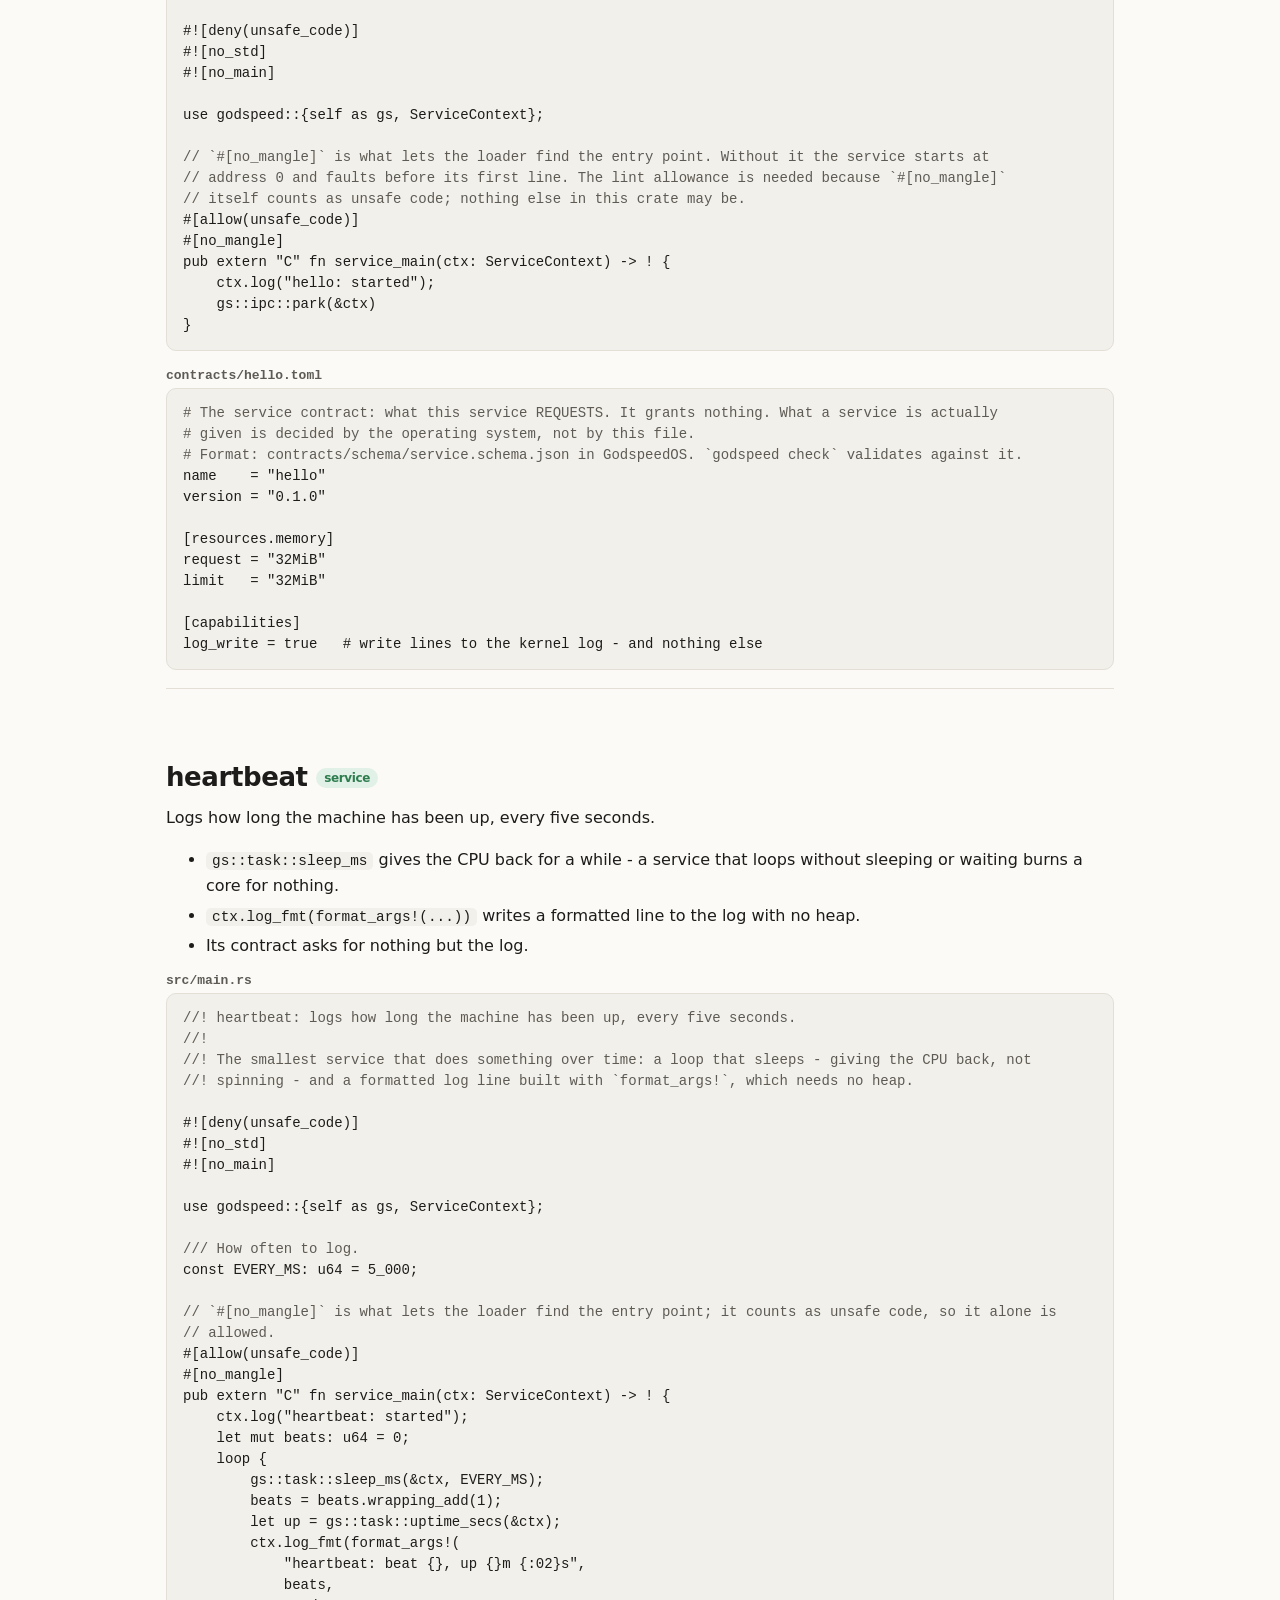
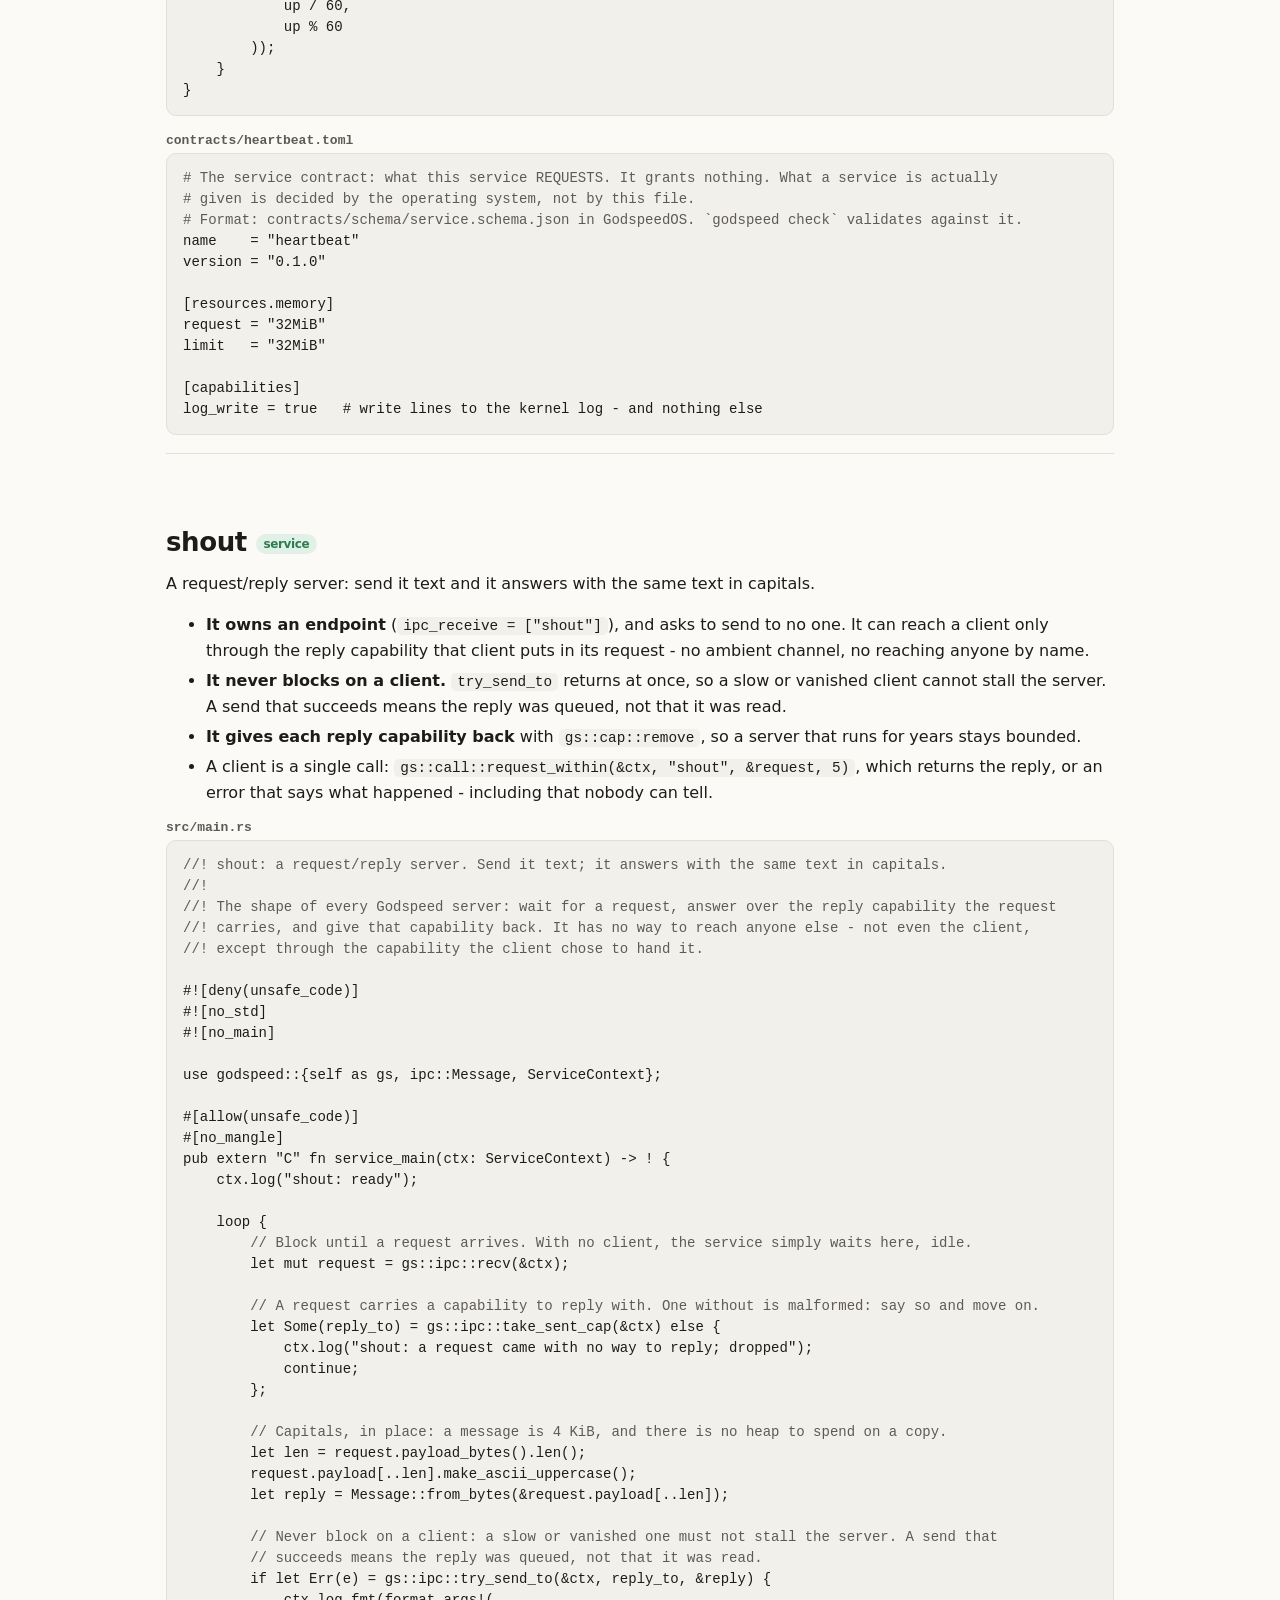
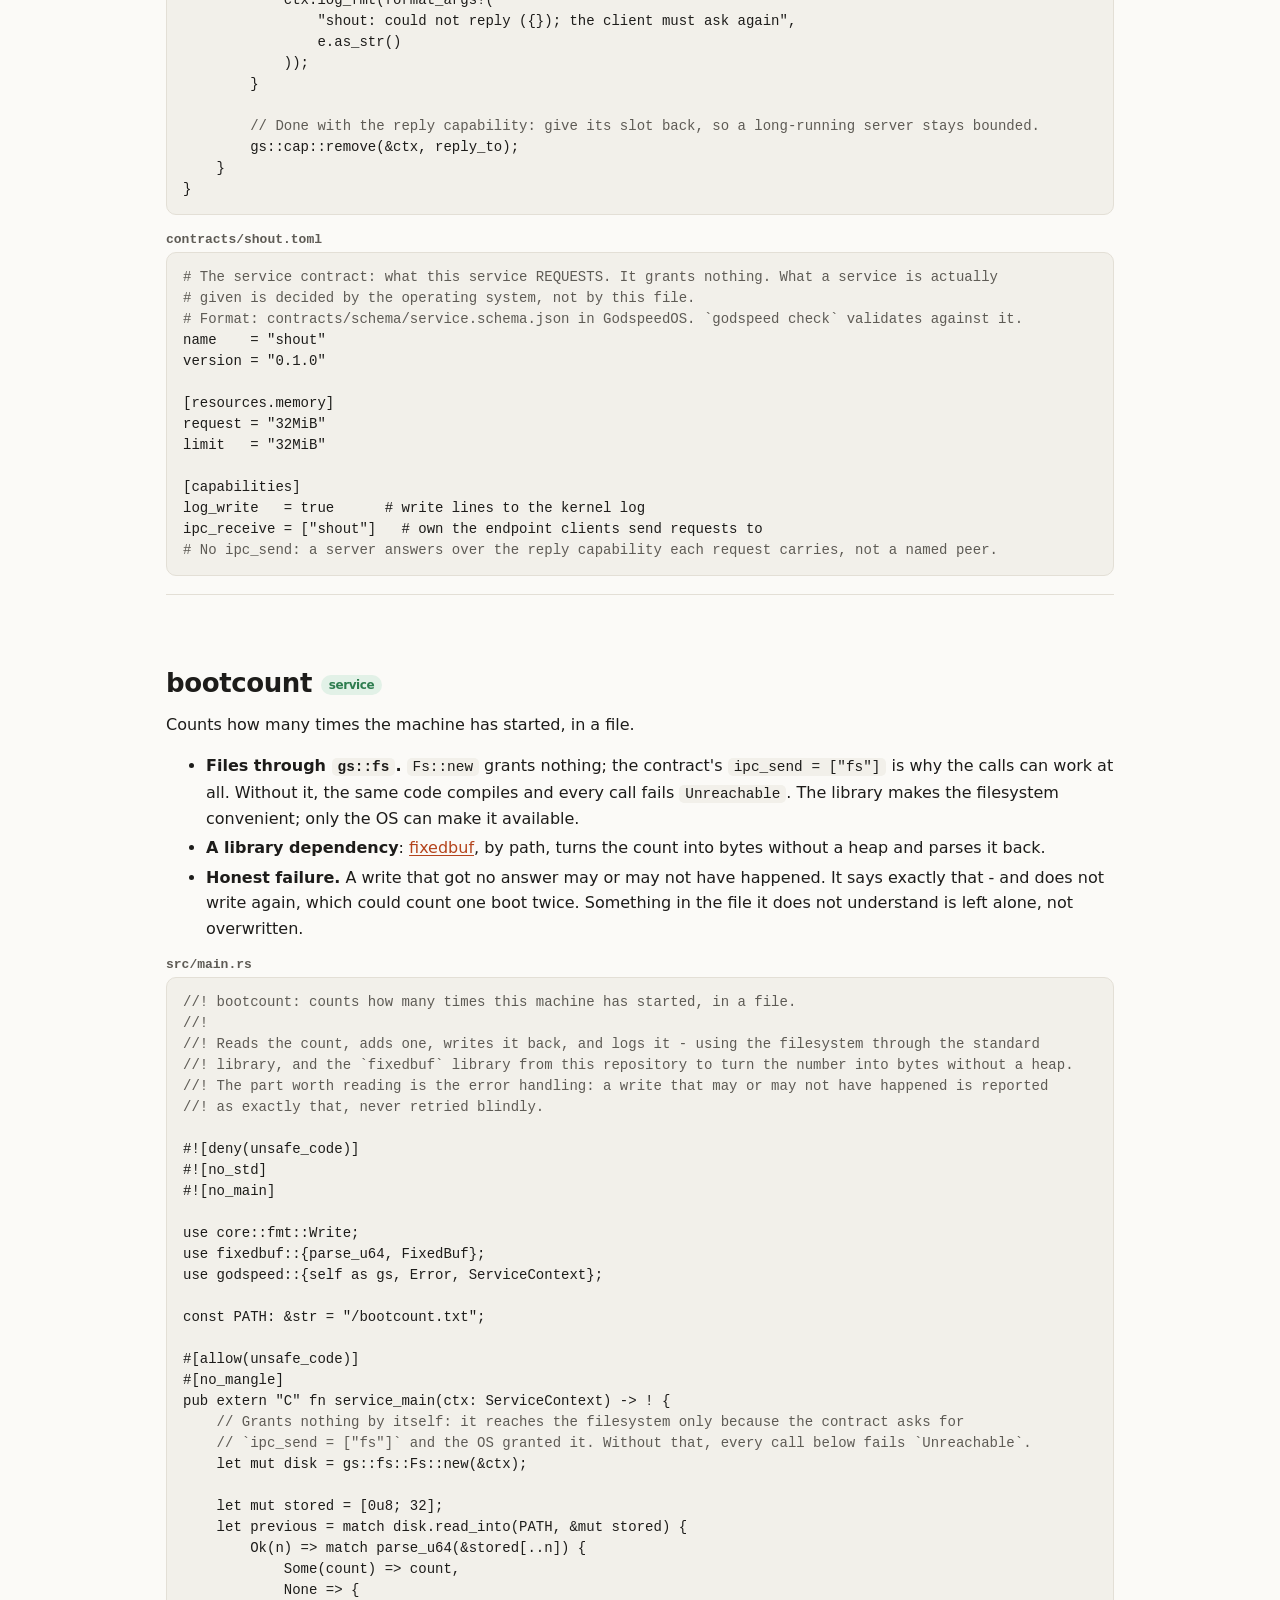
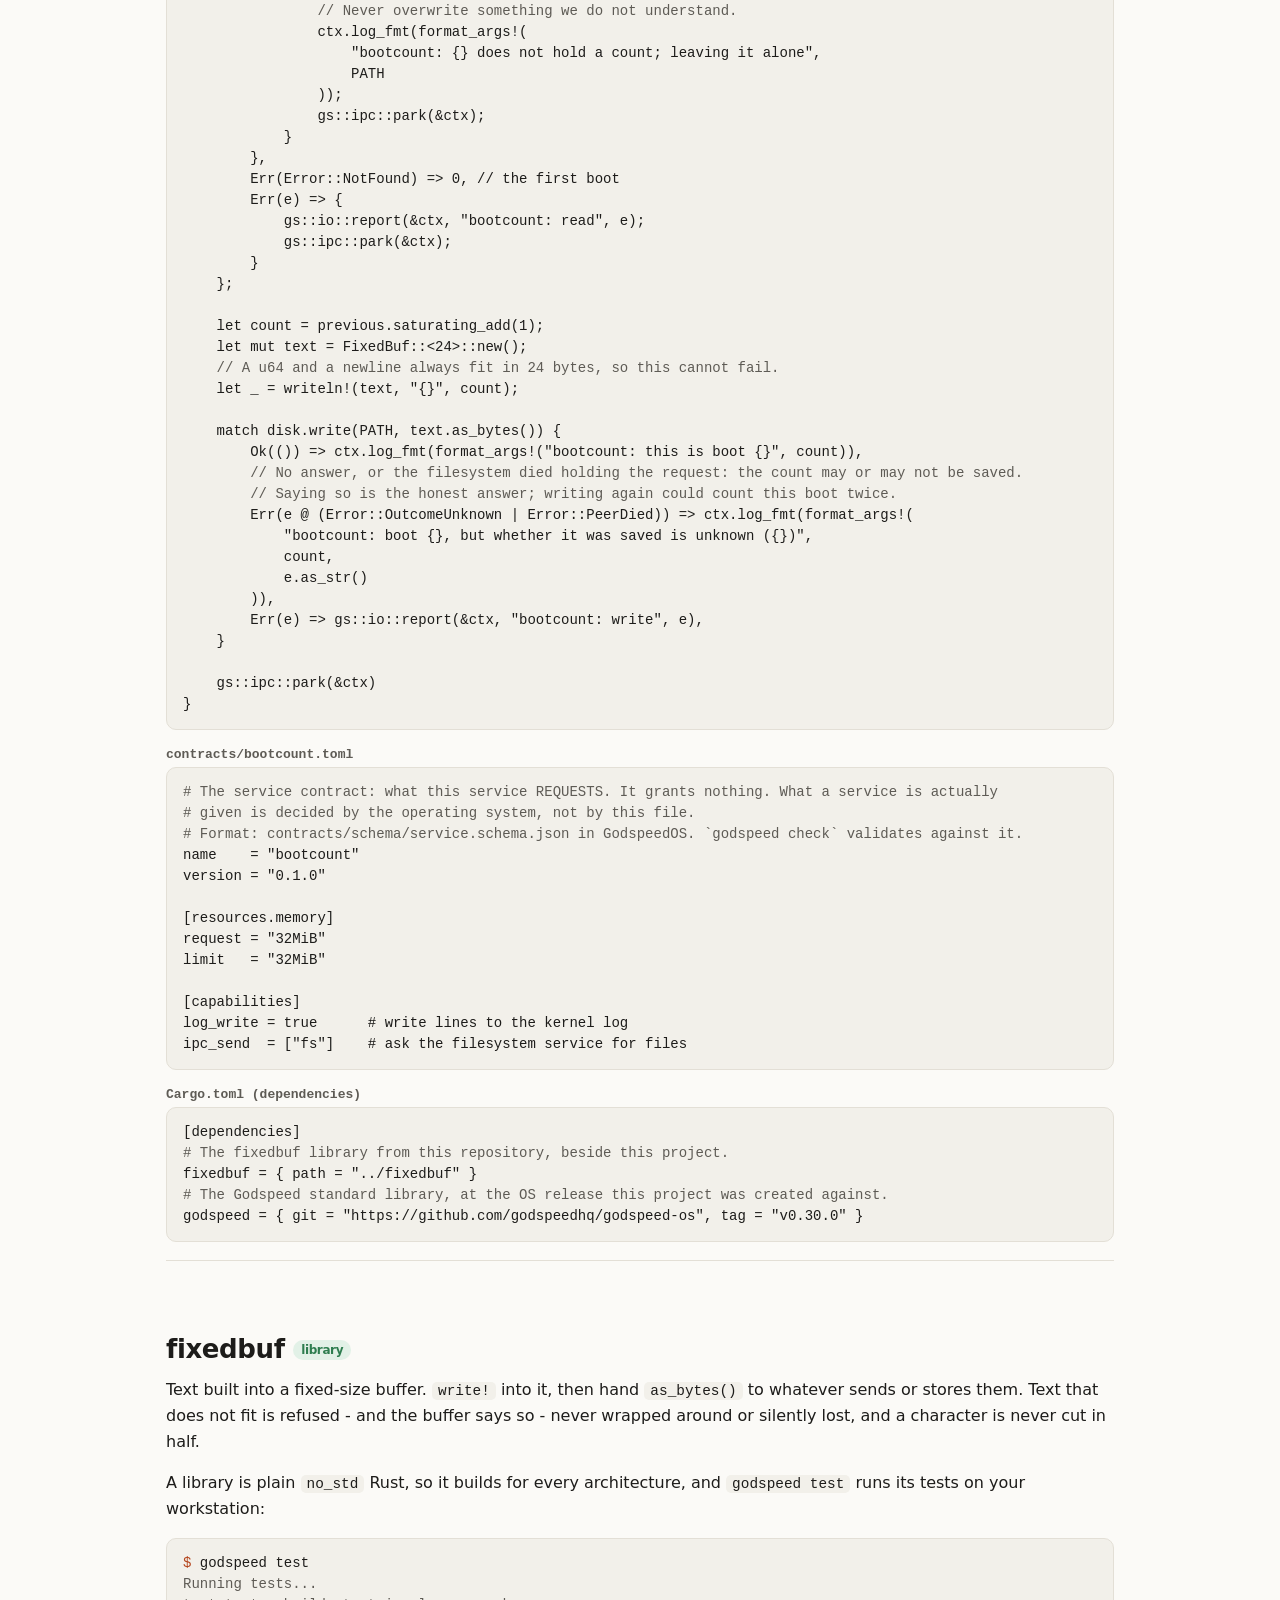
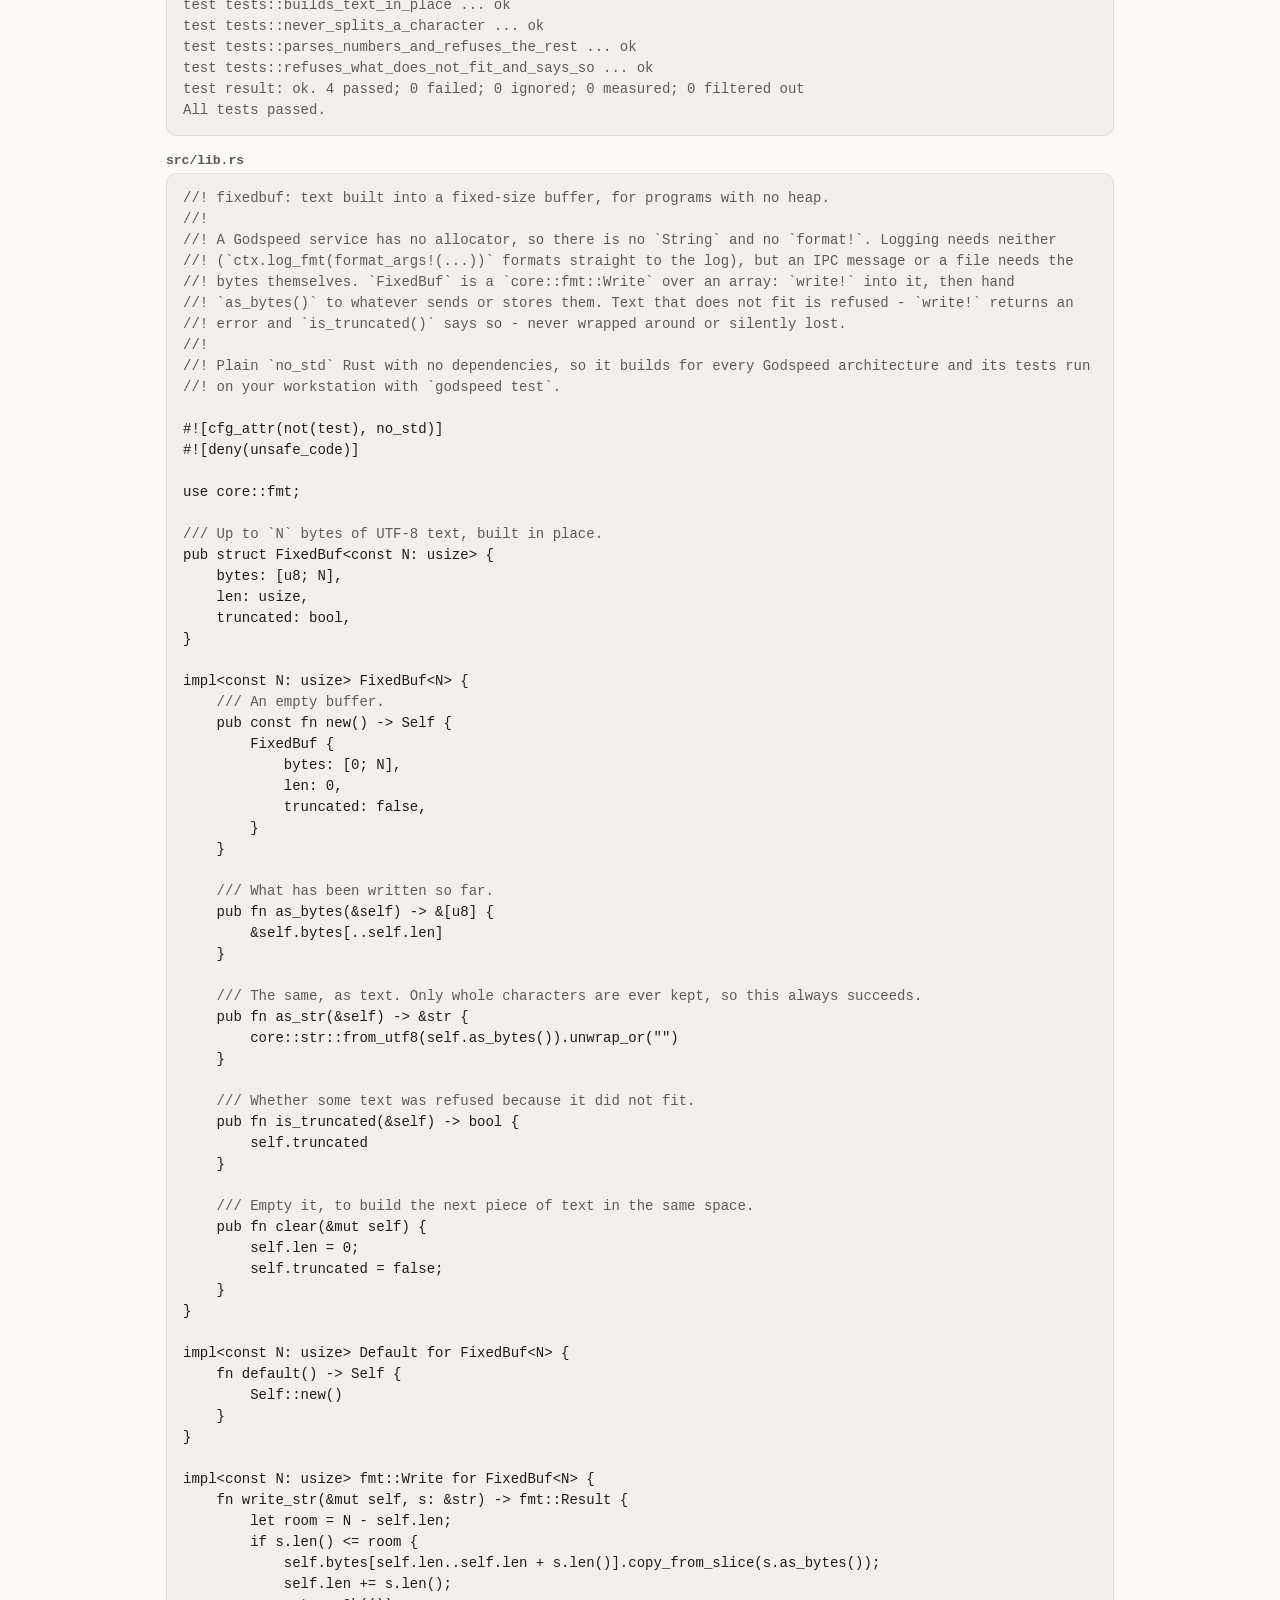
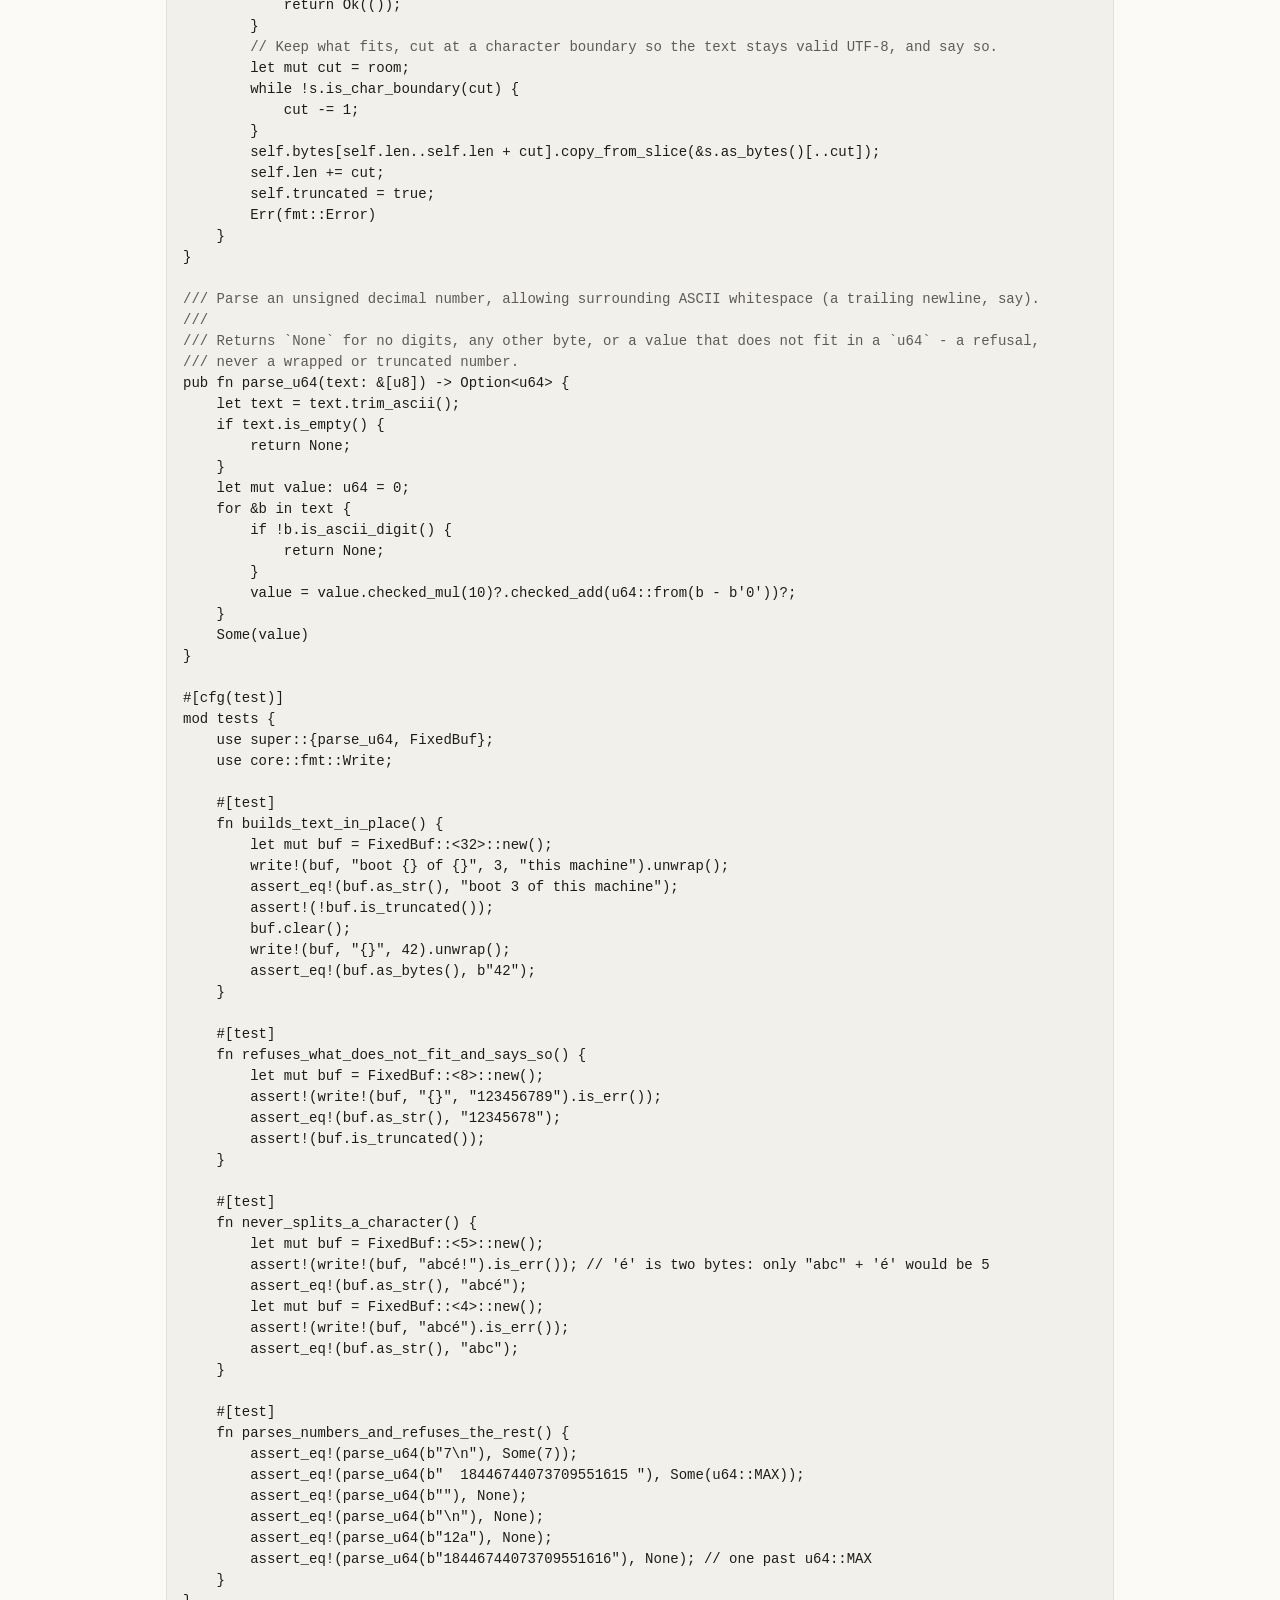
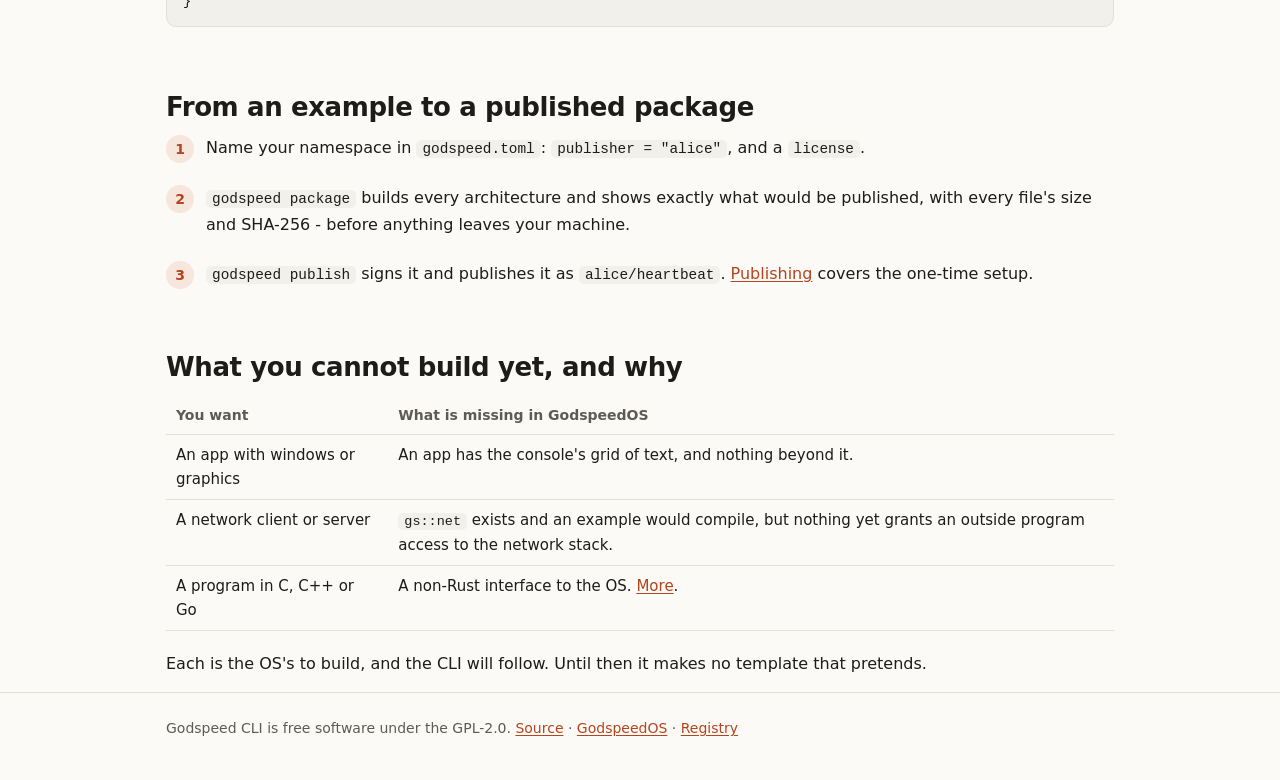
==== commit cc7db3f8: "site: install needs a fetch first, and the samples print what the CLI prints A review of the publish" ====
--- a/site/examples.html
+++ b/site/examples.html
@@ -41,7 +41,8 @@
 
   <div class="note">
     <p><strong>They build, package, publish and install.</strong> Publish one, then at a Godspeed machine's
-    <code>gsh&gt;</code> prompt, <code>godspeed install &lt;you&gt;/heartbeat</code>. <code>godspeed run</code>, which
+    <code>gsh&gt;</code> prompt, <code>godspeed fetch &lt;you&gt;/heartbeat</code> and then
+    <code>godspeed install &lt;you&gt;/heartbeat</code>. <code>godspeed run</code>, which
     would boot a machine with it from your workstation, still waits on the OS.</p>
   </div>
 
@@ -57,7 +58,7 @@
 Built aarch64 target/aarch64-unknown-none/release/heartbeat
 Built armv7 target/armv7a-none-eabi/release/heartbeat
 Built riscv64 target/riscv64imac-unknown-none-elf/release/heartbeat
-These are service binaries, not an OS image; nothing was installed or run.</span></pre>
+These are program binaries, not an OS image; nothing was installed or run.</span></pre>
 
   <h2>Two things every service has</h2>
   <p><strong>A contract</strong> - <code>contracts/&lt;name&gt;.toml</code> - states the authority the
